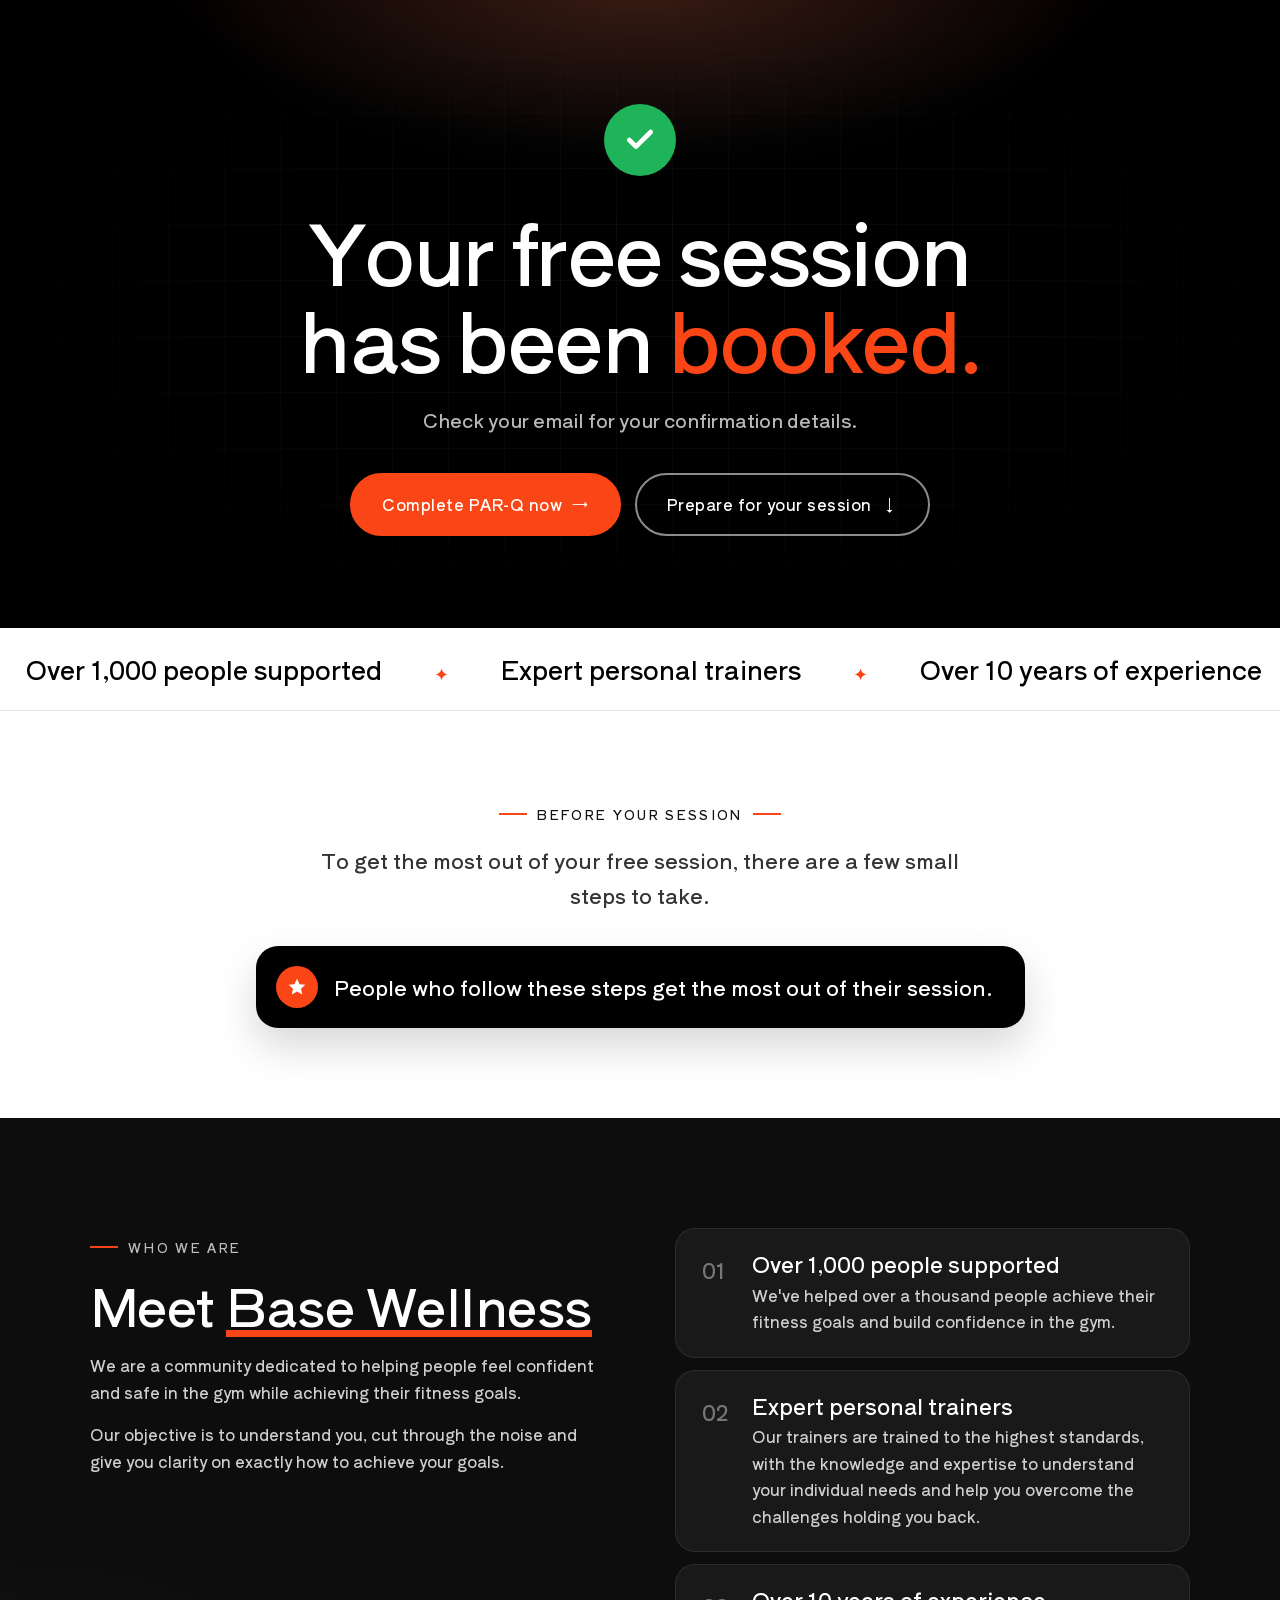
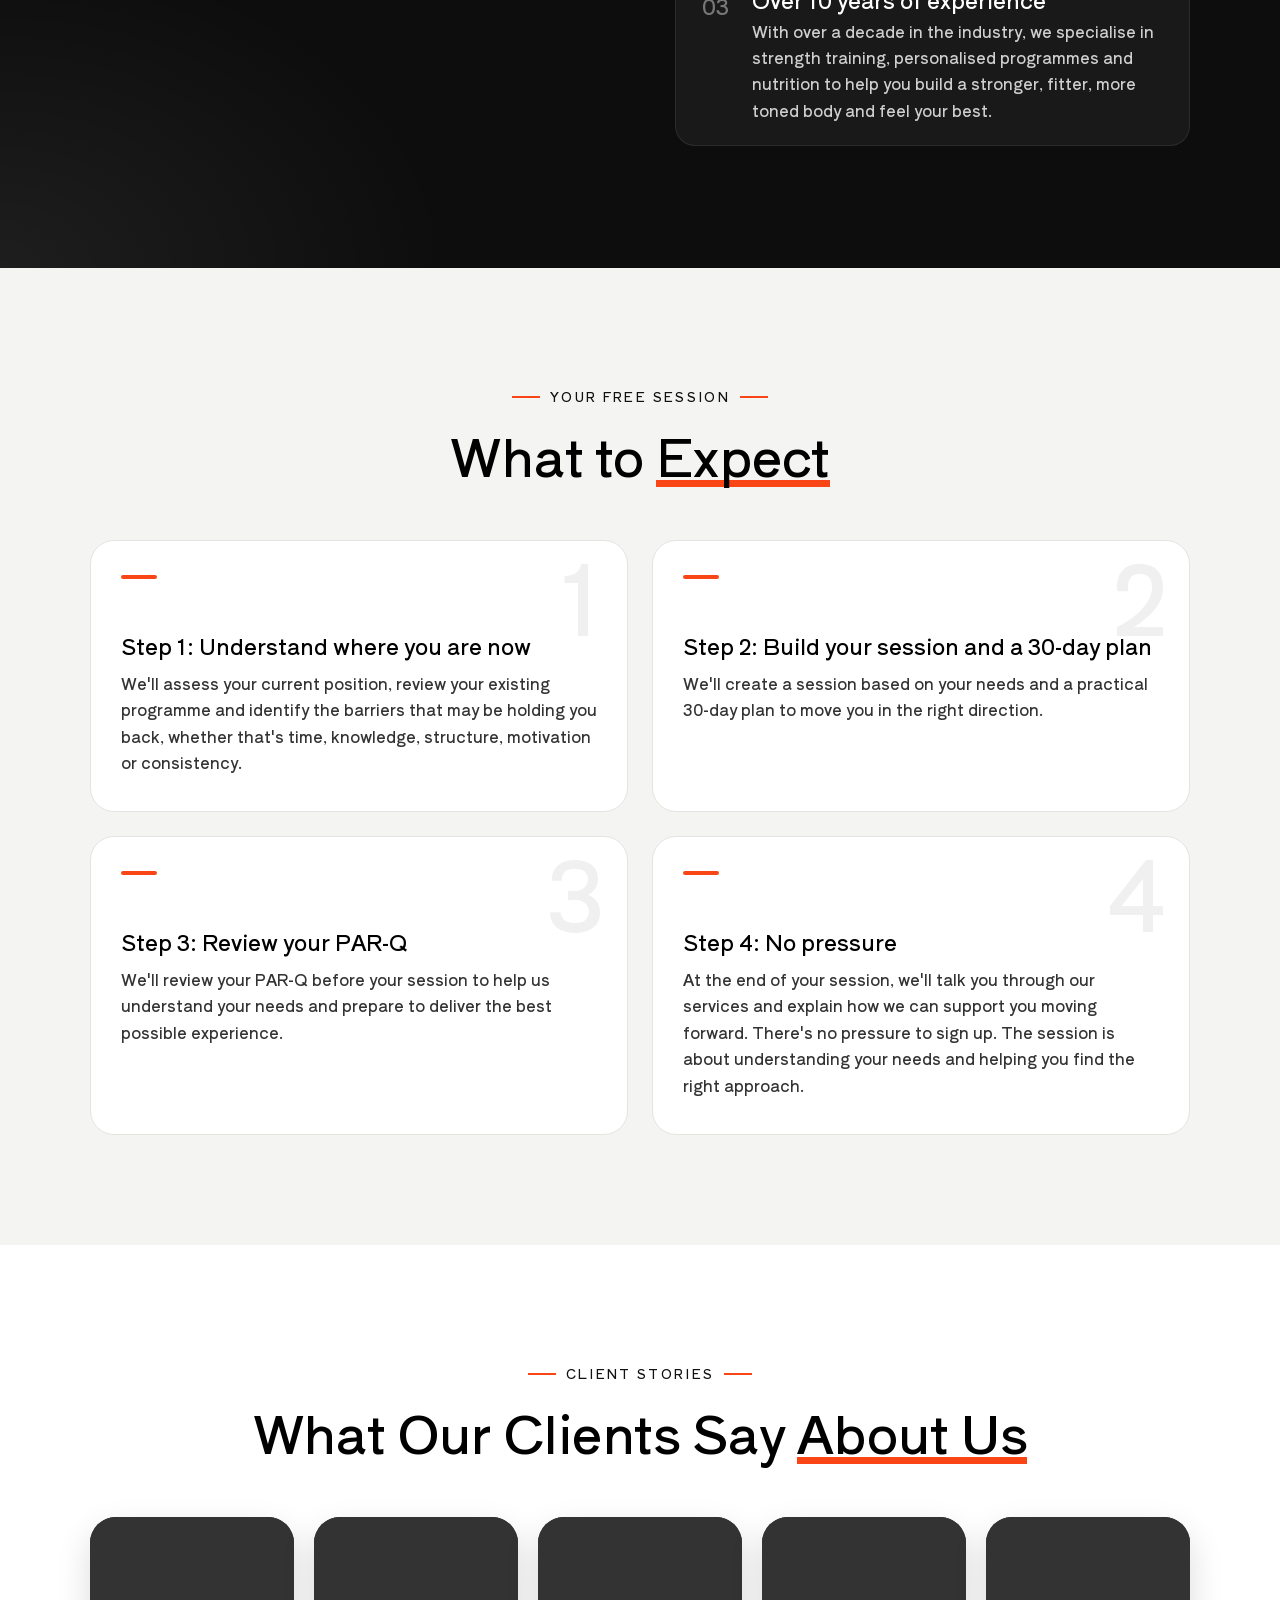
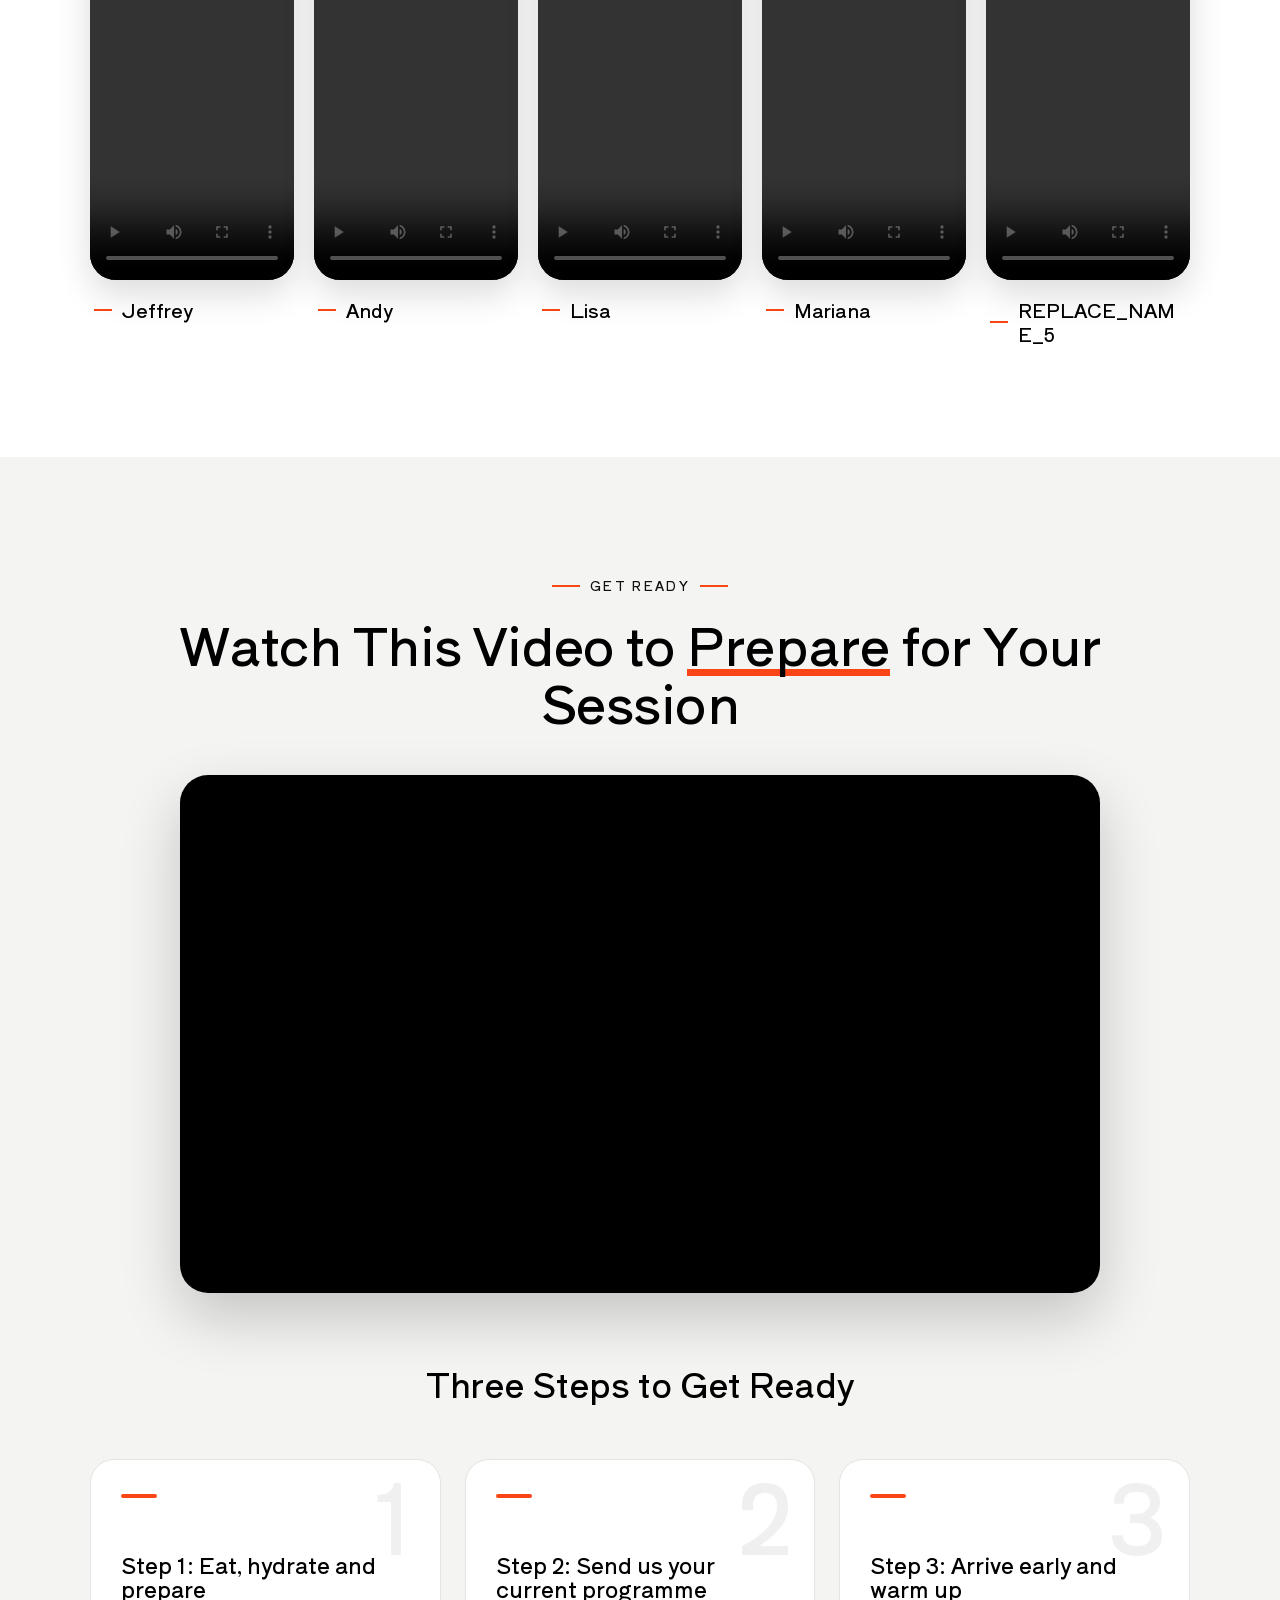
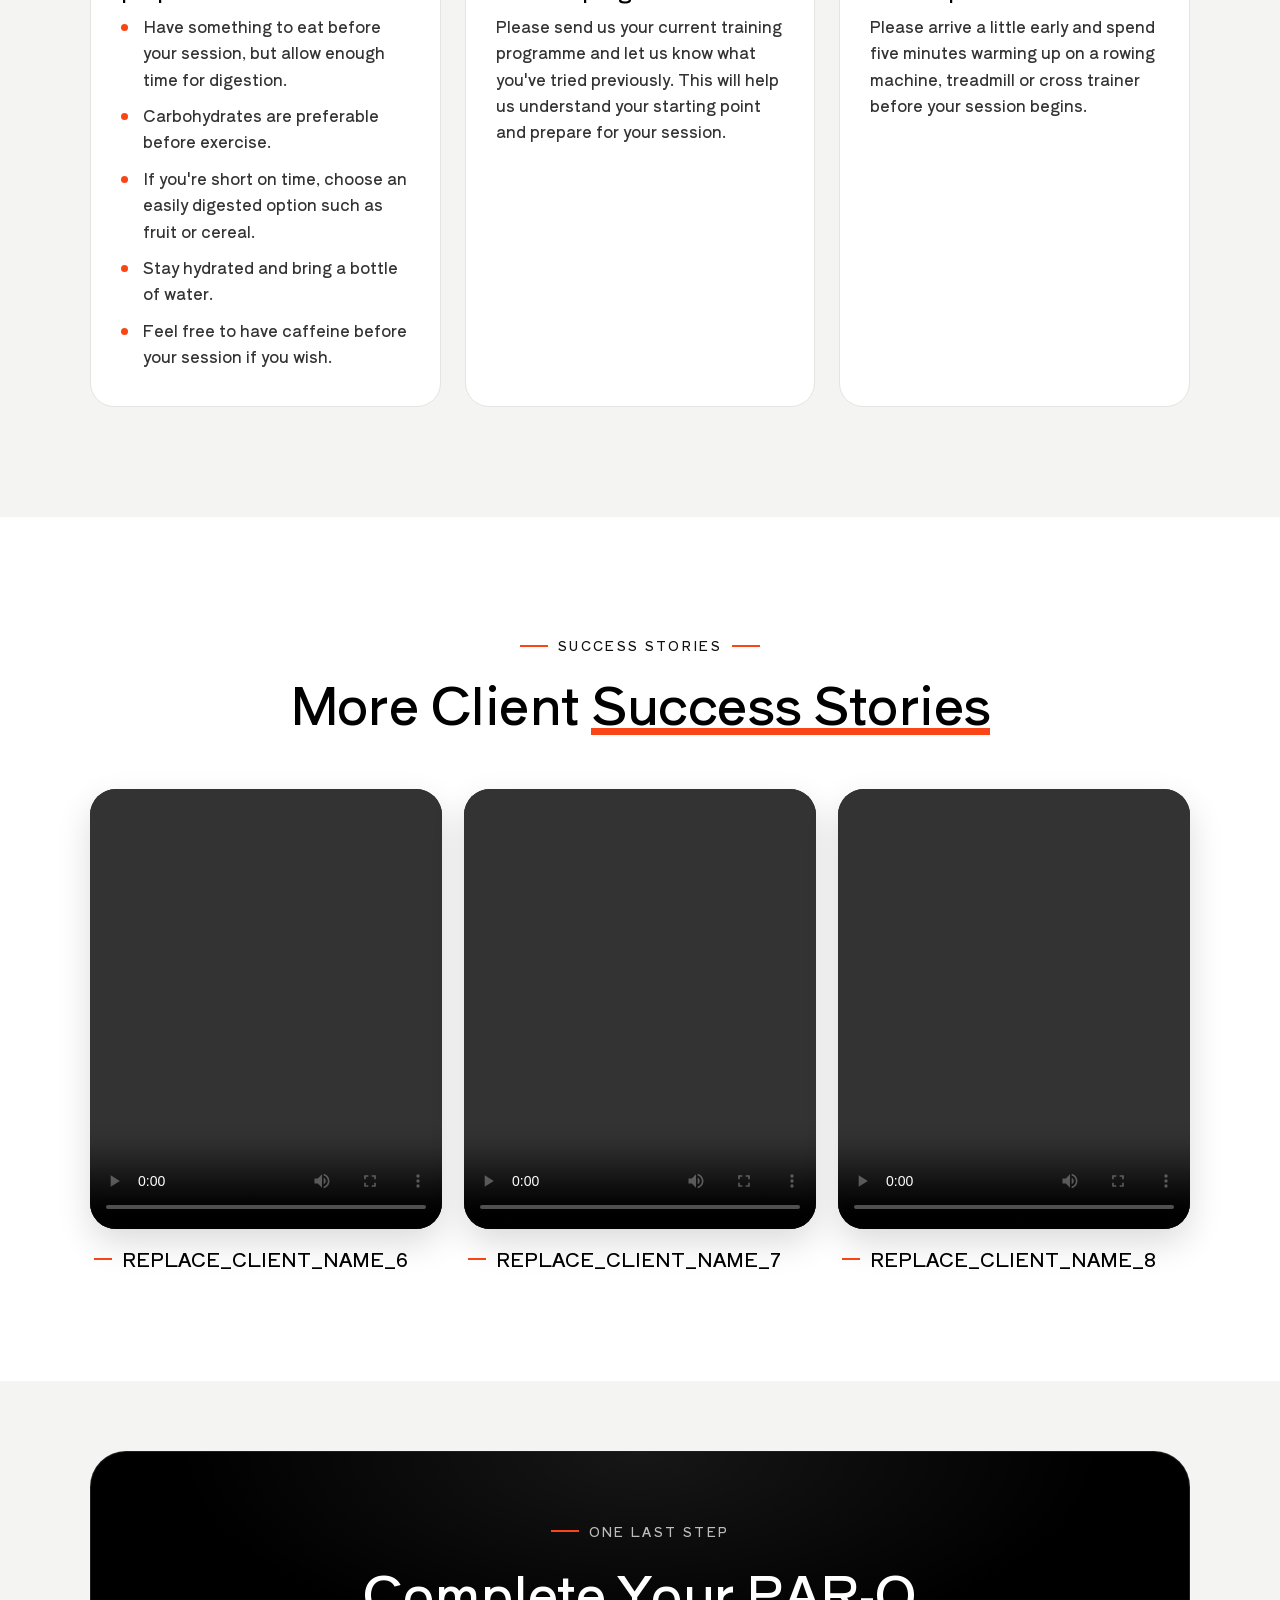
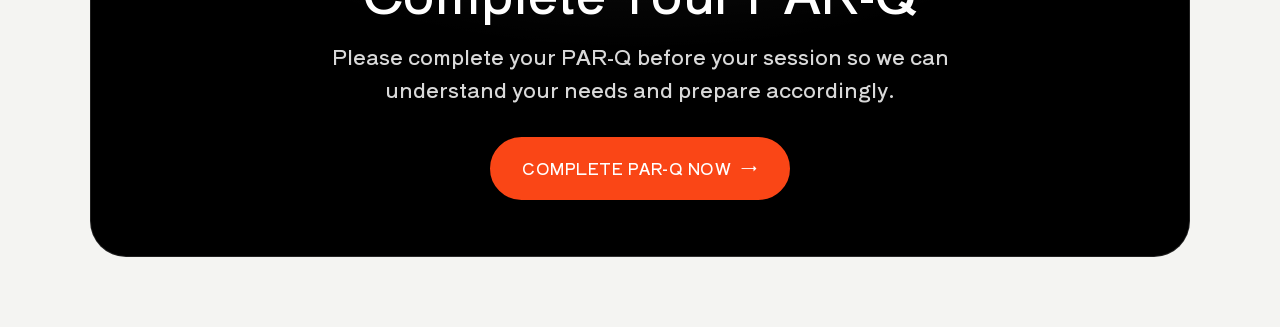
==== index.html @ f8ed603a "Add Base Wellness landing page Co-Authored-By: Claude Sonnet 5.5 <noreply@anthropic.com>" ====
<!doctype html>
<html lang="en">
<head>
<meta charset="utf-8">
<meta name="viewport" content="width=device-width, initial-scale=1">
<meta name="robots" content="noindex, nofollow">
<title>Your free session has been booked | Base Wellness</title>
</head>
<body style="margin:0">
<style>
@import url('https://fonts.googleapis.com/css2?family=Shippori+Antique&display=swap');
/* OPTIONAL (Elementor): only if the page isn't edge-to-edge after following the setup steps, remove the comment markers around the next rule.
.bwlp{width:100vw;max-width:100vw;margin-left:calc(50% - 50vw)}
*/
.bwlp{--bw-black:#000000;--bw-ink:#0d0d0d;--bw-white:#ffffff;--bw-grey:#f4f4f2;--bw-line:#e4e4e0;--bw-text:#333333;--bw-orange:#FA4616;--bw-orange-dark:#d93a0e;--bw-green:#1fb45a;--bw-radius:24px;font-family:"Shippori Antique",sans-serif;color:var(--bw-text);line-height:1.65;overflow:hidden;-webkit-font-smoothing:antialiased}
.bwlp *{box-sizing:border-box}
.bwlp h1,.bwlp h2,.bwlp h3,.bwlp p,.bwlp li,.bwlp a,.bwlp span,.bwlp strong,.bwlp em,.bwlp section h1,.bwlp section h2,.bwlp section h3,.bwlp section p{font-family:"Shippori Antique",sans-serif!important}
.bwlp section{padding:110px 20px;position:relative}
.bwlp .bw-wrap{max-width:1100px;margin:0 auto;position:relative}
.bwlp section h1,.bwlp section h2,.bwlp section h3{color:var(--bw-black);line-height:1.12;margin:0 0 18px;padding:0;font-weight:400!important;font-style:normal;text-transform:none;letter-spacing:-.01em;text-shadow:none}
.bwlp section h1{font-size:clamp(40px,6.5vw,78px)}
.bwlp section h2{font-size:clamp(30px,4.4vw,52px)}
.bwlp section h3{font-size:22px;letter-spacing:0}
.bwlp section p{margin:0 0 16px;font-weight:400;font-style:normal;text-transform:none}
.bwlp em{font-style:normal;color:inherit;background:linear-gradient(transparent 84%,var(--bw-orange) 84%,var(--bw-orange) 93%,transparent 93%)}
.bwlp .bw-eyebrow{display:inline-flex;align-items:center;gap:10px;font-size:13px;letter-spacing:.18em;text-transform:uppercase;margin-bottom:18px;color:#111}
.bwlp .bw-about .bw-eyebrow,.bwlp .bw-parq-box .bw-eyebrow{color:#bdbdbd}
.bwlp .bw-eyebrow:before{content:"";width:28px;height:2px;background:var(--bw-orange)}
.bwlp .bw-center .bw-eyebrow:after{content:"";width:28px;height:2px;background:var(--bw-orange)}
.bwlp .bw-lead{font-size:clamp(17px,2vw,21px);max-width:660px}
.bwlp .bw-center{text-align:center}
.bwlp .bw-center .bw-lead{margin-left:auto;margin-right:auto}

/* Buttons */
.bwlp .bw-btn{display:inline-flex;align-items:center;gap:10px;padding:16px 30px;border-radius:999px;background:var(--bw-orange);color:var(--bw-white)!important;font-size:16px;letter-spacing:.5px;text-decoration:none!important;border:2px solid var(--bw-orange);transition:transform .25s,background .25s,border-color .25s,box-shadow .25s;cursor:pointer}
.bwlp .bw-btn:after{content:"\2192";transition:transform .25s}
.bwlp .bw-btn:hover{transform:translateY(-3px);background:var(--bw-orange-dark);border-color:var(--bw-orange-dark);box-shadow:0 12px 28px rgba(250,70,22,.35)}
.bwlp .bw-btn:hover:after{transform:translateX(4px)}
.bwlp .bw-btn:focus-visible,.bwlp a:focus-visible{outline:3px solid var(--bw-orange);outline-offset:3px}
.bwlp .bw-btn-outline{background:transparent;color:var(--bw-black)!important;border-color:var(--bw-black);margin-left:10px}
.bwlp .bw-btn-outline:hover{background:var(--bw-black);border-color:var(--bw-black);box-shadow:none}
.bwlp .bw-btn-light{background:var(--bw-orange);border-color:var(--bw-orange);color:var(--bw-white)!important}

/* Animation */
@keyframes bw-up{from{opacity:0;transform:translateY(28px)}to{opacity:1;transform:none}}
@keyframes bw-pulse{0%{box-shadow:0 0 0 0 rgba(31,180,90,.55)}100%{box-shadow:0 0 0 26px rgba(31,180,90,0)}}
@keyframes bw-scroll{from{transform:translateX(0)}to{transform:translateX(-50%)}}
.bwlp .bw-hero .bw-wrap>*{animation:bw-up .8s cubic-bezier(.2,.7,.2,1) both}
.bwlp .bw-hero .bw-wrap>*:nth-child(2){animation-delay:.1s}
.bwlp .bw-hero .bw-wrap>*:nth-child(3){animation-delay:.2s}
.bwlp .bw-hero .bw-wrap>*:nth-child(4){animation-delay:.3s}

/* 1. Hero / confirmation */
.bwlp .bw-hero{background:var(--bw-black);color:#d9d9d9;padding:104px 20px 92px;background-image:radial-gradient(ellipse 55% 45% at 50% -8%,rgba(250,70,22,.2),transparent 70%),radial-gradient(ellipse 50% 40% at 50% 0%,rgba(255,255,255,.07),transparent 70%)}
.bwlp .bw-hero .bw-wrap{z-index:1}
.bwlp .bw-hero:after{content:"";position:absolute;left:0;right:0;bottom:0;height:90px;background:linear-gradient(transparent,#000);pointer-events:none}
.bwlp .bw-hero:before{content:"";position:absolute;inset:0;background-image:linear-gradient(rgba(255,255,255,.04) 1px,transparent 1px),linear-gradient(90deg,rgba(255,255,255,.04) 1px,transparent 1px);background-size:56px 56px;-webkit-mask-image:radial-gradient(ellipse at center,#000 20%,transparent 75%);mask-image:radial-gradient(ellipse at center,#000 20%,transparent 75%)}
.bwlp .bw-hero .bw-check{width:72px;height:72px;border-radius:50%;background:var(--bw-green);display:flex;align-items:center;justify-content:center;margin:0 auto 30px;animation:bw-up .8s cubic-bezier(.2,.7,.2,1) both,bw-pulse 2.4s ease-out 1s infinite}
.bwlp .bw-check svg{width:32px;height:32px}
.bwlp .bw-hero h1{color:var(--bw-white);font-size:clamp(40px,6.6vw,84px);line-height:1.04;letter-spacing:-.03em;margin:0 auto 24px;max-width:900px}
.bwlp .bw-hero h1 em{background:none;color:var(--bw-orange)}
.bwlp .bw-hero .bw-lead{color:#b9b9b9;max-width:580px;font-size:clamp(16px,1.8vw,19px);line-height:1.6;margin-bottom:0}
.bwlp .bw-hero .bw-actions{margin-top:38px}
.bwlp .bw-hero .bw-btn-outline{color:var(--bw-white)!important;border-color:rgba(255,255,255,.55)}
.bwlp .bw-hero .bw-btn-outline:hover{background:var(--bw-white);border-color:var(--bw-white);color:var(--bw-black)!important}
.bwlp .bw-hero .bw-btn-outline:after{content:"\2193"}
.bwlp .bw-hero .bw-btn-outline:hover:after{transform:translateY(3px)}

/* Ticker */
.bwlp .bw-marquee{background:var(--bw-white);color:var(--bw-black);overflow:hidden;white-space:nowrap;padding:20px 0;border-bottom:1px solid var(--bw-line)}
.bwlp .bw-marquee div{display:inline-block;animation:bw-scroll 36s linear infinite}
.bwlp .bw-marquee span{font-size:clamp(18px,2.4vw,26px);padding:0 26px}
.bwlp .bw-marquee span:after{content:"\2726";margin-left:52px;color:var(--bw-orange);font-size:.7em;vertical-align:middle}

/* 2. Preparation intro */
.bwlp .bw-intro{padding:84px 20px 90px}
.bwlp .bw-callout{display:inline-flex;align-items:center;gap:16px;margin-top:34px;padding:20px 32px 20px 20px;background:var(--bw-black);color:#fff;border-radius:22px;font-size:clamp(17px,2vw,21px);line-height:1.4;text-align:left;box-shadow:0 18px 40px rgba(0,0,0,.16)}
.bwlp .bw-callout svg{flex:0 0 42px;width:42px;height:42px;padding:11px;border-radius:50%;background:var(--bw-orange)}

/* Grids and cards */
.bwlp .bw-grey{background:var(--bw-grey)}
.bwlp .bw-grid{display:grid;gap:24px;margin-top:56px}
.bwlp .bw-grid>*{min-width:0}
.bwlp .bw-grid-2{grid-template-columns:repeat(2,minmax(0,1fr))}
.bwlp .bw-grid-3{grid-template-columns:repeat(3,minmax(0,1fr))}
.bwlp .bw-grid-5{grid-template-columns:repeat(5,minmax(0,1fr))}
.bwlp .bw-card{background:var(--bw-white);border-radius:var(--bw-radius);padding:34px 30px 36px;position:relative;overflow:hidden;border:1px solid var(--bw-line);text-align:left;transition:transform .35s,background .35s,border-color .35s,box-shadow .35s}
.bwlp .bw-card:hover{transform:translateY(-6px);background:var(--bw-black);border-color:var(--bw-black);box-shadow:0 24px 48px rgba(0,0,0,.18)}
.bwlp .bw-card .bw-num{position:absolute;top:6px;right:22px;font-size:96px;line-height:1;color:var(--bw-black);opacity:.06;pointer-events:none;transition:opacity .35s,color .35s}
.bwlp .bw-card:hover .bw-num{color:#fff;opacity:.14}
.bwlp .bw-card h3{position:relative;margin-top:58px;margin-bottom:12px;transition:color .35s}
.bwlp .bw-card p{margin:0;font-size:16px;position:relative;transition:color .35s}
.bwlp .bw-card:hover h3{color:#fff}
.bwlp .bw-card:hover p{color:#bdbdbd}
.bwlp .bw-card:before{content:"";display:block;width:36px;height:4px;border-radius:4px;background:var(--bw-orange);position:absolute;top:34px;left:30px}
.bwlp .bw-card ul{list-style:none;margin:0;padding:0;position:relative}
.bwlp .bw-card li{position:relative;padding-left:22px;margin-bottom:10px;font-size:16px;transition:color .35s}
.bwlp .bw-card li:last-child{margin-bottom:0}
.bwlp .bw-card li:before{content:"";position:absolute;left:0;top:11px;width:7px;height:7px;border-radius:50%;background:var(--bw-orange)}
.bwlp .bw-card:hover li{color:#bdbdbd}

/* 3. Meet Base Wellness */
.bwlp .bw-about{background:var(--bw-ink);color:#cfcfcf;background-image:radial-gradient(ellipse 50% 60% at 0% 100%,rgba(255,255,255,.07),transparent 70%)}
.bwlp .bw-about h2,.bwlp .bw-about h3{color:var(--bw-white)}
.bwlp .bw-split{display:grid;grid-template-columns:1fr 1fr;gap:70px;align-items:start}
.bwlp .bw-benefits{counter-reset:bw}
.bwlp .bw-benefit{background:rgba(255,255,255,.05);border:1px solid rgba(255,255,255,.08);border-radius:20px;padding:22px 26px 22px 76px;margin-bottom:12px;position:relative;counter-increment:bw;transition:background .3s,border-color .3s,transform .3s}
.bwlp .bw-benefit:before{content:"0" counter(bw);position:absolute;left:26px;top:22px;font-size:22px;color:#777;transition:color .3s}
.bwlp .bw-benefit:hover{background:rgba(255,255,255,.1);border-color:rgba(255,255,255,.28);transform:translateX(6px)}
.bwlp .bw-benefit:hover:before{color:var(--bw-orange)}
.bwlp .bw-benefit h3{margin-bottom:6px}
.bwlp .bw-benefit p{margin:0;font-size:16px}

/* 6. Prepare video */
.bwlp .bw-embed{position:relative;aspect-ratio:16/9;max-width:920px;margin:44px auto 0;border-radius:28px;overflow:hidden;background:#000;box-shadow:0 24px 60px rgba(0,0,0,.2)}
.bwlp .bw-embed iframe{position:absolute;inset:0;width:100%;height:100%;border:0}
.bwlp section h3.bw-subhead{font-size:clamp(24px,3vw,34px);margin:72px 0 0}

/* 5 + 7. Client videos */
.bwlp .bw-video{position:relative;overflow:hidden;background:#161616;aspect-ratio:9/16;width:100%;min-width:0;border-radius:26px;box-shadow:0 14px 34px rgba(0,0,0,.14);transition:box-shadow .35s}
.bwlp .bw-video video{position:absolute;inset:0;width:100%;height:100%;max-width:100%;object-fit:cover;display:block}
.bwlp .bw-caption{min-width:0;overflow-wrap:anywhere}

.bwlp .bw-testi .bw-grid{align-items:start;gap:22px}
.bwlp .bw-testi .bw-grid-5{gap:20px}
.bwlp .bw-testi .bw-grid>div{text-align:left;transition:transform .35s}
.bwlp .bw-testi .bw-grid-3 .bw-video{aspect-ratio:4/5}
.bwlp .bw-testi .bw-grid>div:hover{transform:translateY(-6px)}
.bwlp .bw-testi .bw-grid>div:hover .bw-video{box-shadow:0 28px 56px rgba(0,0,0,.24)}
.bwlp .bw-caption{padding:18px 4px 0}
.bwlp .bw-caption strong{display:flex;align-items:center;gap:10px;font-size:19px;font-weight:400;color:var(--bw-black);line-height:1.3}
.bwlp .bw-caption strong:before{content:"";flex:0 0 18px;height:2px;background:var(--bw-orange)}

/* 8. PAR-Q */
.bwlp .bw-parq{background:var(--bw-grey);padding-top:70px;padding-bottom:70px}
.bwlp .bw-parq-box{background:var(--bw-black);color:#d9d9d9;border-radius:36px;border:1px solid rgba(255,255,255,.12);padding:60px 30px 56px;text-align:center;position:relative;overflow:hidden;background-image:radial-gradient(ellipse 60% 70% at 50% 0%,rgba(255,255,255,.09),transparent 70%)}
.bwlp .bw-parq-box .bw-eyebrow{margin-bottom:22px}
.bwlp .bw-parq-box h2{color:#fff;max-width:760px;margin:0 auto 20px;line-height:1.08}
.bwlp .bw-parq-box .bw-lead{margin:0 auto 32px;max-width:620px;line-height:1.55}
.bwlp .bw-parq-box .bw-btn-light:hover{background:#fff;border-color:#fff;color:var(--bw-black)!important;box-shadow:0 12px 28px rgba(255,255,255,.15)}

@media (min-width:901px) and (max-width:1100px){
  .bwlp .bw-testi .bw-grid-5{grid-template-columns:repeat(6,minmax(0,1fr))}
  .bwlp .bw-testi .bw-grid-5>div{grid-column:span 2}
  .bwlp .bw-testi .bw-grid-5>div:nth-child(4){grid-column:2/4}
  .bwlp .bw-testi .bw-grid-5>div:nth-child(5){grid-column:4/6}
}
@media (max-width:900px){
  .bwlp .bw-grid-2,.bwlp .bw-grid-3,.bwlp .bw-split{grid-template-columns:1fr}
  .bwlp .bw-split{gap:28px}
  .bwlp section{padding:48px 18px}
  .bwlp .bw-intro{padding:44px 18px 48px}
  .bwlp .bw-hero{padding:56px 18px 48px}
  .bwlp .bw-grid{gap:14px;margin-top:32px}
  .bwlp .bw-card{padding:26px 22px 28px}
  .bwlp .bw-card:before{top:26px;left:22px}
  .bwlp .bw-card h3{margin-top:40px}
  .bwlp .bw-benefit{padding:16px 20px 16px 62px;margin-bottom:10px}
  .bwlp .bw-benefit:before{left:20px;top:16px}
  .bwlp .bw-marquee{padding:14px 0}
  .bwlp .bw-callout{margin-top:24px;padding:16px 20px 16px 16px;gap:14px;border-radius:18px}
  .bwlp .bw-embed{margin-top:28px;border-radius:18px}
  .bwlp section h3.bw-subhead{margin-top:44px}
  .bwlp .bw-testi .bw-grid{display:flex;gap:14px;overflow-x:auto;scroll-snap-type:x mandatory;-webkit-overflow-scrolling:touch;margin:28px -18px 0;padding:6px 18px 14px;scrollbar-width:none}
  .bwlp .bw-testi .bw-grid::-webkit-scrollbar{display:none}
  .bwlp .bw-testi .bw-grid>div{flex:0 0 74%;max-width:300px;scroll-snap-align:center;padding:0}
  .bwlp .bw-testi .bw-grid>div:hover{transform:none}
  .bwlp .bw-testi .bw-video,.bwlp .bw-testi .bw-grid-3 .bw-video{aspect-ratio:4/5}
  .bwlp .bw-caption{padding:14px 2px 0}
}
@media (max-width:520px){
  .bwlp .bw-btn{display:flex;justify-content:center}
  .bwlp .bw-btn-outline{margin:12px 0 0}
  .bwlp section h1{margin-bottom:16px}
  .bwlp section h2{margin-bottom:12px}
  .bwlp .bw-eyebrow{margin-bottom:12px}
  .bwlp .bw-hero .bw-check{width:60px;height:60px;margin-bottom:22px}
  .bwlp .bw-check svg{width:26px;height:26px}
  .bwlp .bw-hero h1{margin-bottom:16px}
  .bwlp .bw-hero .bw-actions{margin-top:26px}
  .bwlp .bw-parq{padding-top:36px;padding-bottom:36px}
  .bwlp .bw-parq-box{padding:36px 18px 32px;border-radius:24px}
  .bwlp .bw-parq-box h2{margin-bottom:12px}
  .bwlp .bw-parq-box .bw-lead{margin-bottom:22px}
}
@media (prefers-reduced-motion:reduce){
  .bwlp *,.bwlp *:before,.bwlp *:after{animation:none!important;transition:none!important}
}
</style>

<div class="bwlp">

  <!-- 1. CONFIRMATION -->
  <section class="bw-hero bw-center">
    <div class="bw-wrap">
      <div class="bw-check">
        <svg viewBox="0 0 24 24" fill="none" stroke="#fff" stroke-width="3.5" stroke-linecap="round" stroke-linejoin="round"><polyline points="20 6 9 17 4 12"></polyline></svg>
      </div>
      <h1>Your free session<br>has been <em>booked.</em></h1>
      <p class="bw-lead">Check your email for your confirmation details.</p>
      <div class="bw-actions">
        <a href="#bw-parq" class="bw-btn bw-btn-light">Complete PAR-Q now</a>
        <a href="#bw-prepare" class="bw-btn bw-btn-outline">Prepare for your session</a>
      </div>
    </div>
  </section>

  <!-- Ticker -->
  <div class="bw-marquee" aria-hidden="true">
    <div>
      <span>Over 1,000 people supported</span><span>Expert personal trainers</span><span>Over 10 years of experience</span><span>Your free session</span>
      <span>Over 1,000 people supported</span><span>Expert personal trainers</span><span>Over 10 years of experience</span><span>Your free session</span>
    </div>
  </div>

  <!-- 2. PREPARATION -->
  <section class="bw-intro bw-center">
    <div class="bw-wrap">
      <span class="bw-eyebrow">Before your session</span>
      <p class="bw-lead" style="margin-bottom:0">To get the most out of your free session, there are a few small steps to take.</p>
      <div class="bw-callout">
        <svg viewBox="0 0 24 24" fill="#fff" aria-hidden="true"><polygon points="12 2 15.1 8.6 22 9.3 16.8 14 18.2 21 12 17.4 5.8 21 7.2 14 2 9.3 8.9 8.6"></polygon></svg>
        <span>People who follow these steps get the most out of their session.</span>
      </div>
    </div>
  </section>

  <!-- 3. MEET THE ORGANISATION -->
  <section class="bw-about">
    <div class="bw-wrap bw-split">
      <div>
        <span class="bw-eyebrow">Who we are</span>
        <h2>Meet <em>Base Wellness</em></h2>
        <p>We are a community dedicated to helping people feel confident and safe in the gym while achieving their fitness goals.</p>
        <p>Our objective is to understand you, cut through the noise and give you clarity on exactly how to achieve your goals.</p>
      </div>
      <div class="bw-benefits">
        <div class="bw-benefit">
          <h3>Over 1,000 people supported</h3>
          <p>We've helped over a thousand people achieve their fitness goals and build confidence in the gym.</p>
        </div>
        <div class="bw-benefit">
          <h3>Expert personal trainers</h3>
          <p>Our trainers are trained to the highest standards, with the knowledge and expertise to understand your individual needs and help you overcome the challenges holding you back.</p>
        </div>
        <div class="bw-benefit">
          <h3>Over 10 years of experience</h3>
          <p>With over a decade in the industry, we specialise in strength training, personalised programmes and nutrition to help you build a stronger, fitter, more toned body and feel your best.</p>
        </div>
      </div>
    </div>
  </section>

  <!-- 4. WHAT TO EXPECT -->
  <section class="bw-grey" id="bw-expect">
    <div class="bw-wrap bw-center">
      <span class="bw-eyebrow">Your free session</span>
      <h2>What to <em>Expect</em></h2>
      <div class="bw-grid bw-grid-2">
        <div class="bw-card">
          <div class="bw-num">1</div>
          <h3>Step 1: Understand where you are now</h3>
          <p>We'll assess your current position, review your existing programme and identify the barriers that may be holding you back, whether that's time, knowledge, structure, motivation or consistency.</p>
        </div>
        <div class="bw-card">
          <div class="bw-num">2</div>
          <h3>Step 2: Build your session and a 30-day plan</h3>
          <p>We'll create a session based on your needs and a practical 30-day plan to move you in the right direction.</p>
        </div>
        <div class="bw-card">
          <div class="bw-num">3</div>
          <h3>Step 3: Review your PAR-Q</h3>
          <p>We'll review your PAR-Q before your session to help us understand your needs and prepare to deliver the best possible experience.</p>
        </div>
        <div class="bw-card">
          <div class="bw-num">4</div>
          <h3>Step 4: No pressure</h3>
          <p>At the end of your session, we'll talk you through our services and explain how we can support you moving forward. There's no pressure to sign up. The session is about understanding your needs and helping you find the right approach.</p>
        </div>
      </div>
    </div>
  </section>

  <!-- 5. CLIENT REVIEWS -->
  <section class="bw-testi">
    <div class="bw-wrap bw-center">
      <span class="bw-eyebrow">Client stories</span>
      <h2>What Our Clients Say <em>About Us</em></h2>
      <div class="bw-grid bw-grid-5">
        <div>
          <div class="bw-video"><video controls preload="metadata" playsinline><source src="REPLACE_VIDEO_1_URL.mp4" type="video/mp4"></video></div>
          <div class="bw-caption"><strong>Jeffrey</strong></div>
        </div>
        <div>
          <div class="bw-video"><video controls preload="metadata" playsinline><source src="REPLACE_VIDEO_2_URL.mp4" type="video/mp4"></video></div>
          <div class="bw-caption"><strong>Andy</strong></div>
        </div>
        <div>
          <div class="bw-video"><video controls preload="metadata" playsinline><source src="REPLACE_VIDEO_3_URL.mp4" type="video/mp4"></video></div>
          <div class="bw-caption"><strong>Lisa</strong></div>
        </div>
        <div>
          <div class="bw-video"><video controls preload="metadata" playsinline><source src="REPLACE_VIDEO_4_URL.mp4" type="video/mp4"></video></div>
          <div class="bw-caption"><strong>Mariana</strong></div>
        </div>
        <div>
          <div class="bw-video"><video controls preload="metadata" playsinline><source src="REPLACE_VIDEO_5_URL.mp4" type="video/mp4"></video></div>
          <div class="bw-caption"><strong>REPLACE_NAME_5</strong></div>
        </div>
      </div>
    </div>
  </section>

  <!-- 6. PREPARE FOR YOUR SESSION -->
  <section class="bw-grey" id="bw-prepare">
    <div class="bw-wrap bw-center">
      <span class="bw-eyebrow">Get ready</span>
      <h2>Watch This Video to <em>Prepare</em> for Your Session</h2>
      <div class="bw-embed">
        <iframe src="REPLACE_PREPARE_VIDEO_EMBED_URL" title="Prepare for your session" loading="lazy" allow="accelerometer; autoplay; clipboard-write; encrypted-media; gyroscope; picture-in-picture; fullscreen" allowfullscreen></iframe>
      </div>

      <h3 class="bw-subhead">Three Steps to Get Ready</h3>
      <div class="bw-grid bw-grid-3">
        <div class="bw-card">
          <div class="bw-num">1</div>
          <h3>Step 1: Eat, hydrate and prepare</h3>
          <ul>
            <li>Have something to eat before your session, but allow enough time for digestion.</li>
            <li>Carbohydrates are preferable before exercise.</li>
            <li>If you're short on time, choose an easily digested option such as fruit or cereal.</li>
            <li>Stay hydrated and bring a bottle of water.</li>
            <li>Feel free to have caffeine before your session if you wish.</li>
          </ul>
        </div>
        <div class="bw-card">
          <div class="bw-num">2</div>
          <h3>Step 2: Send us your current programme</h3>
          <p>Please send us your current training programme and let us know what you've tried previously. This will help us understand your starting point and prepare for your session.</p>
        </div>
        <div class="bw-card">
          <div class="bw-num">3</div>
          <h3>Step 3: Arrive early and warm up</h3>
          <p>Please arrive a little early and spend five minutes warming up on a rowing machine, treadmill or cross trainer before your session begins.</p>
        </div>
      </div>
    </div>
  </section>

  <!-- 7. MORE CLIENT SUCCESS STORIES -->
  <section class="bw-testi">
    <div class="bw-wrap bw-center">
      <span class="bw-eyebrow">Success stories</span>
      <h2>More Client <em>Success Stories</em></h2>
      <div class="bw-grid bw-grid-3">
        <div>
          <div class="bw-video"><video controls preload="metadata" playsinline><source src="REPLACE_VIDEO_6_URL.mp4" type="video/mp4"></video></div>
          <div class="bw-caption"><strong>REPLACE_CLIENT_NAME_6</strong></div>
        </div>
        <div>
          <div class="bw-video"><video controls preload="metadata" playsinline><source src="REPLACE_VIDEO_7_URL.mp4" type="video/mp4"></video></div>
          <div class="bw-caption"><strong>REPLACE_CLIENT_NAME_7</strong></div>
        </div>
        <div>
          <div class="bw-video"><video controls preload="metadata" playsinline><source src="REPLACE_VIDEO_8_URL.mp4" type="video/mp4"></video></div>
          <div class="bw-caption"><strong>REPLACE_CLIENT_NAME_8</strong></div>
        </div>
      </div>
    </div>
  </section>

  <!-- 8. COMPLETE YOUR PAR-Q -->
  <section class="bw-parq" id="bw-parq">
    <div class="bw-wrap">
      <div class="bw-parq-box">
        <span class="bw-eyebrow">One last step</span>
        <h2>Complete Your PAR-Q</h2>
        <p class="bw-lead">Please complete your PAR-Q before your session so we can understand your needs and prepare accordingly.</p>
        <a href="REPLACE_PARQ_LINK" target="_blank" rel="noopener" class="bw-btn bw-btn-light">COMPLETE PAR-Q NOW</a>
      </div>
    </div>
  </section>

</div>


</body>
</html>
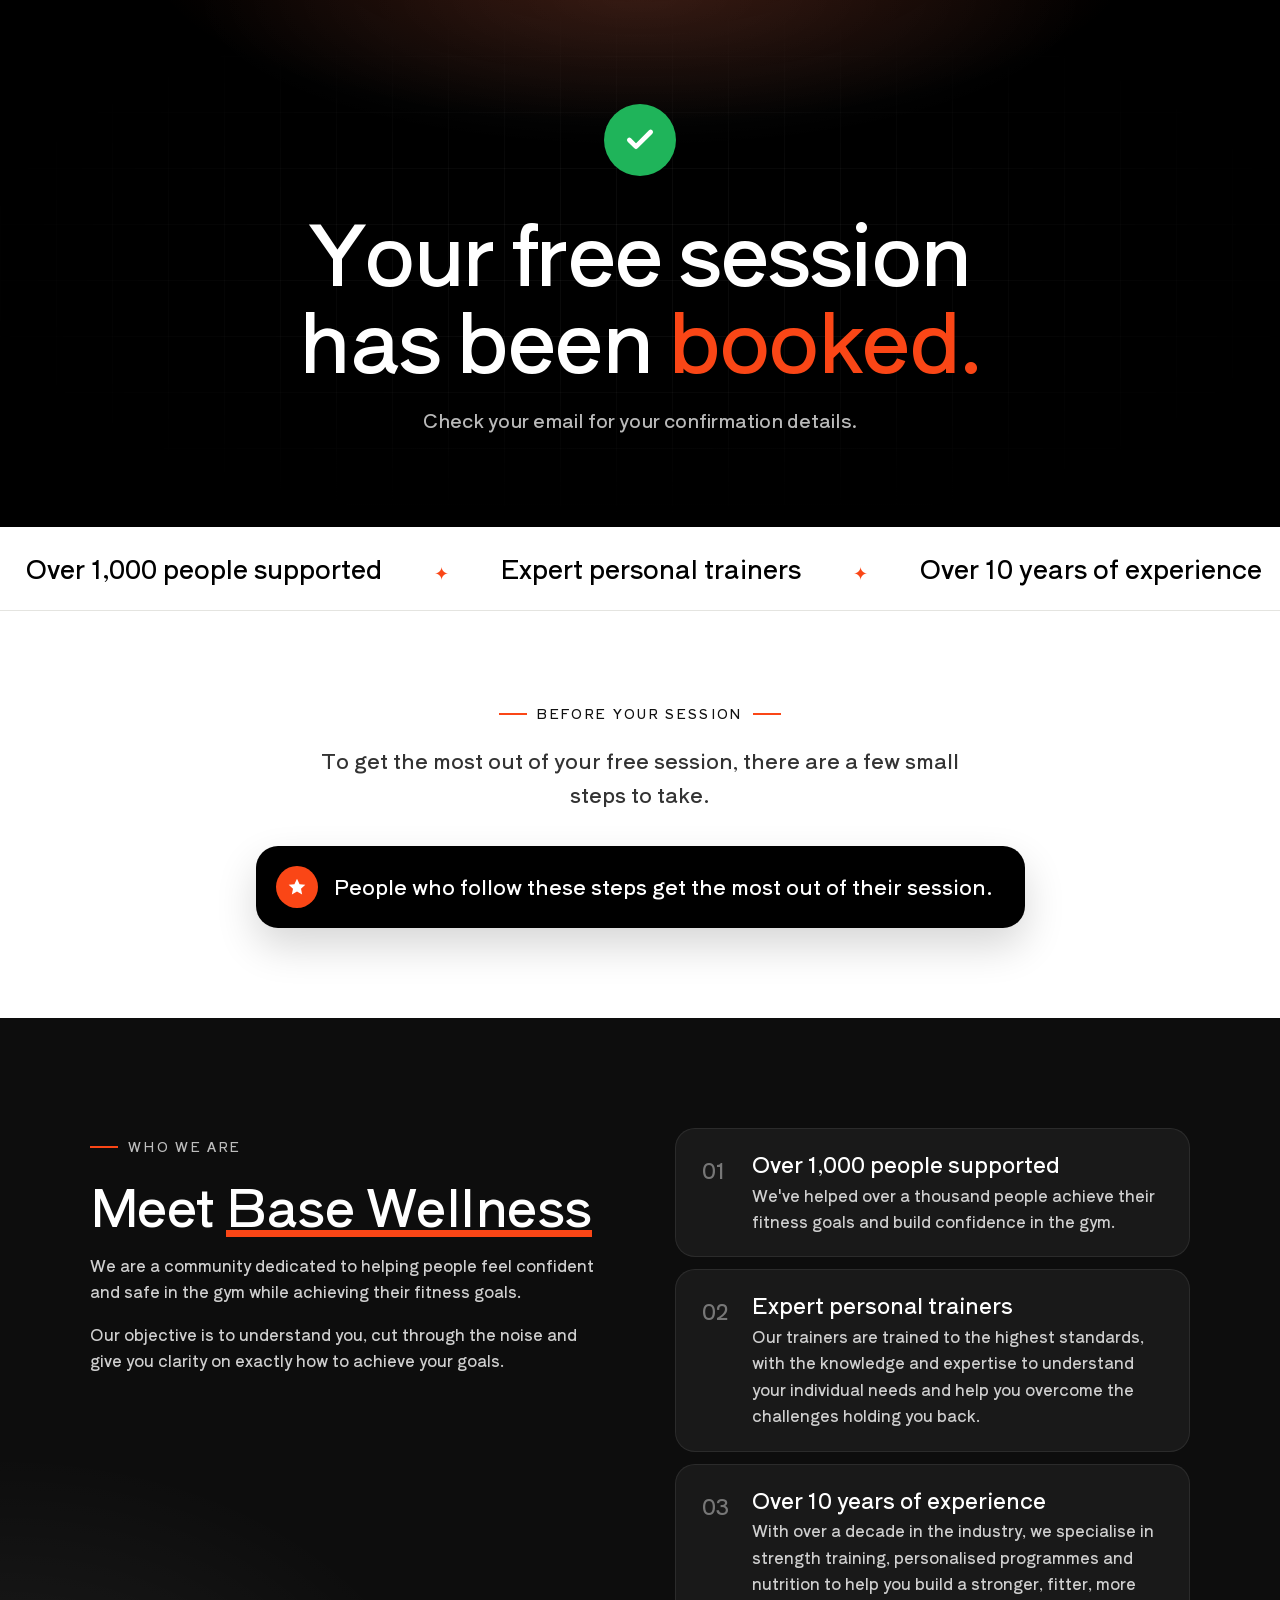
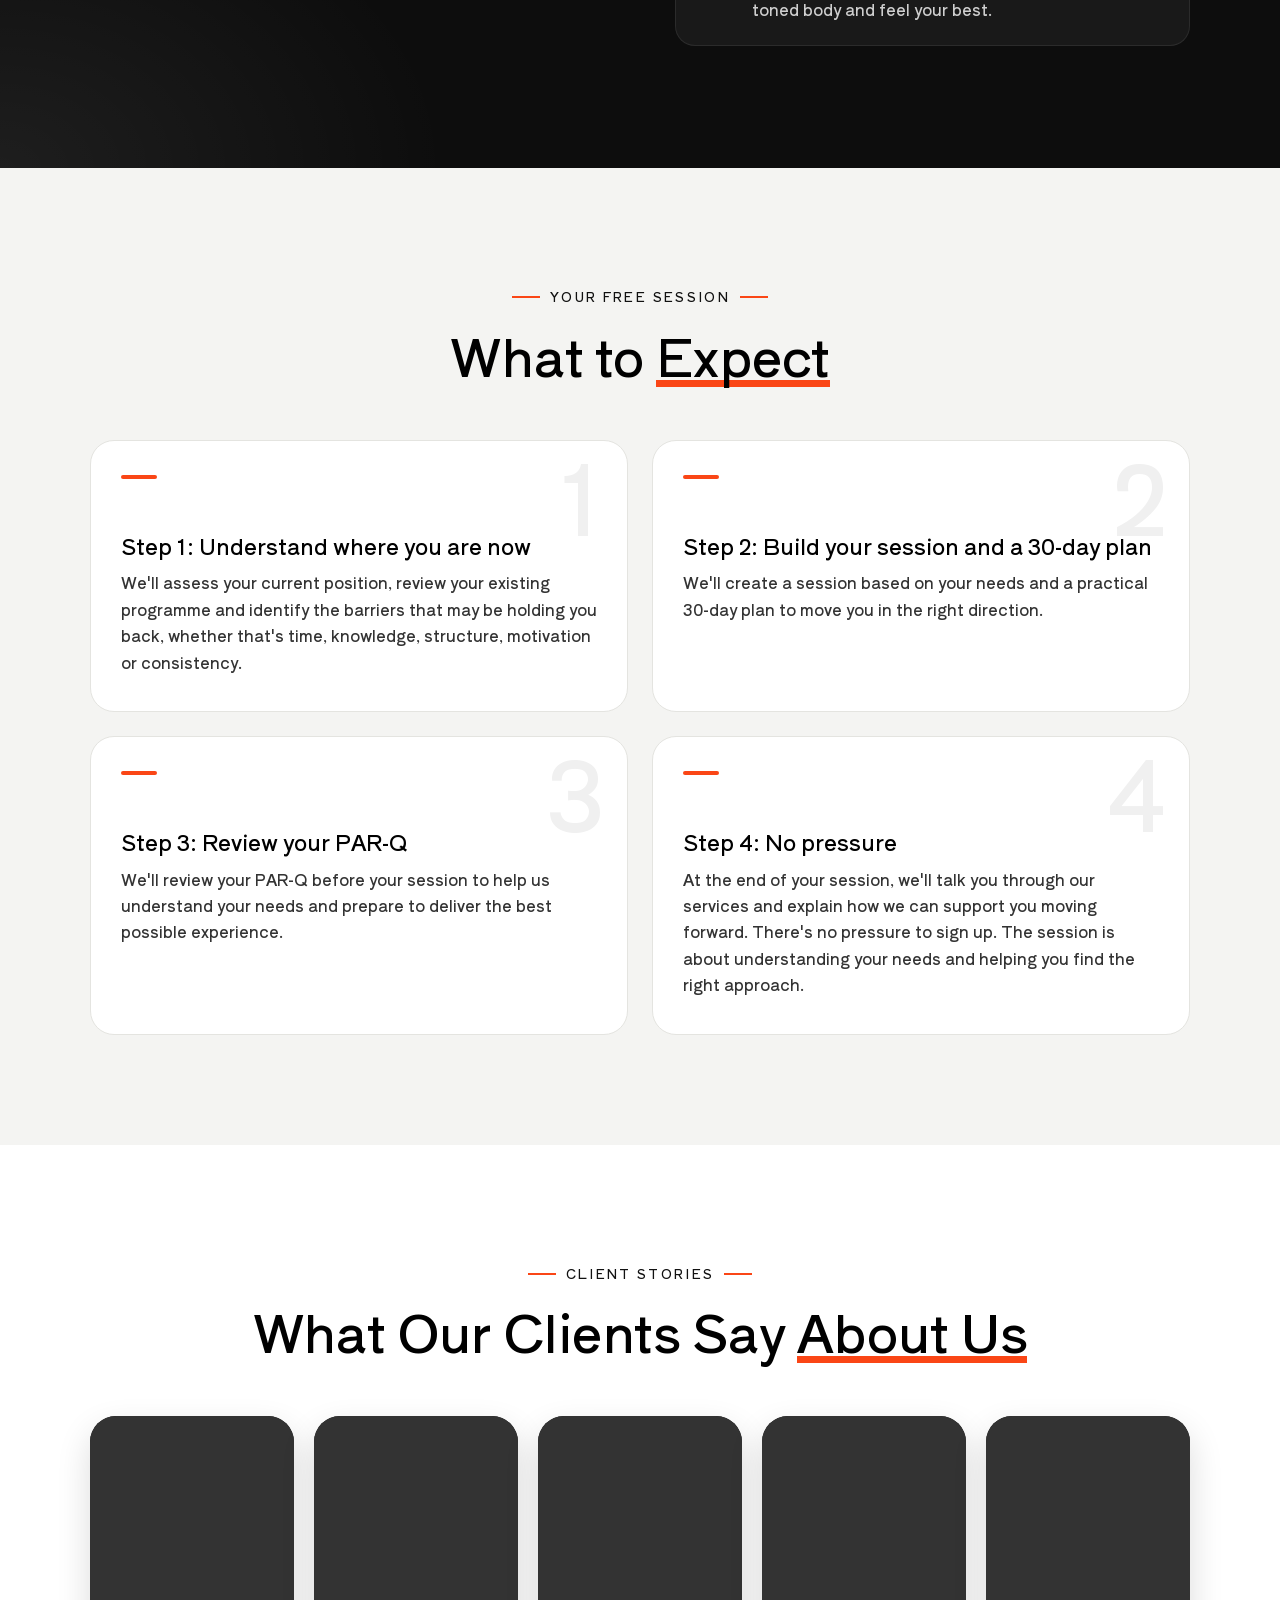
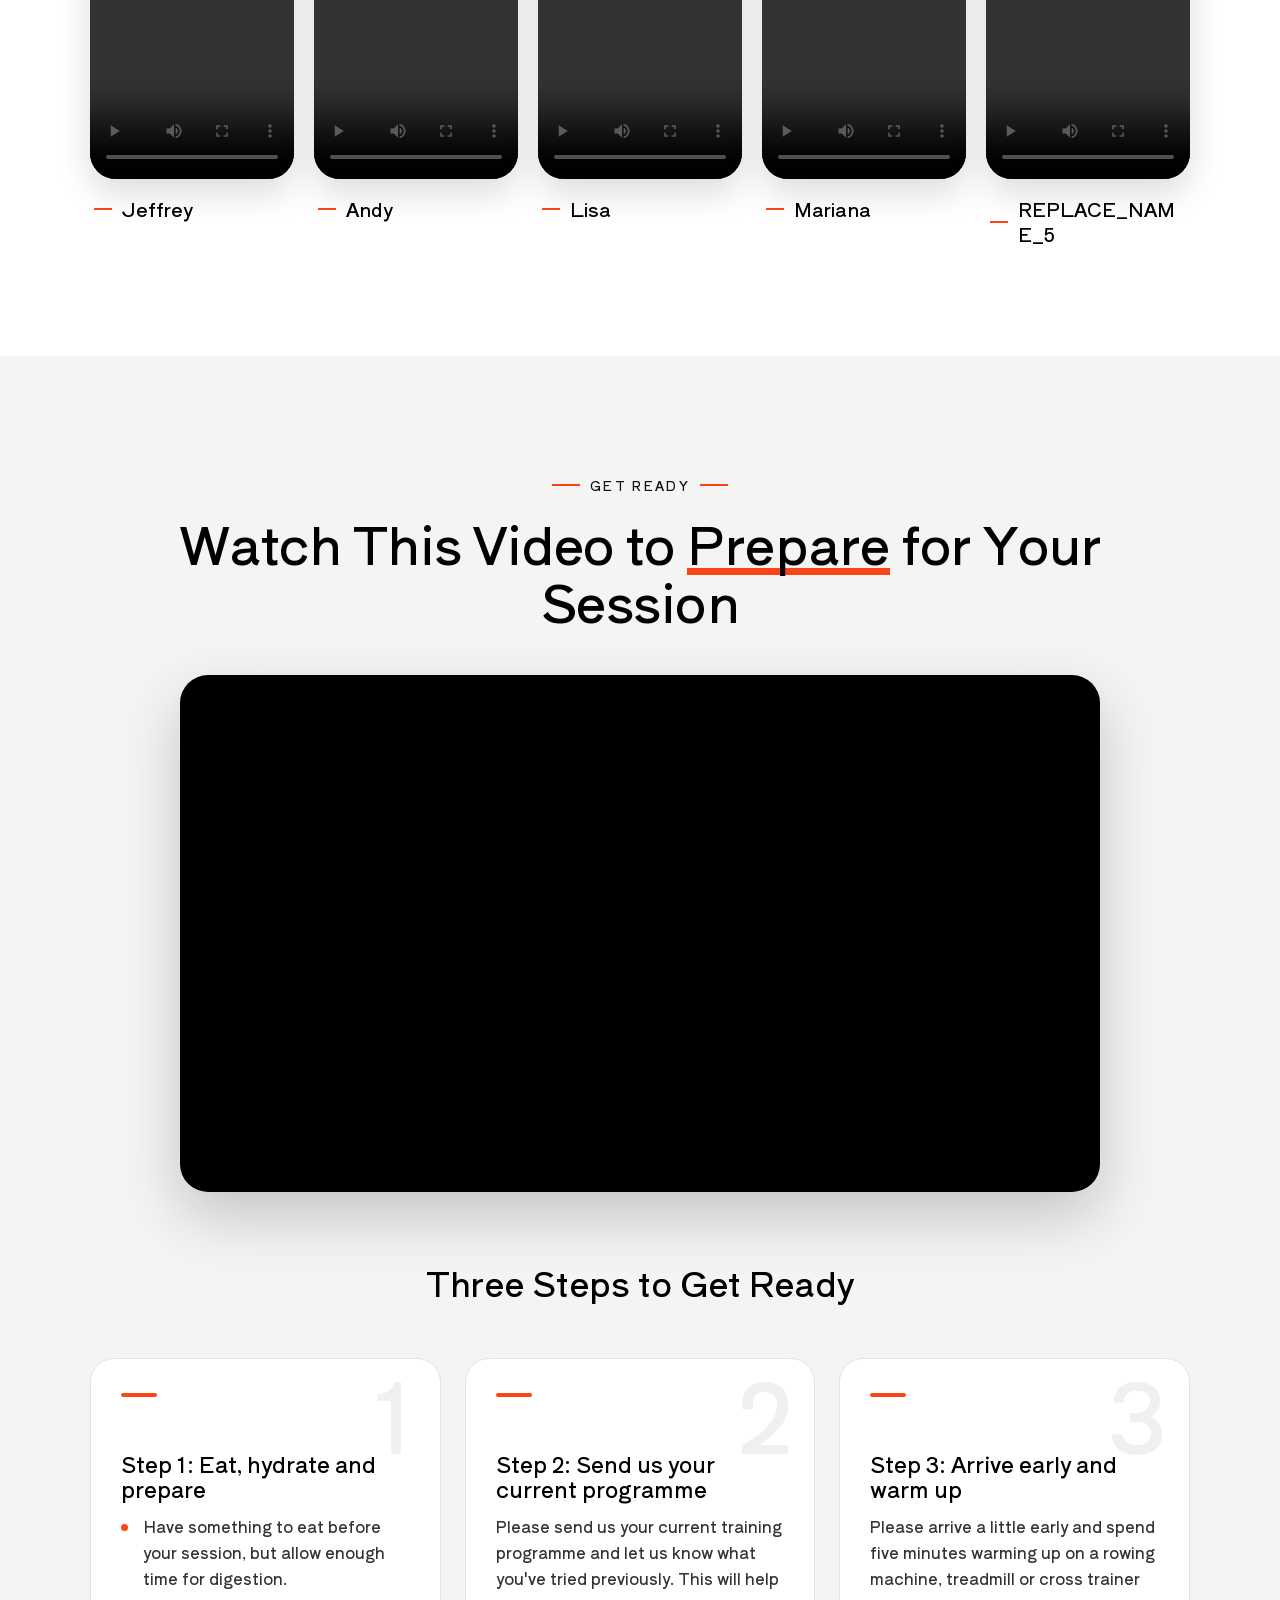
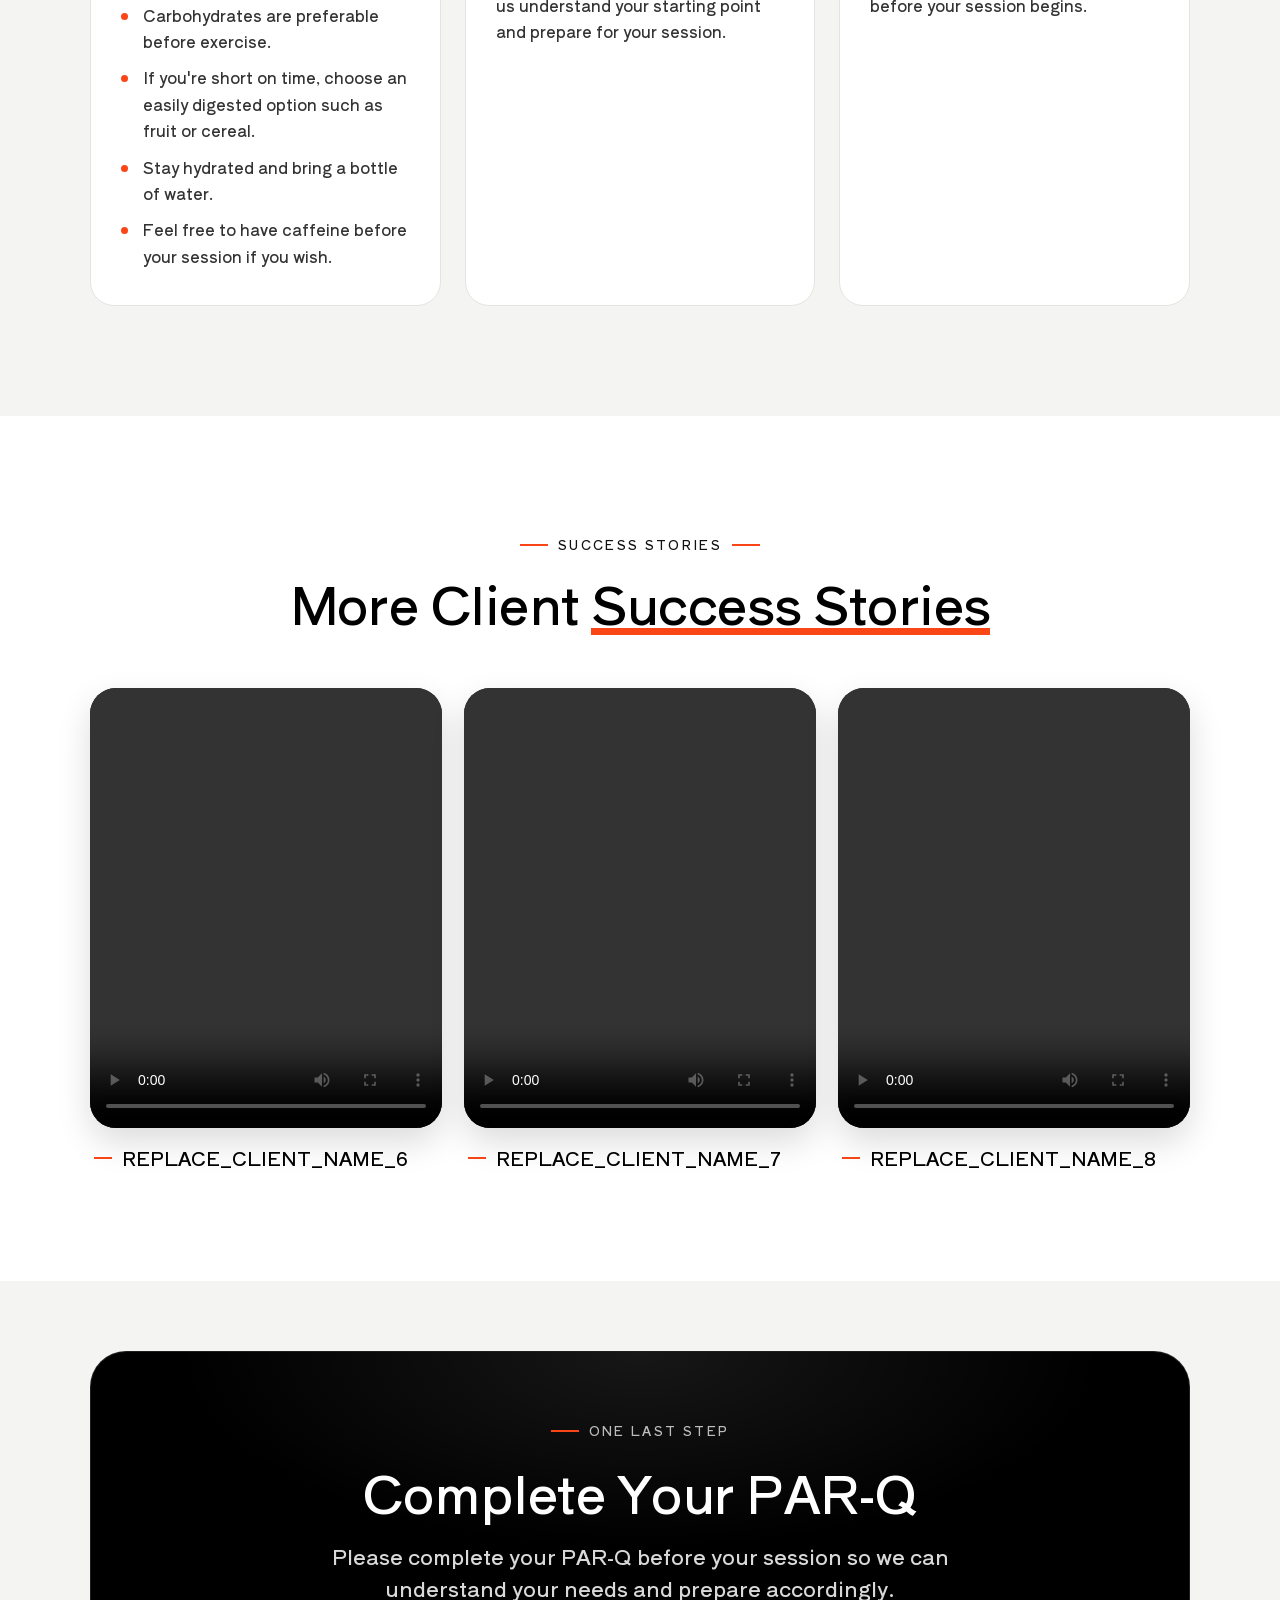
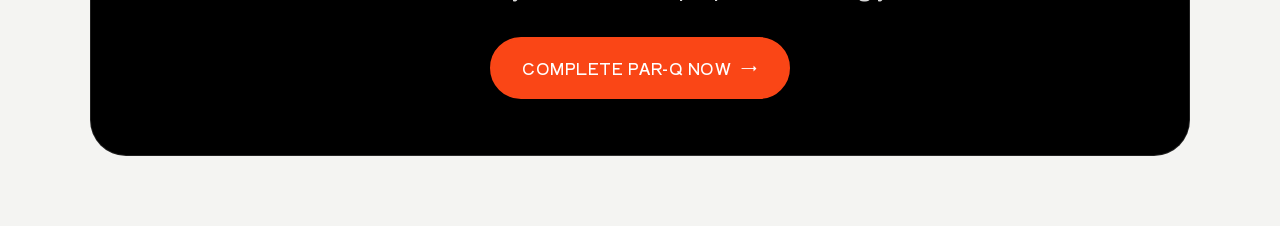
==== commit cf62ddc5: "Remove hero buttons Co-Authored-By: Claude Sonnet 5.5 <noreply@anthropic.com>" ====
--- a/index.html
+++ b/index.html
@@ -198,10 +198,6 @@
       </div>
       <h1>Your free session<br>has been <em>booked.</em></h1>
       <p class="bw-lead">Check your email for your confirmation details.</p>
-      <div class="bw-actions">
-        <a href="#bw-parq" class="bw-btn bw-btn-light">Complete PAR-Q now</a>
-        <a href="#bw-prepare" class="bw-btn bw-btn-outline">Prepare for your session</a>
-      </div>
     </div>
   </section>
 
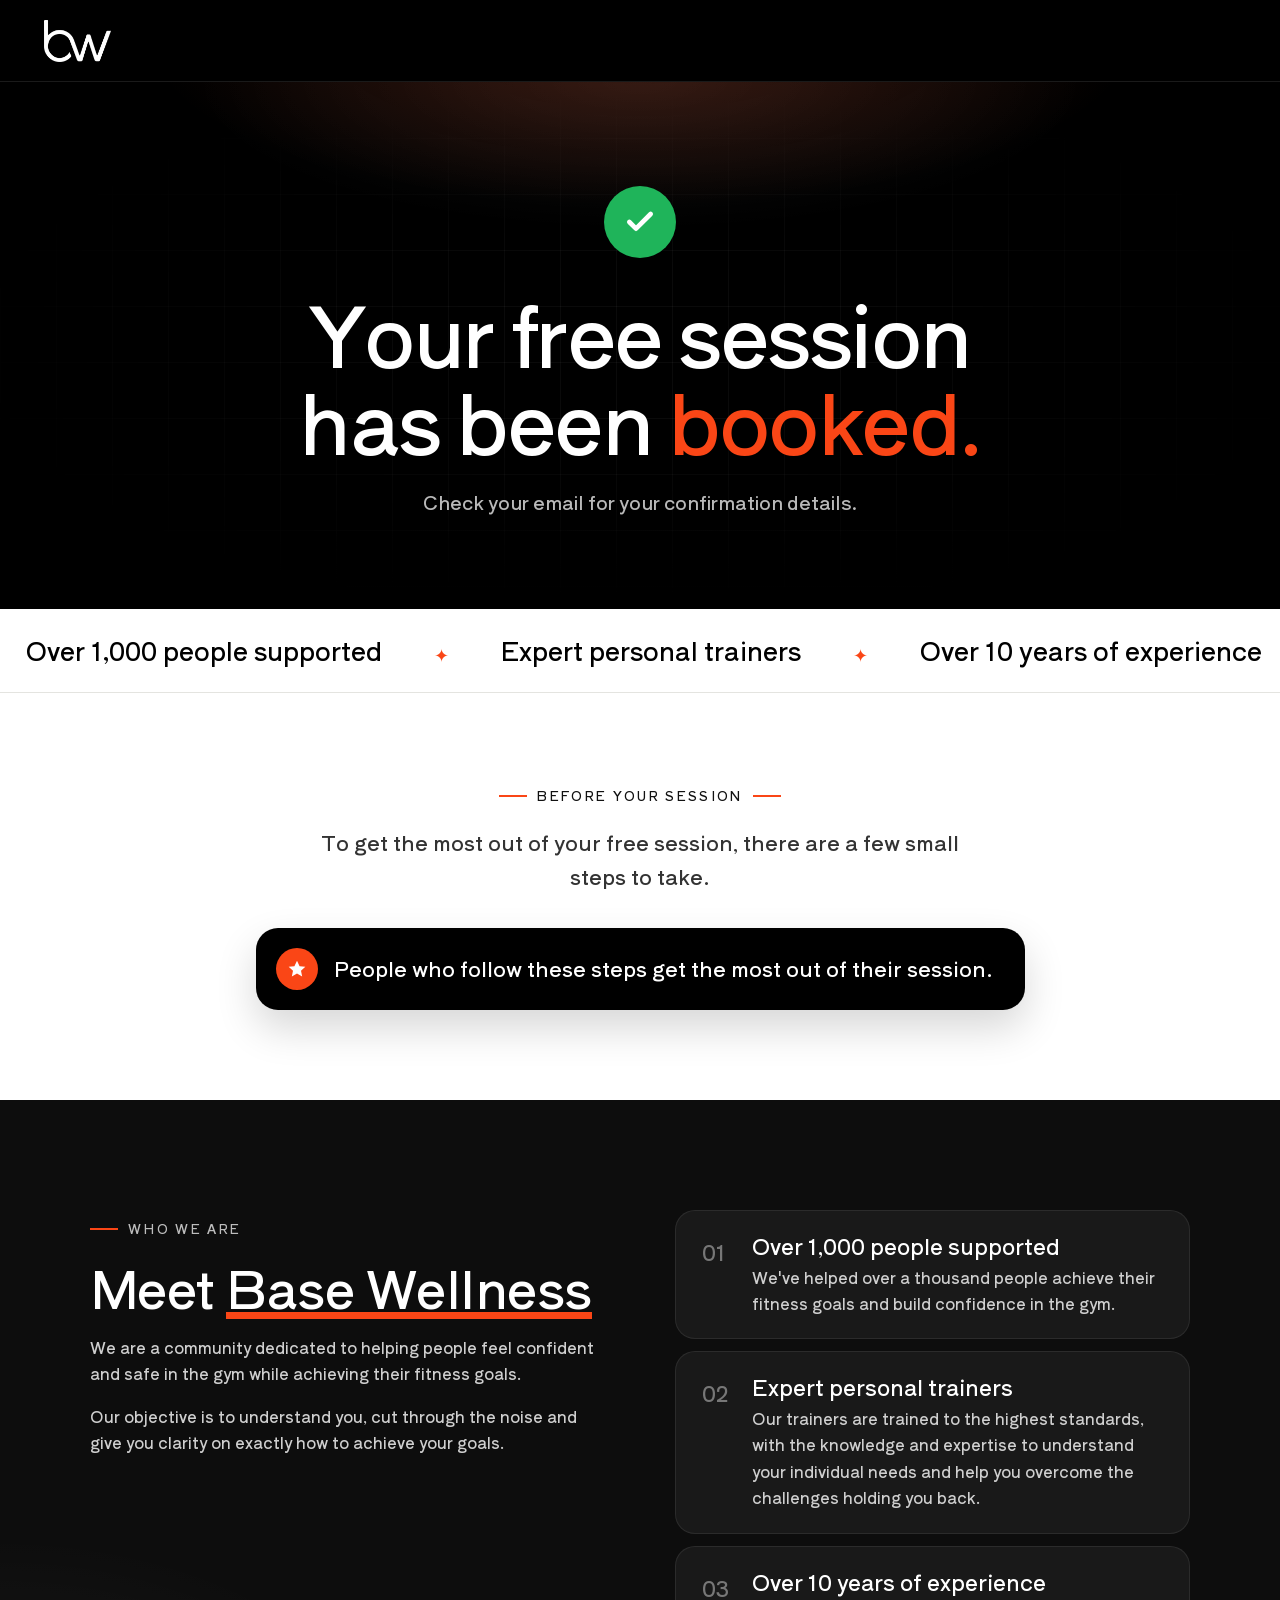
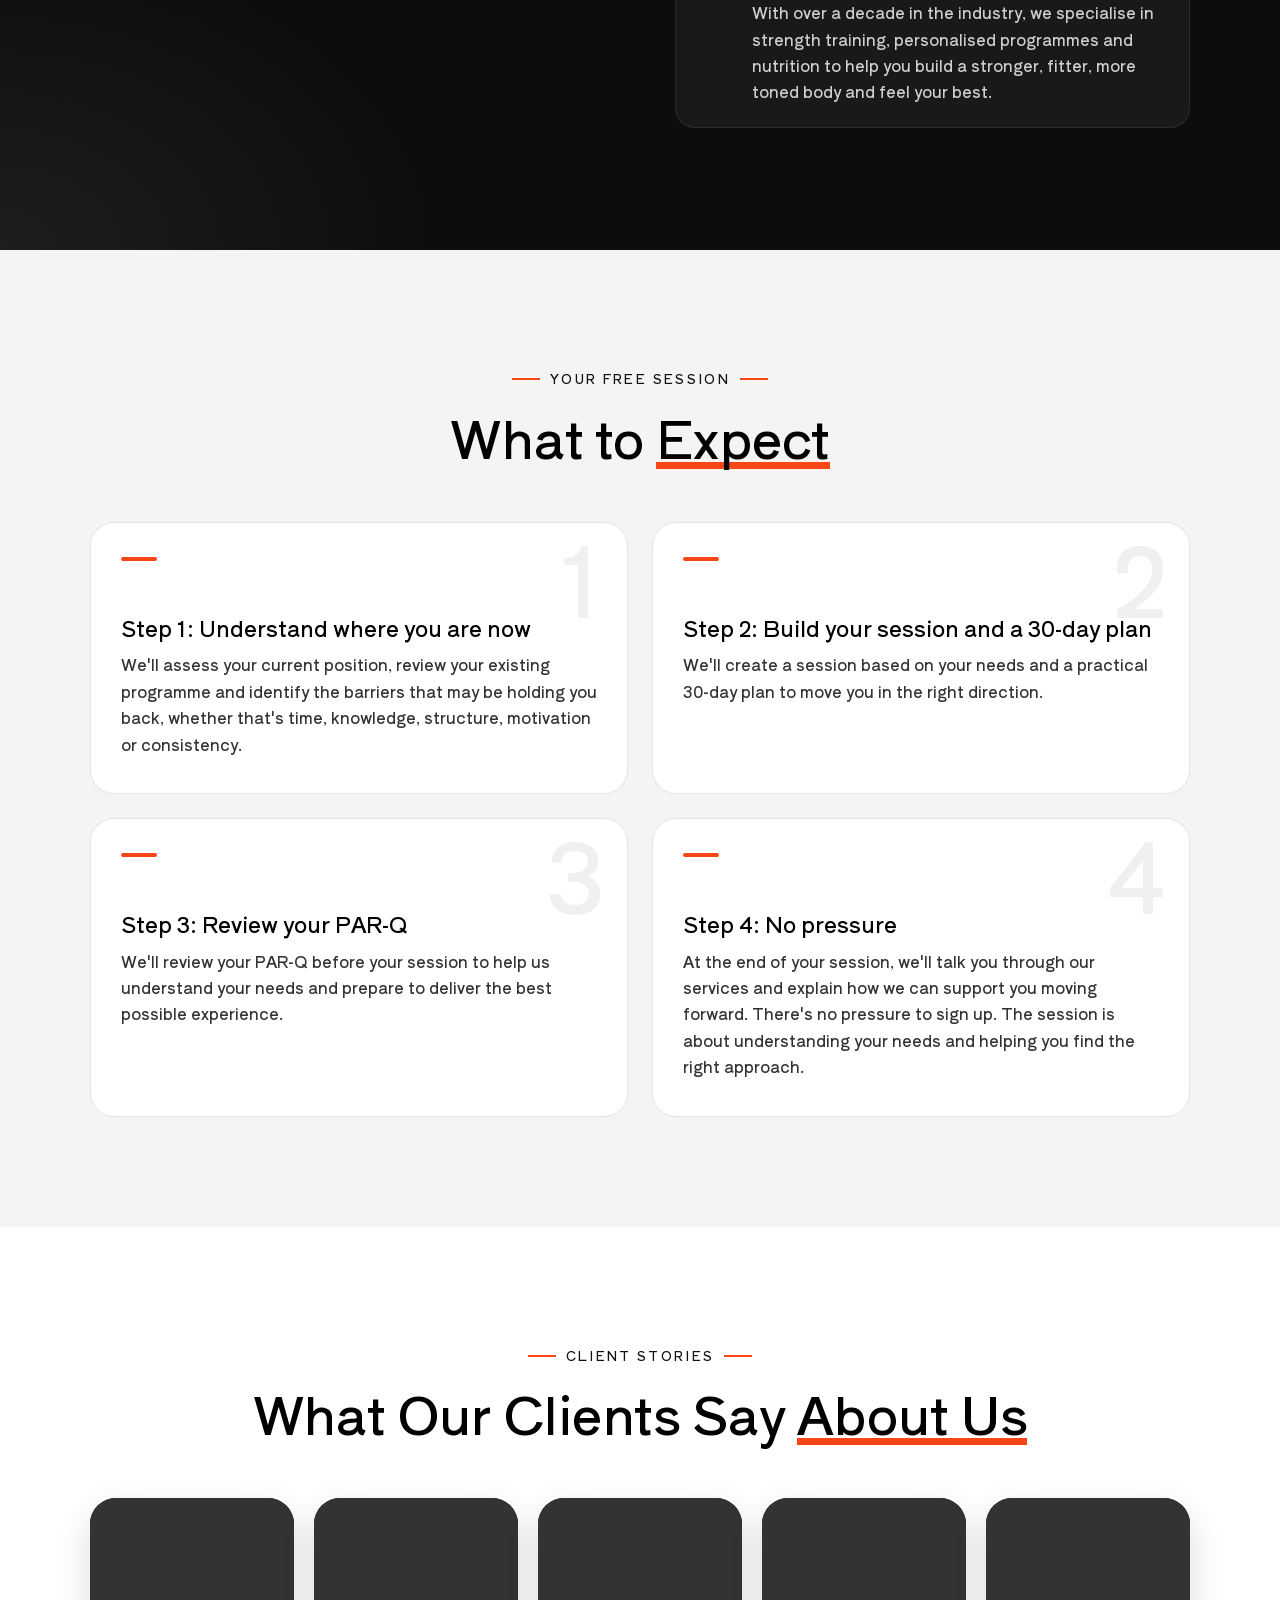
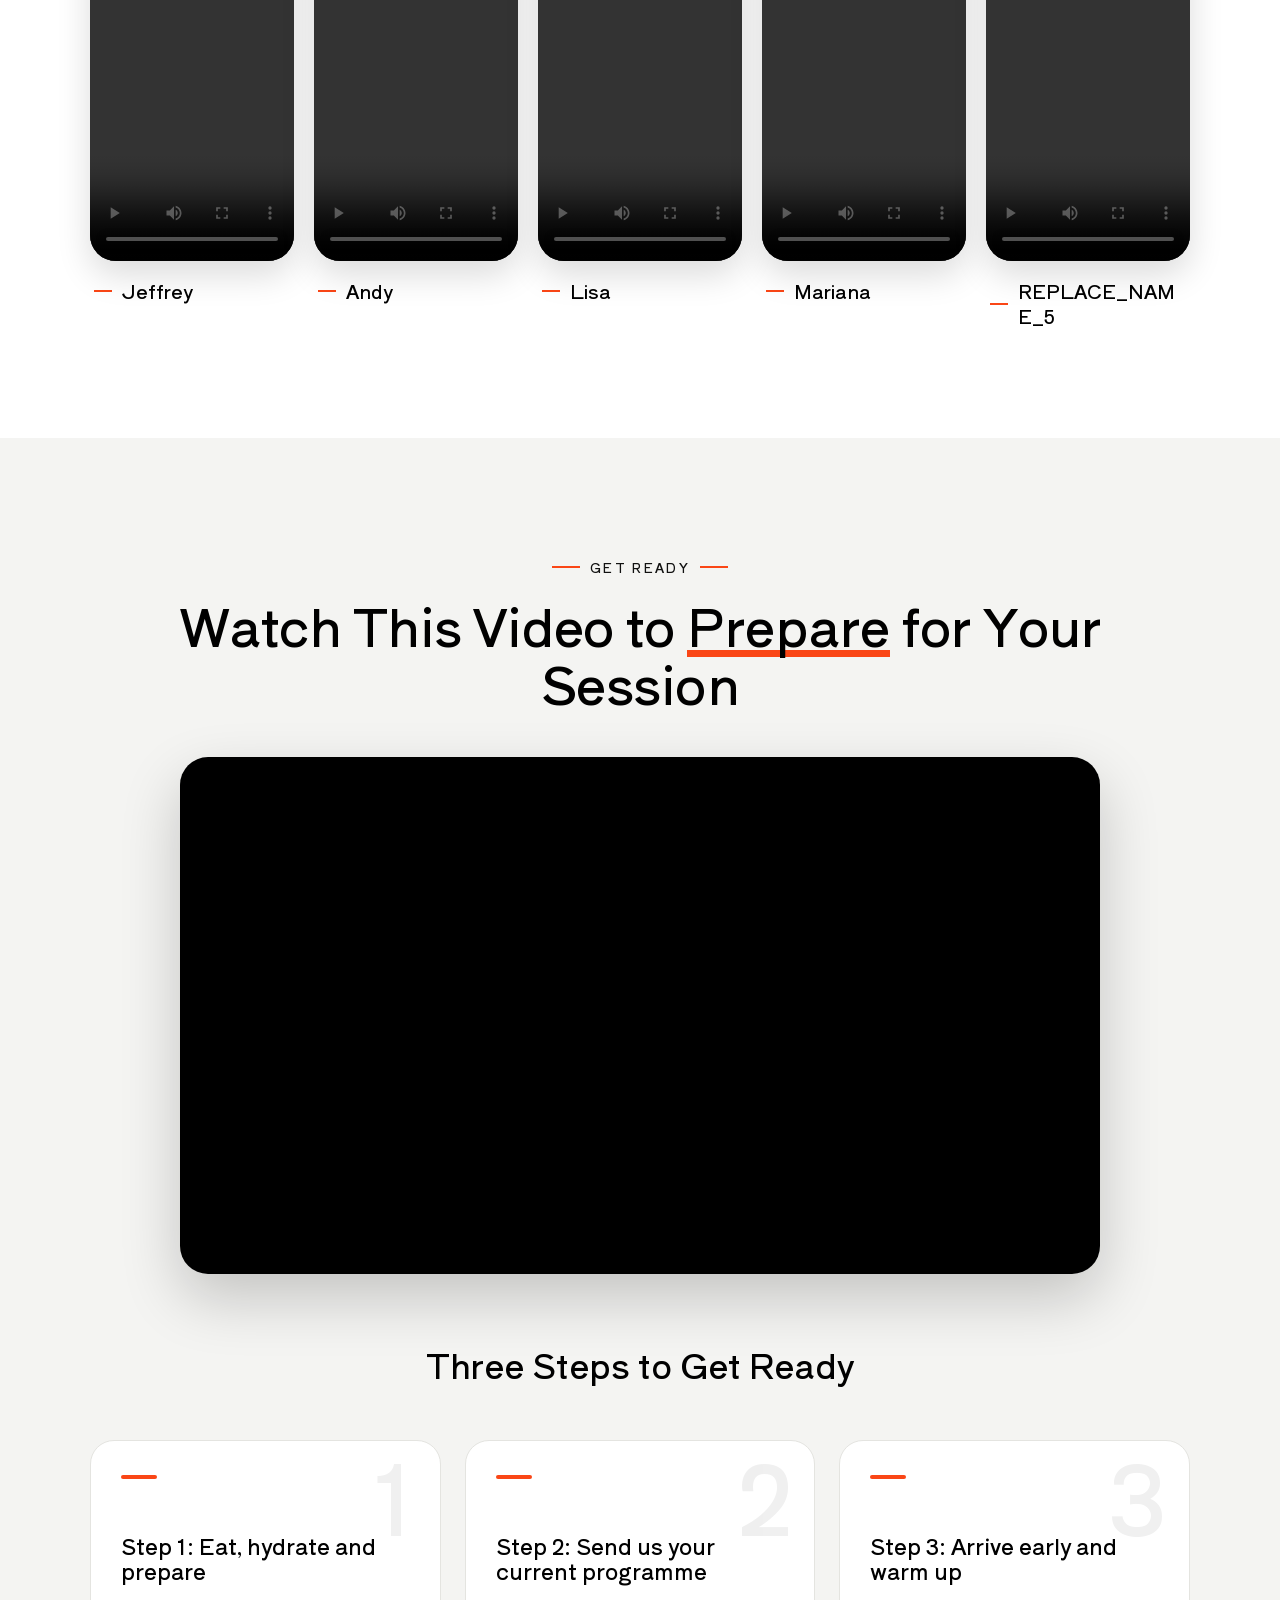
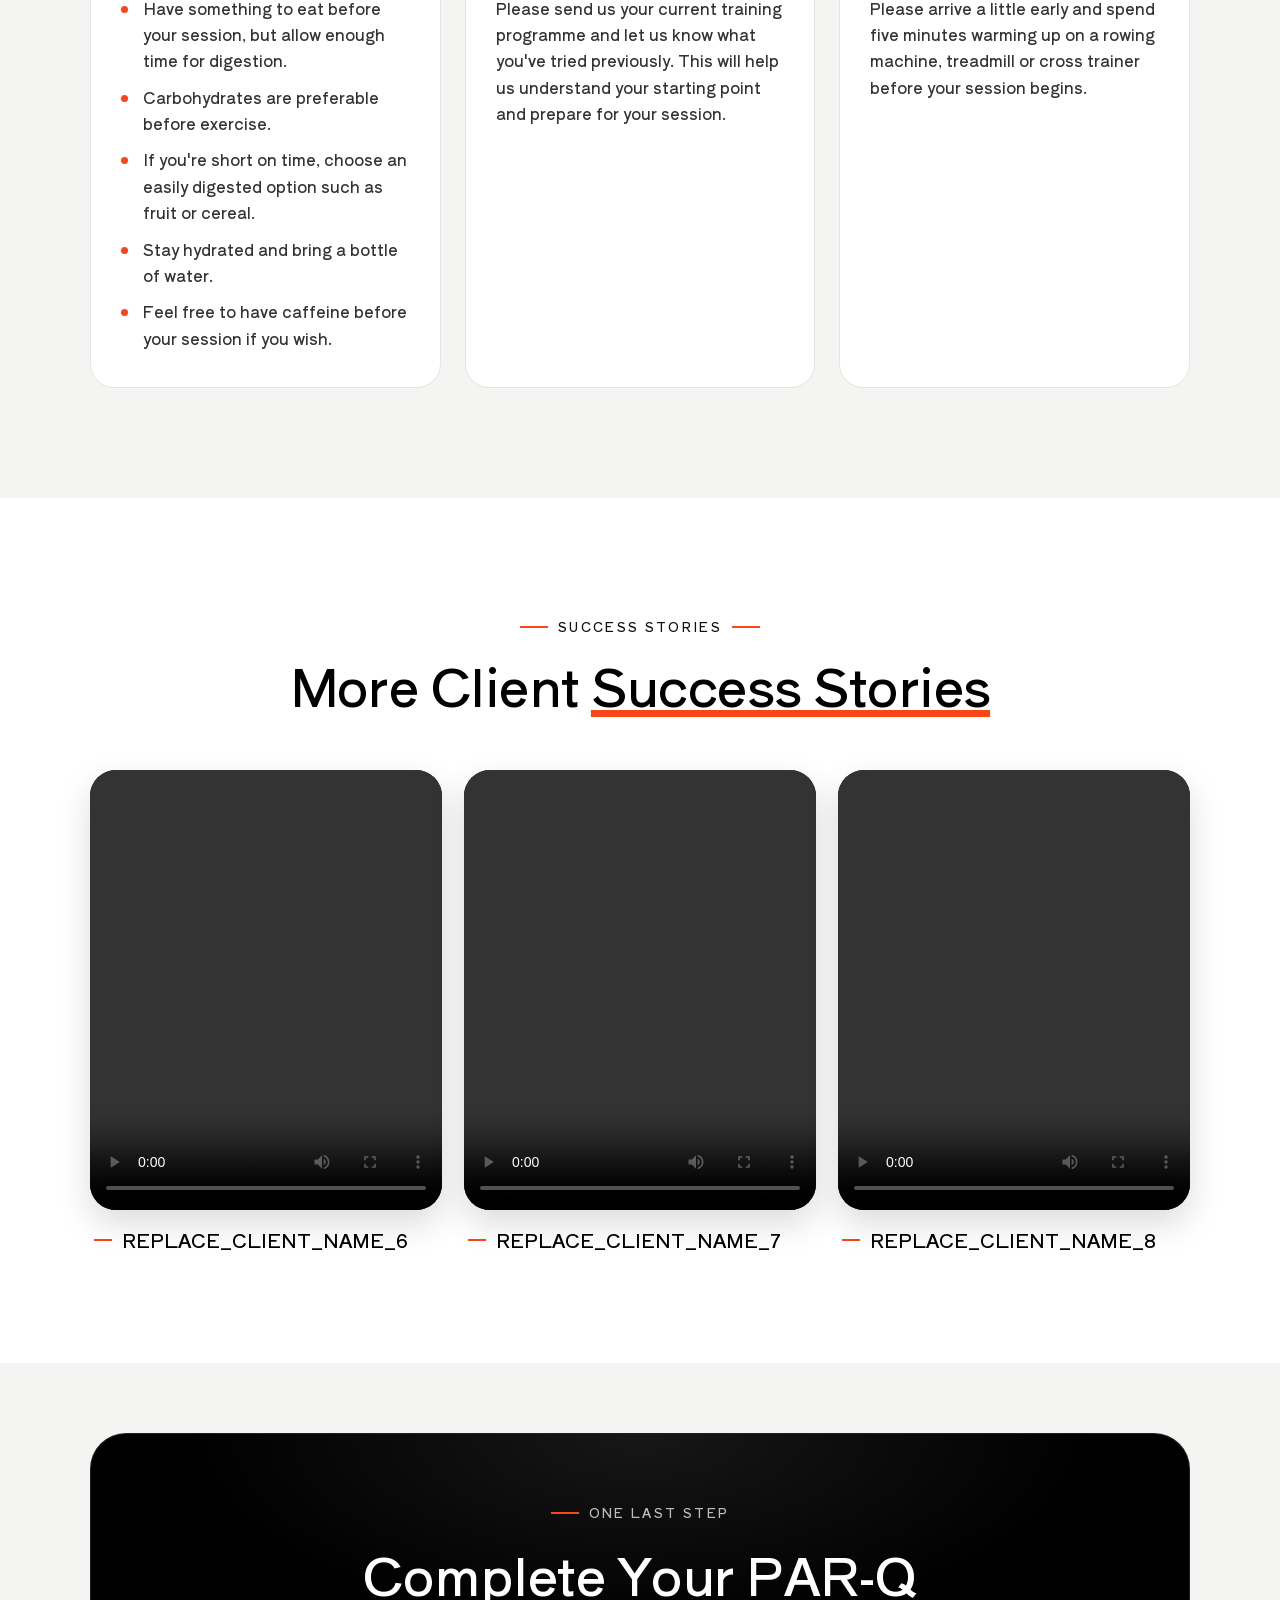
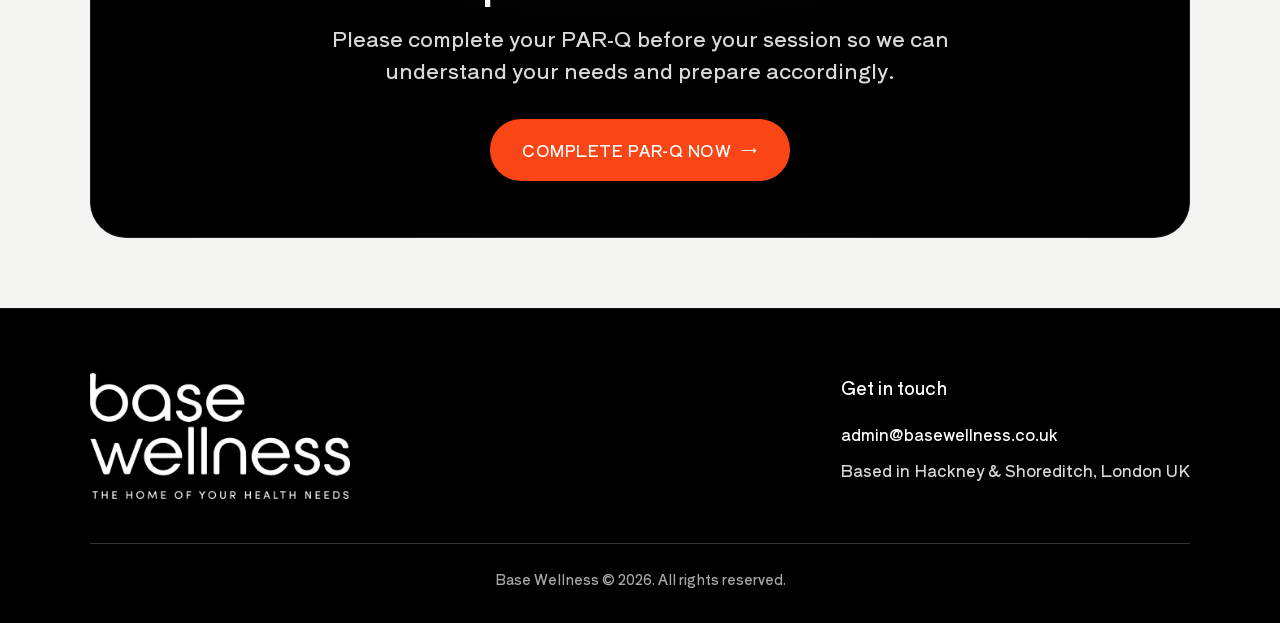
==== commit 65f51fad: "Add BW header logo and wordmark footer Co-Authored-By: Claude Sonnet 5.5 <noreply@anthropic.com>" ====
--- a/index.html
+++ b/index.html
@@ -49,6 +49,29 @@
 .bwlp .bw-hero .bw-wrap>*:nth-child(2){animation-delay:.1s}
 .bwlp .bw-hero .bw-wrap>*:nth-child(3){animation-delay:.2s}
 .bwlp .bw-hero .bw-wrap>*:nth-child(4){animation-delay:.3s}
+
+/* Header + footer logos */
+.bwlp .bw-header{background:var(--bw-black);border-bottom:1px solid rgba(255,255,255,.1)}
+.bwlp .bw-header-in{max-width:1240px;margin:0 auto;padding:0 24px;height:81px;display:flex;align-items:center}
+.bwlp .bw-header img{display:block;height:42px;width:auto;max-width:none}
+.bwlp .bw-footer{background:var(--bw-black);padding:64px 20px 32px;border-top:1px solid rgba(255,255,255,.08);color:#d9d9d9}
+.bwlp .bw-footer-grid{display:flex;justify-content:space-between;align-items:flex-start;gap:40px}
+.bwlp .bw-footer img{display:block;width:min(260px,100%);height:auto}
+.bwlp .bw-footer-contact{text-align:left;min-width:260px}
+.bwlp .bw-footer h4{margin:0 0 18px;font-size:18px;font-weight:400;color:#fff;font-family:"Shippori Antique",sans-serif!important}
+.bwlp .bw-footer p{margin:0 0 10px;font-size:16px;color:#d9d9d9}
+.bwlp .bw-footer a{color:#fff!important;text-decoration:none!important}
+.bwlp .bw-footer a:hover{text-decoration:underline!important;text-decoration-color:var(--bw-orange)!important;text-underline-offset:4px}
+.bwlp .bw-footer-bottom{margin-top:44px;padding-top:24px;border-top:1px solid rgba(255,255,255,.2);text-align:center;font-size:14px;color:#a8a8a8}
+@media (max-width:900px){
+  .bwlp .bw-header-in{height:64px;padding:0 18px}
+  .bwlp .bw-header img{height:34px}
+  .bwlp .bw-footer{padding:44px 18px 26px}
+  .bwlp .bw-footer-grid{flex-direction:column;gap:32px}
+  .bwlp .bw-footer img{width:min(220px,70%)}
+  .bwlp .bw-footer-contact{min-width:0}
+  .bwlp .bw-footer-bottom{margin-top:32px}
+}
 
 /* 1. Hero / confirmation */
 .bwlp .bw-hero{background:var(--bw-black);color:#d9d9d9;padding:104px 20px 92px;background-image:radial-gradient(ellipse 55% 45% at 50% -8%,rgba(250,70,22,.2),transparent 70%),radial-gradient(ellipse 50% 40% at 50% 0%,rgba(255,255,255,.07),transparent 70%)}
@@ -190,6 +213,9 @@
 
 <div class="bwlp">
 
+  <!-- HEADER -->
+  <div class="bw-header"><div class="bw-header-in"><img src="[data-uri]" alt="Base Wellness" width="260" height="162"></div></div>
+
   <!-- 1. CONFIRMATION -->
   <section class="bw-hero bw-center">
     <div class="bw-wrap">
@@ -377,6 +403,19 @@
     </div>
   </section>
 
+  <!-- FOOTER -->
+  <footer class="bw-footer">
+    <div class="bw-wrap bw-footer-grid">
+      <img src="[data-uri]" alt="Base Wellness - The home of your health needs" width="640" height="310">
+      <div class="bw-footer-contact">
+        <h4>Get in touch</h4>
+        <p><a href="mailto:admin@basewellness.co.uk">admin@basewellness.co.uk</a></p>
+        <p>Based in Hackney &amp; Shoreditch, London UK</p>
+      </div>
+    </div>
+    <div class="bw-wrap bw-footer-bottom">Base Wellness &copy; 2026. All rights reserved.</div>
+  </footer>
+
 </div>
 
 
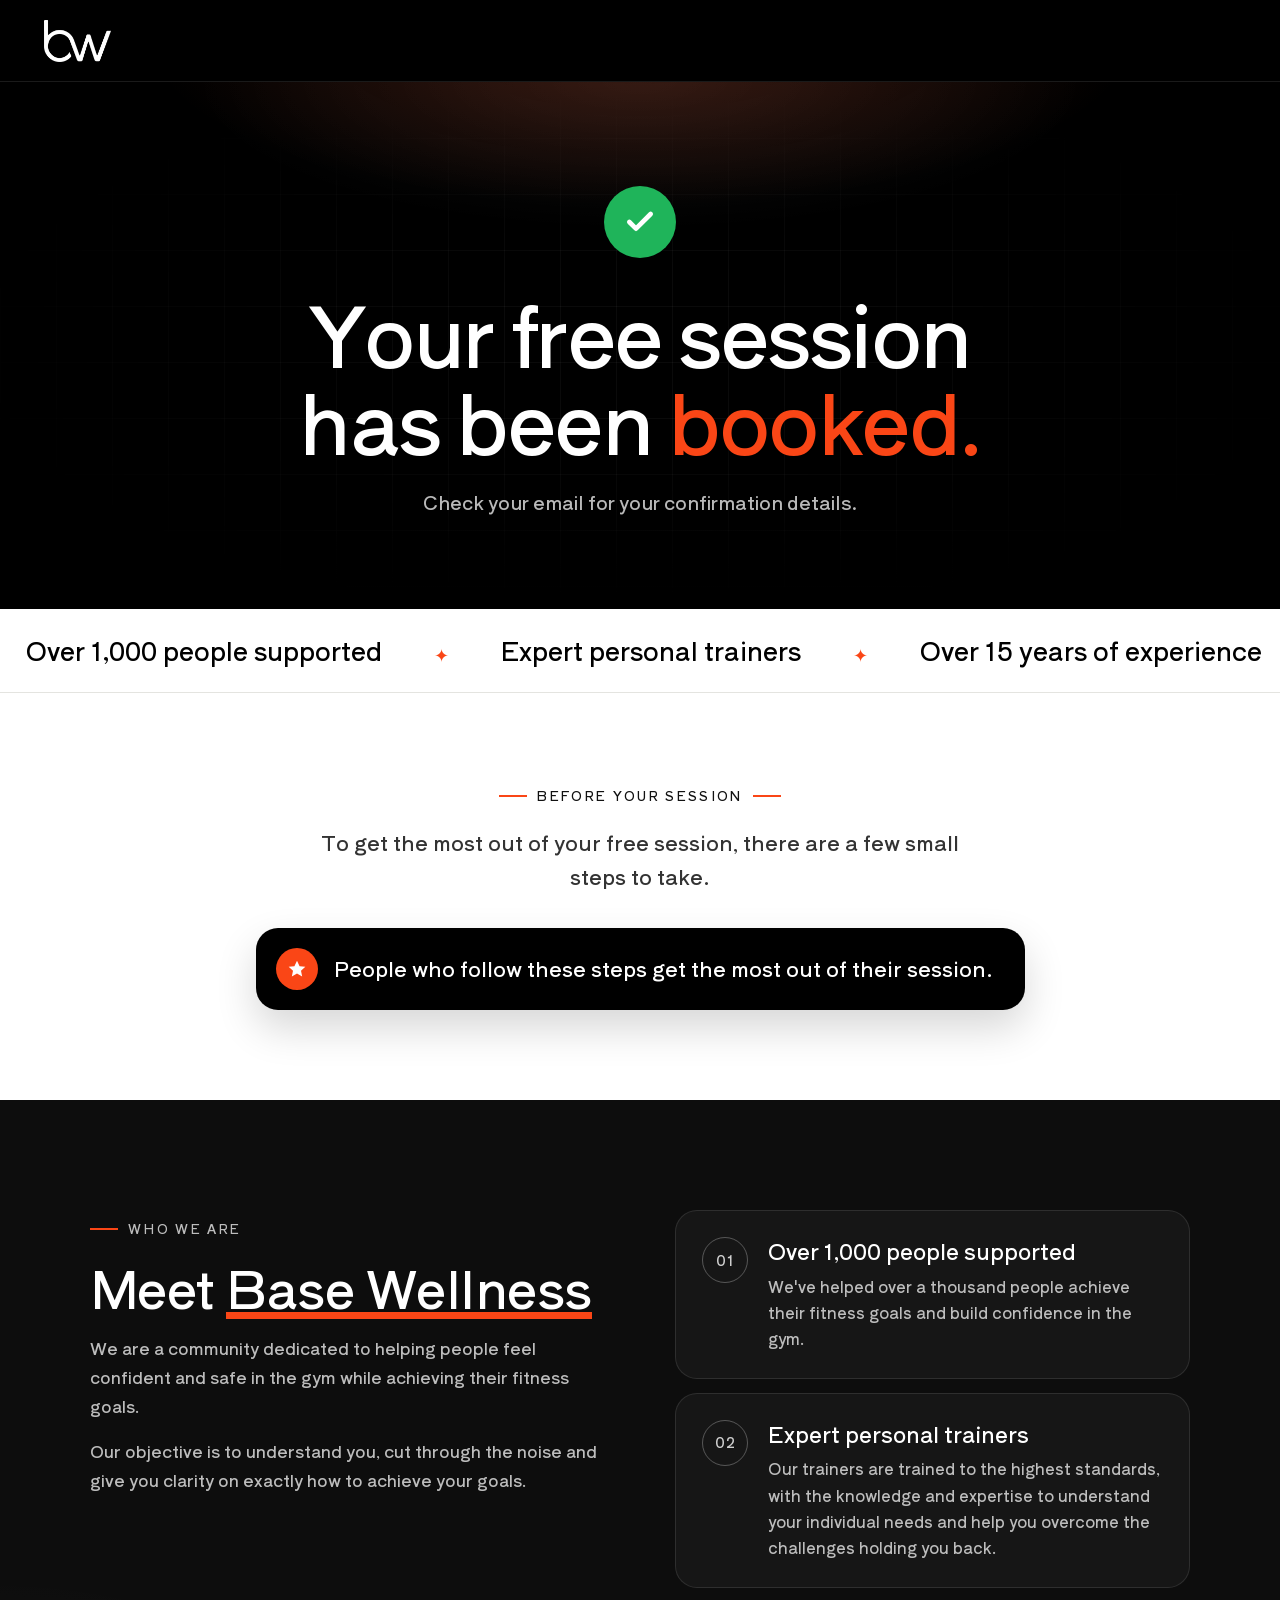
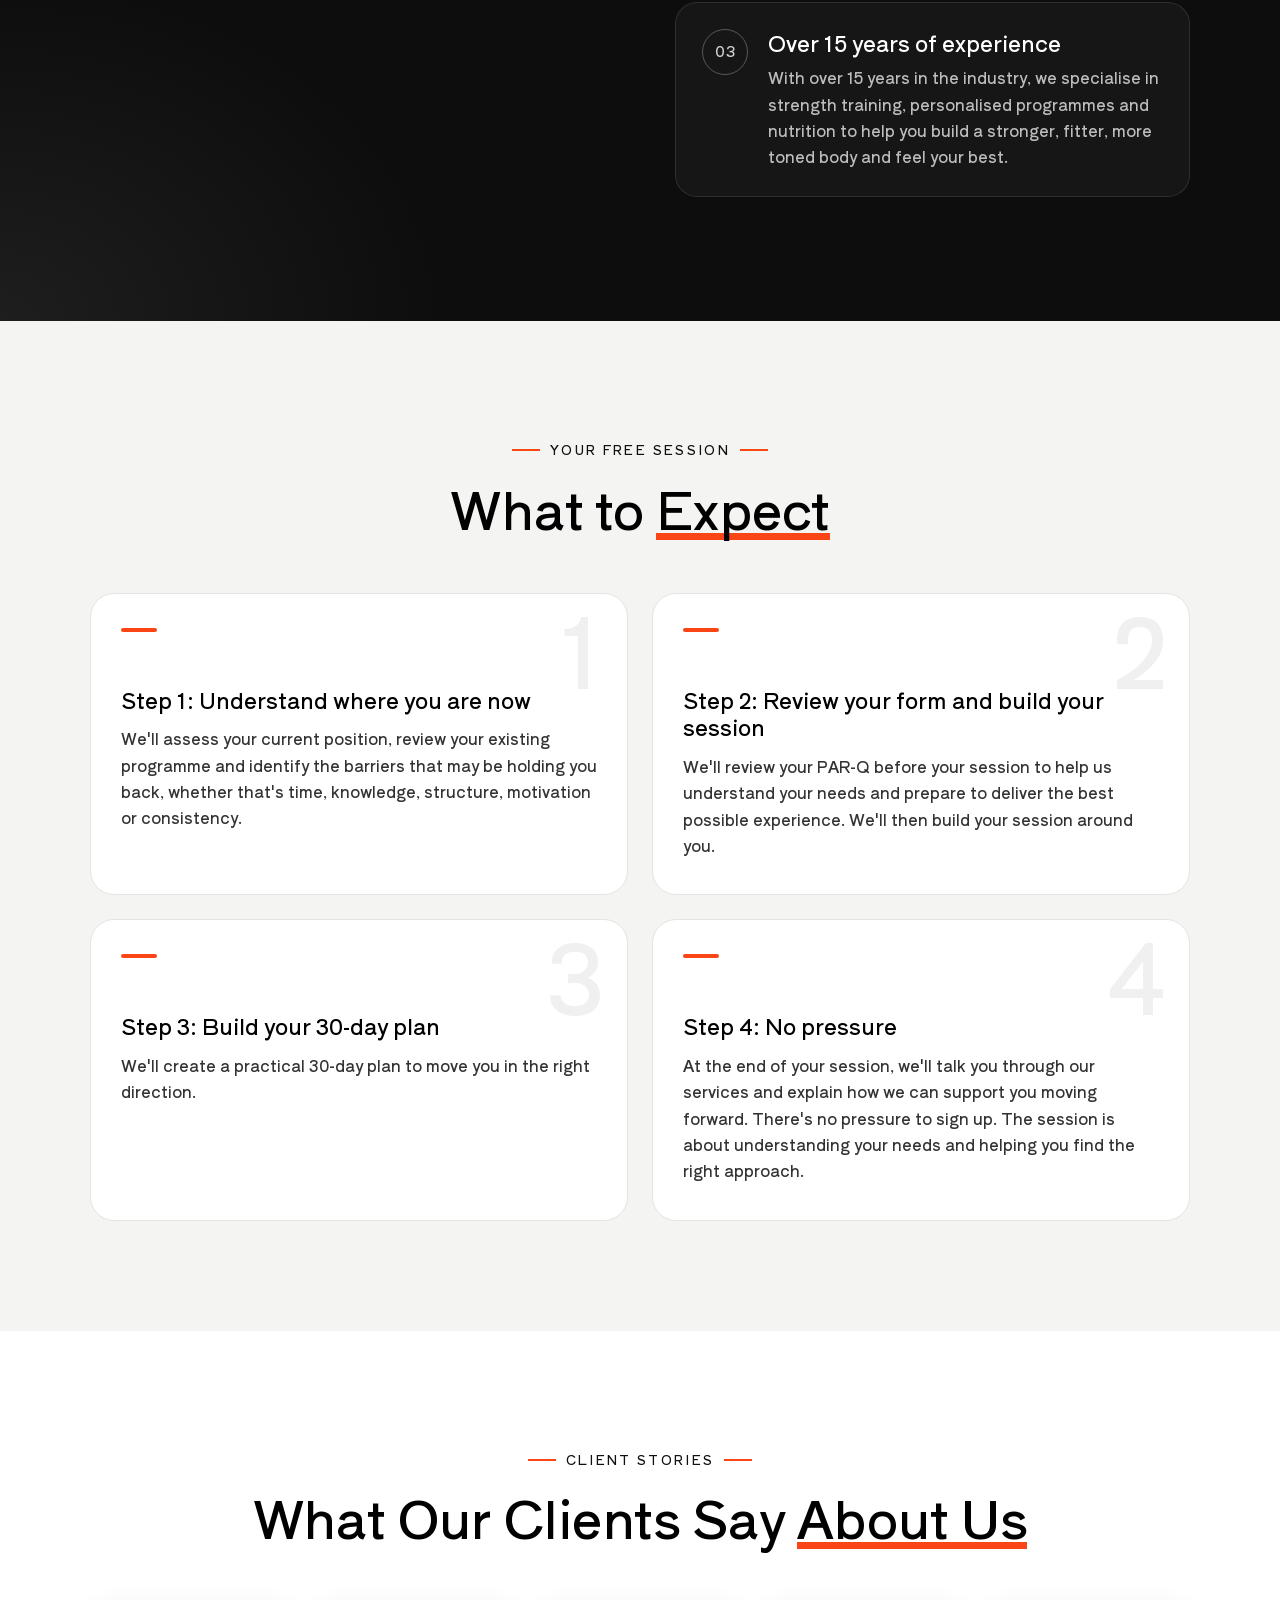
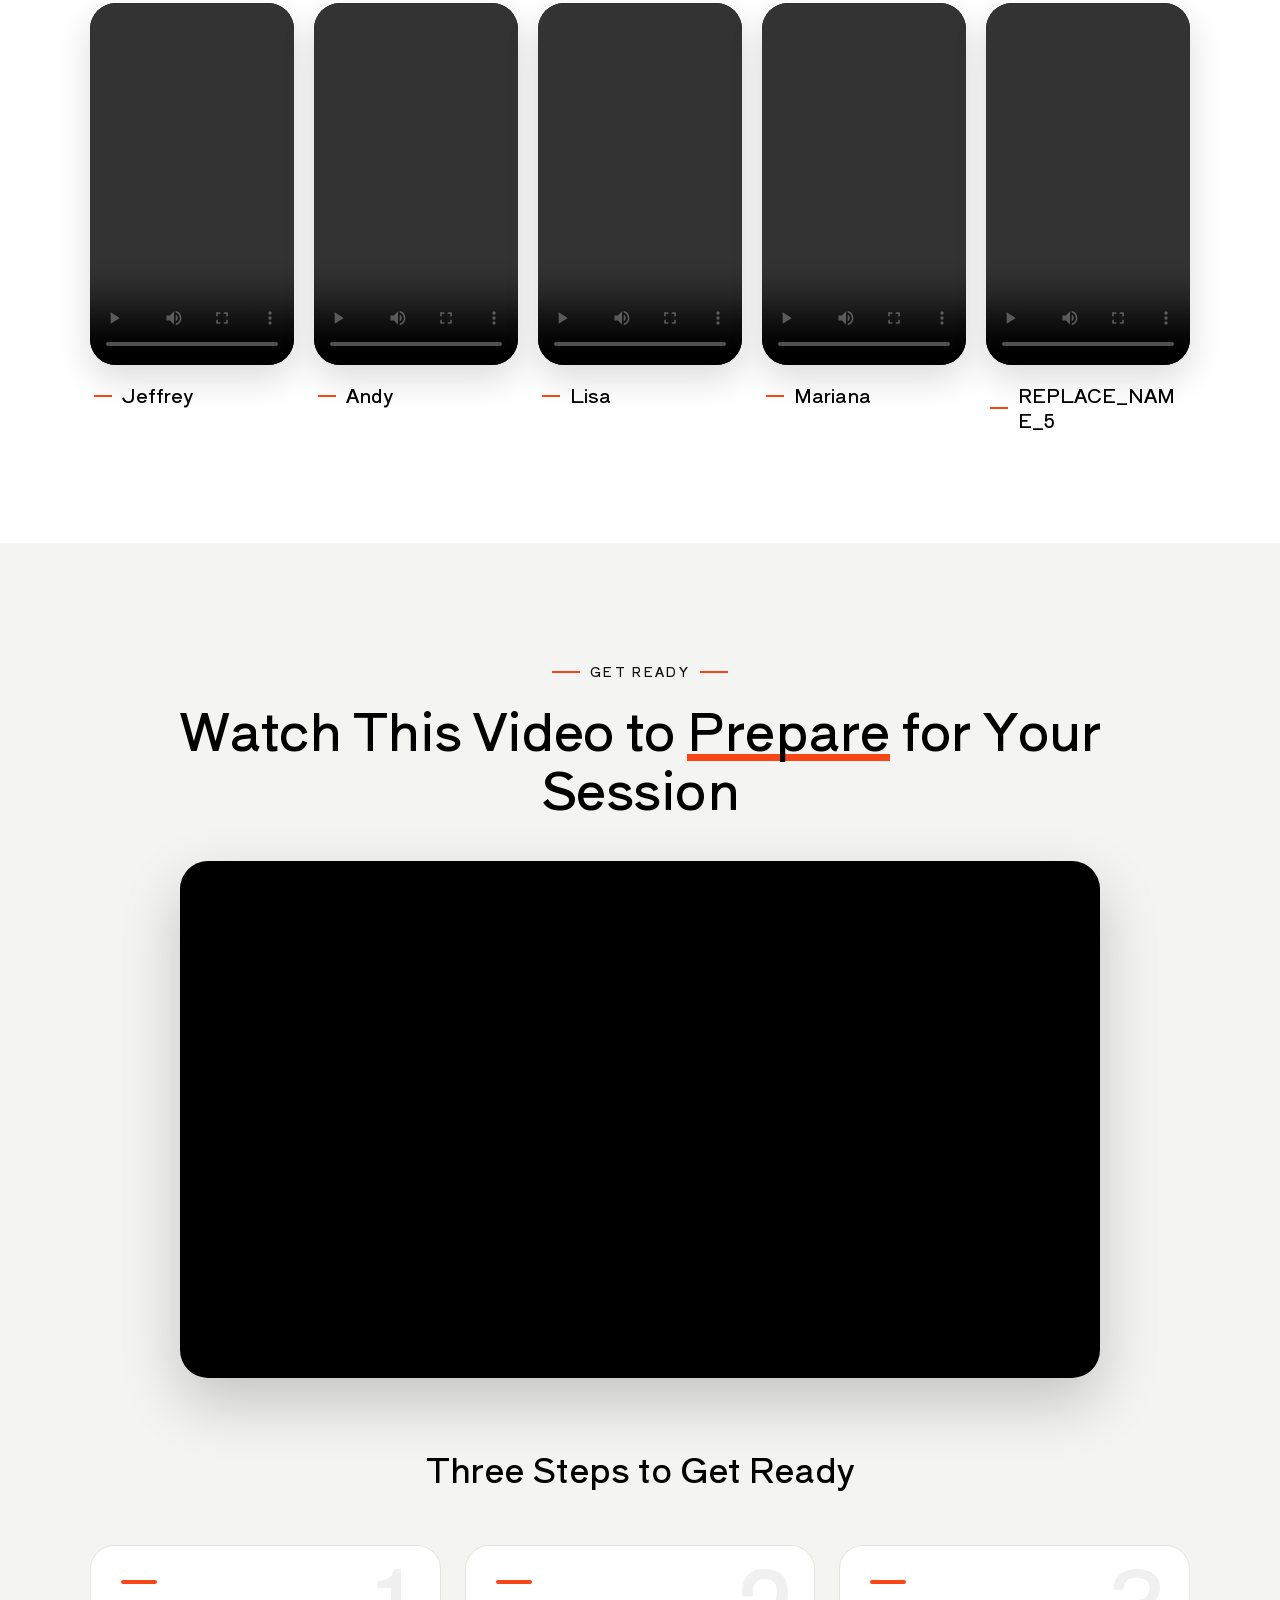
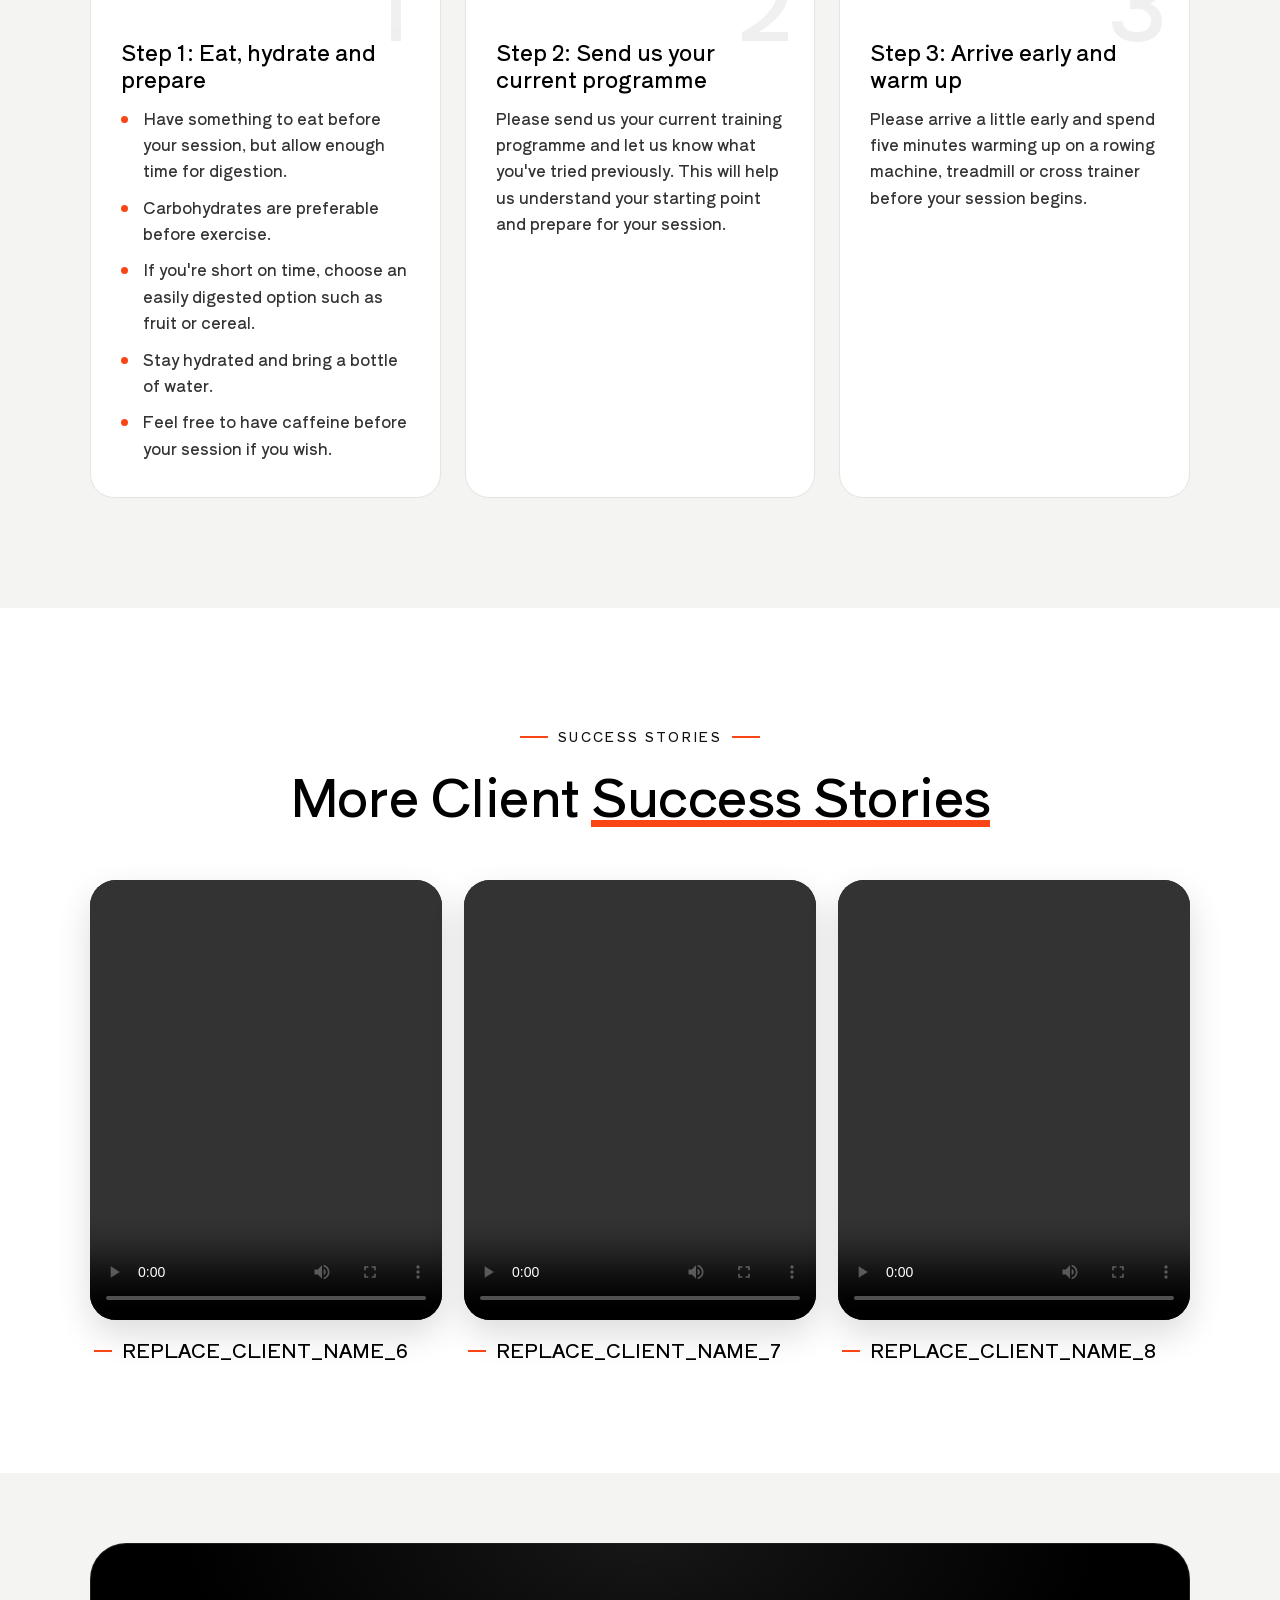
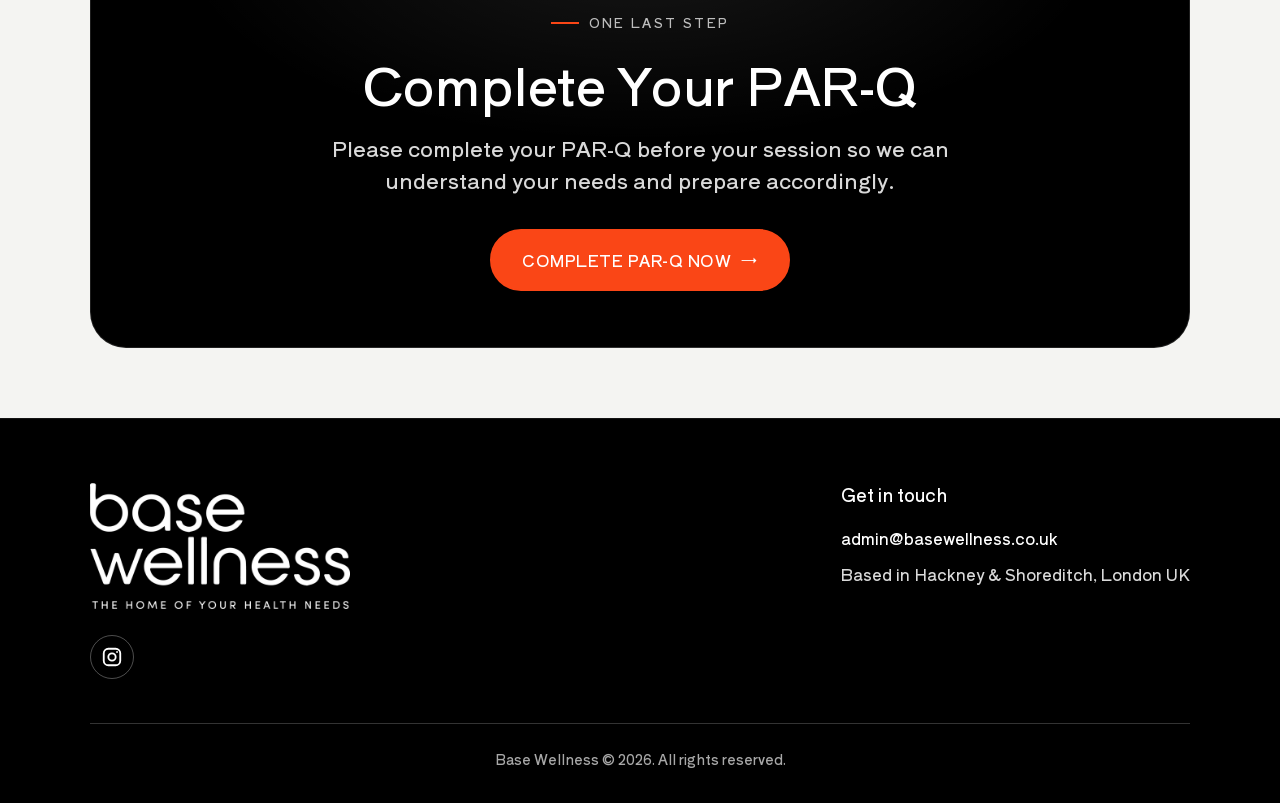
==== commit f94f1a34: "Update copy, About section, footer Instagram link; add Elementor split files Co-Authored-By: Claude " ====
--- a/index.html
+++ b/index.html
@@ -57,8 +57,12 @@
 .bwlp .bw-footer{background:var(--bw-black);padding:64px 20px 32px;border-top:1px solid rgba(255,255,255,.08);color:#d9d9d9}
 .bwlp .bw-footer-grid{display:flex;justify-content:space-between;align-items:flex-start;gap:40px}
 .bwlp .bw-footer img{display:block;width:min(260px,100%);height:auto}
+.bwlp .bw-footer-brand{display:flex;flex-direction:column;align-items:flex-start;gap:26px}
+.bwlp .bw-footer .bw-social{display:inline-flex;align-items:center;justify-content:center;width:44px;height:44px;border:1px solid rgba(255,255,255,.3);border-radius:50%;color:#fff!important;transition:background .3s,border-color .3s,transform .3s}
+.bwlp .bw-footer .bw-social svg{width:22px;height:22px;display:block}
+.bwlp .bw-footer .bw-social:hover{background:var(--bw-orange);border-color:var(--bw-orange);transform:translateY(-3px);text-decoration:none!important}
 .bwlp .bw-footer-contact{text-align:left;min-width:260px}
-.bwlp .bw-footer h4{margin:0 0 18px;font-size:18px;font-weight:400;color:#fff;font-family:"Shippori Antique",sans-serif!important}
+.bwlp .bw-footer h4{margin:0 0 18px!important;padding:0!important;font-size:18px!important;line-height:1.3!important;font-weight:400!important;letter-spacing:0!important;text-transform:none!important;color:#fff!important;font-family:"Shippori Antique",sans-serif!important}
 .bwlp .bw-footer p{margin:0 0 10px;font-size:16px;color:#d9d9d9}
 .bwlp .bw-footer a{color:#fff!important;text-decoration:none!important}
 .bwlp .bw-footer a:hover{text-decoration:underline!important;text-decoration-color:var(--bw-orange)!important;text-underline-offset:4px}
@@ -127,12 +131,15 @@
 .bwlp .bw-about h2,.bwlp .bw-about h3{color:var(--bw-white)}
 .bwlp .bw-split{display:grid;grid-template-columns:1fr 1fr;gap:70px;align-items:start}
 .bwlp .bw-benefits{counter-reset:bw}
-.bwlp .bw-benefit{background:rgba(255,255,255,.05);border:1px solid rgba(255,255,255,.08);border-radius:20px;padding:22px 26px 22px 76px;margin-bottom:12px;position:relative;counter-increment:bw;transition:background .3s,border-color .3s,transform .3s}
-.bwlp .bw-benefit:before{content:"0" counter(bw);position:absolute;left:26px;top:22px;font-size:22px;color:#777;transition:color .3s}
-.bwlp .bw-benefit:hover{background:rgba(255,255,255,.1);border-color:rgba(255,255,255,.28);transform:translateX(6px)}
-.bwlp .bw-benefit:hover:before{color:var(--bw-orange)}
-.bwlp .bw-benefit h3{margin-bottom:6px}
-.bwlp .bw-benefit p{margin:0;font-size:16px}
+.bwlp .bw-split>div:first-child{position:sticky;top:40px}
+.bwlp .bw-about .bw-split>div:first-child p{font-size:17px;line-height:1.7;color:#bdbdbd}
+.bwlp .bw-benefit{background:rgba(255,255,255,.04);border:1px solid rgba(255,255,255,.1);border-radius:22px;padding:26px 28px 26px 92px;margin-bottom:14px;position:relative;counter-increment:bw;transition:background .3s,border-color .3s,transform .3s}
+.bwlp .bw-benefit:before{content:"0" counter(bw);position:absolute;left:26px;top:26px;width:44px;height:44px;display:flex;align-items:center;justify-content:center;border:1px solid rgba(255,255,255,.28);border-radius:50%;font-size:15px;letter-spacing:.04em;color:#cfcfcf;transition:color .3s,border-color .3s,background .3s}
+.bwlp .bw-benefit:hover{background:rgba(255,255,255,.08);border-color:rgba(255,255,255,.3);transform:translateX(6px)}
+.bwlp .bw-benefit:hover:before{color:#fff;background:var(--bw-orange);border-color:var(--bw-orange)}
+.bwlp .bw-benefit h3{font-size:22px!important;line-height:1.25!important;margin:0 0 8px!important;color:#fff;letter-spacing:0!important}
+.bwlp .bw-benefit p{margin:0!important;font-size:16px!important;line-height:1.65!important;color:#bdbdbd}
+.bwlp .bw-card h3{font-size:22px!important;line-height:1.25!important}
 
 /* 6. Prepare video */
 .bwlp .bw-embed{position:relative;aspect-ratio:16/9;max-width:920px;margin:44px auto 0;border-radius:28px;overflow:hidden;background:#000;box-shadow:0 24px 60px rgba(0,0,0,.2)}
@@ -178,8 +185,11 @@
   .bwlp .bw-card{padding:26px 22px 28px}
   .bwlp .bw-card:before{top:26px;left:22px}
   .bwlp .bw-card h3{margin-top:40px}
-  .bwlp .bw-benefit{padding:16px 20px 16px 62px;margin-bottom:10px}
-  .bwlp .bw-benefit:before{left:20px;top:16px}
+  .bwlp .bw-split>div:first-child{position:static}
+  .bwlp .bw-benefit{padding:18px 18px 18px 70px;margin-bottom:10px}
+  .bwlp .bw-benefit:before{left:16px;top:18px;width:38px;height:38px;font-size:13px}
+  .bwlp .bw-benefit h3{font-size:19px!important}
+  .bwlp .bw-benefit p{font-size:15px!important}
   .bwlp .bw-marquee{padding:14px 0}
   .bwlp .bw-callout{margin-top:24px;padding:16px 20px 16px 16px;gap:14px;border-radius:18px}
   .bwlp .bw-embed{margin-top:28px;border-radius:18px}
@@ -230,8 +240,8 @@
   <!-- Ticker -->
   <div class="bw-marquee" aria-hidden="true">
     <div>
-      <span>Over 1,000 people supported</span><span>Expert personal trainers</span><span>Over 10 years of experience</span><span>Your free session</span>
-      <span>Over 1,000 people supported</span><span>Expert personal trainers</span><span>Over 10 years of experience</span><span>Your free session</span>
+      <span>Over 1,000 people supported</span><span>Expert personal trainers</span><span>Over 15 years of experience</span><span>Your free session</span>
+      <span>Over 1,000 people supported</span><span>Expert personal trainers</span><span>Over 15 years of experience</span><span>Your free session</span>
     </div>
   </div>
 
@@ -266,8 +276,8 @@
           <p>Our trainers are trained to the highest standards, with the knowledge and expertise to understand your individual needs and help you overcome the challenges holding you back.</p>
         </div>
         <div class="bw-benefit">
-          <h3>Over 10 years of experience</h3>
-          <p>With over a decade in the industry, we specialise in strength training, personalised programmes and nutrition to help you build a stronger, fitter, more toned body and feel your best.</p>
+          <h3>Over 15 years of experience</h3>
+          <p>With over 15 years in the industry, we specialise in strength training, personalised programmes and nutrition to help you build a stronger, fitter, more toned body and feel your best.</p>
         </div>
       </div>
     </div>
@@ -286,13 +296,13 @@
         </div>
         <div class="bw-card">
           <div class="bw-num">2</div>
-          <h3>Step 2: Build your session and a 30-day plan</h3>
-          <p>We'll create a session based on your needs and a practical 30-day plan to move you in the right direction.</p>
+          <h3>Step 2: Review your form and build your session</h3>
+          <p>We'll review your PAR-Q before your session to help us understand your needs and prepare to deliver the best possible experience. We'll then build your session around you.</p>
         </div>
         <div class="bw-card">
           <div class="bw-num">3</div>
-          <h3>Step 3: Review your PAR-Q</h3>
-          <p>We'll review your PAR-Q before your session to help us understand your needs and prepare to deliver the best possible experience.</p>
+          <h3>Step 3: Build your 30-day plan</h3>
+          <p>We'll create a practical 30-day plan to move you in the right direction.</p>
         </div>
         <div class="bw-card">
           <div class="bw-num">4</div>
@@ -406,7 +416,10 @@
   <!-- FOOTER -->
   <footer class="bw-footer">
     <div class="bw-wrap bw-footer-grid">
-      <img src="[data-uri]" alt="Base Wellness - The home of your health needs" width="640" height="310">
+      <div class="bw-footer-brand">
+        <img src="[data-uri]" alt="Base Wellness - The home of your health needs" width="640" height="310">
+        <a class="bw-social" href="https://www.instagram.com/basewellness.co.uk/" target="_blank" rel="noopener" aria-label="Base Wellness on Instagram"><svg viewBox="0 0 24 24" fill="none" stroke="currentColor" stroke-width="2" stroke-linecap="round" stroke-linejoin="round" aria-hidden="true"><rect x="3" y="3" width="18" height="18" rx="5"></rect><circle cx="12" cy="12" r="4"></circle><circle cx="17.5" cy="6.5" r="1" fill="currentColor" stroke="none"></circle></svg></a>
+      </div>
       <div class="bw-footer-contact">
         <h4>Get in touch</h4>
         <p><a href="mailto:admin@basewellness.co.uk">admin@basewellness.co.uk</a></p>
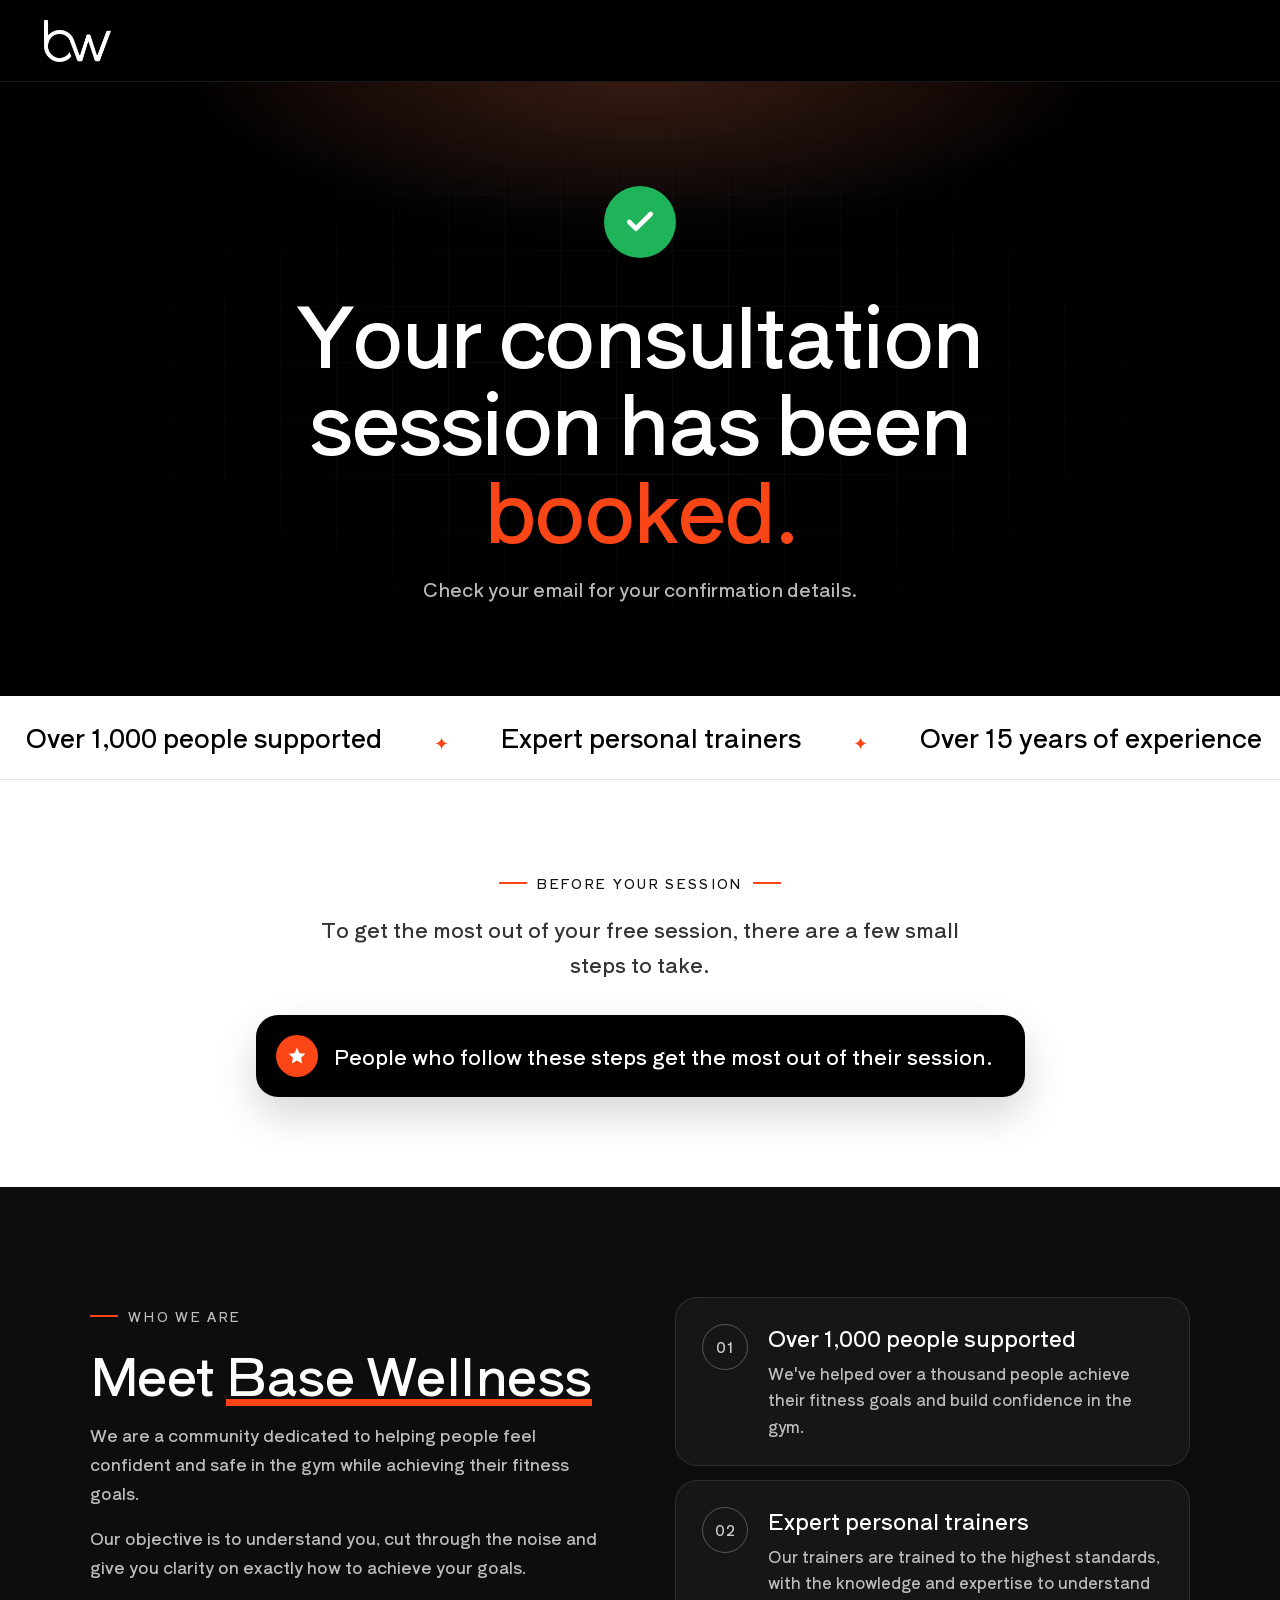
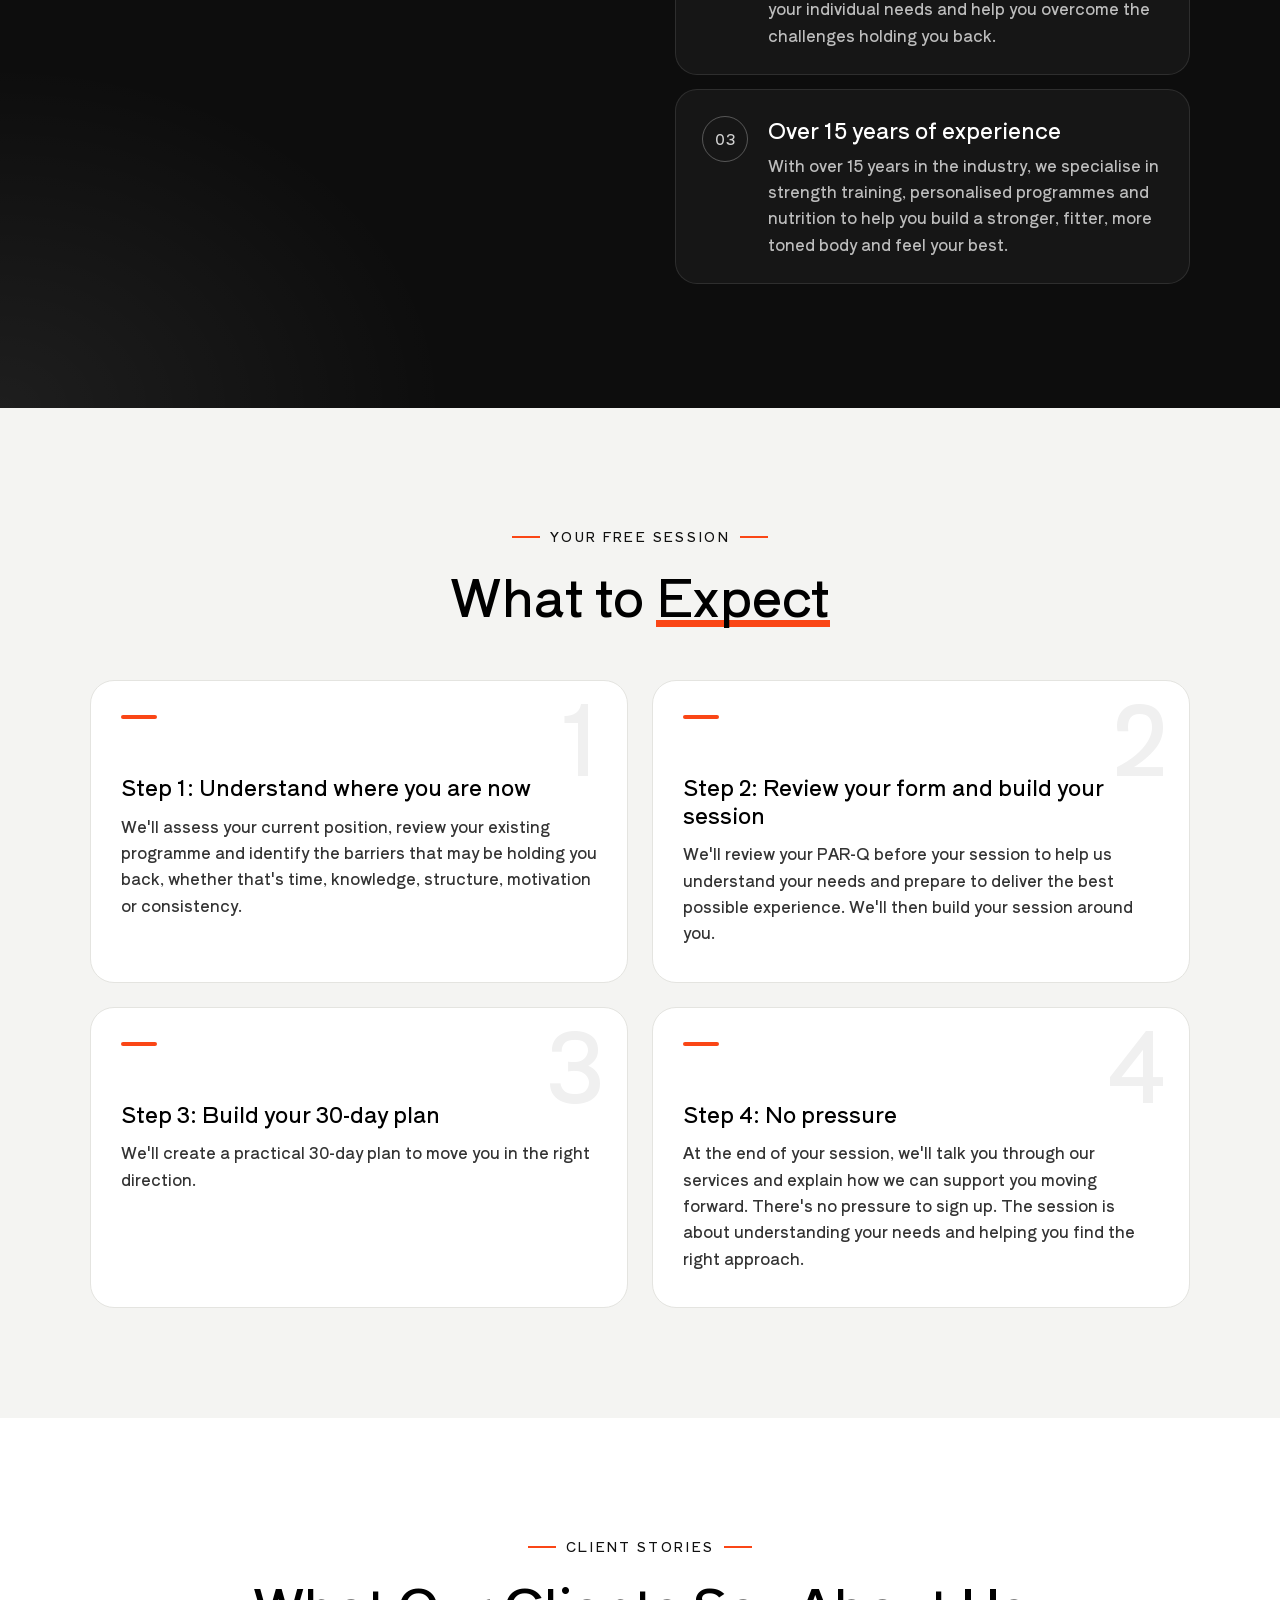
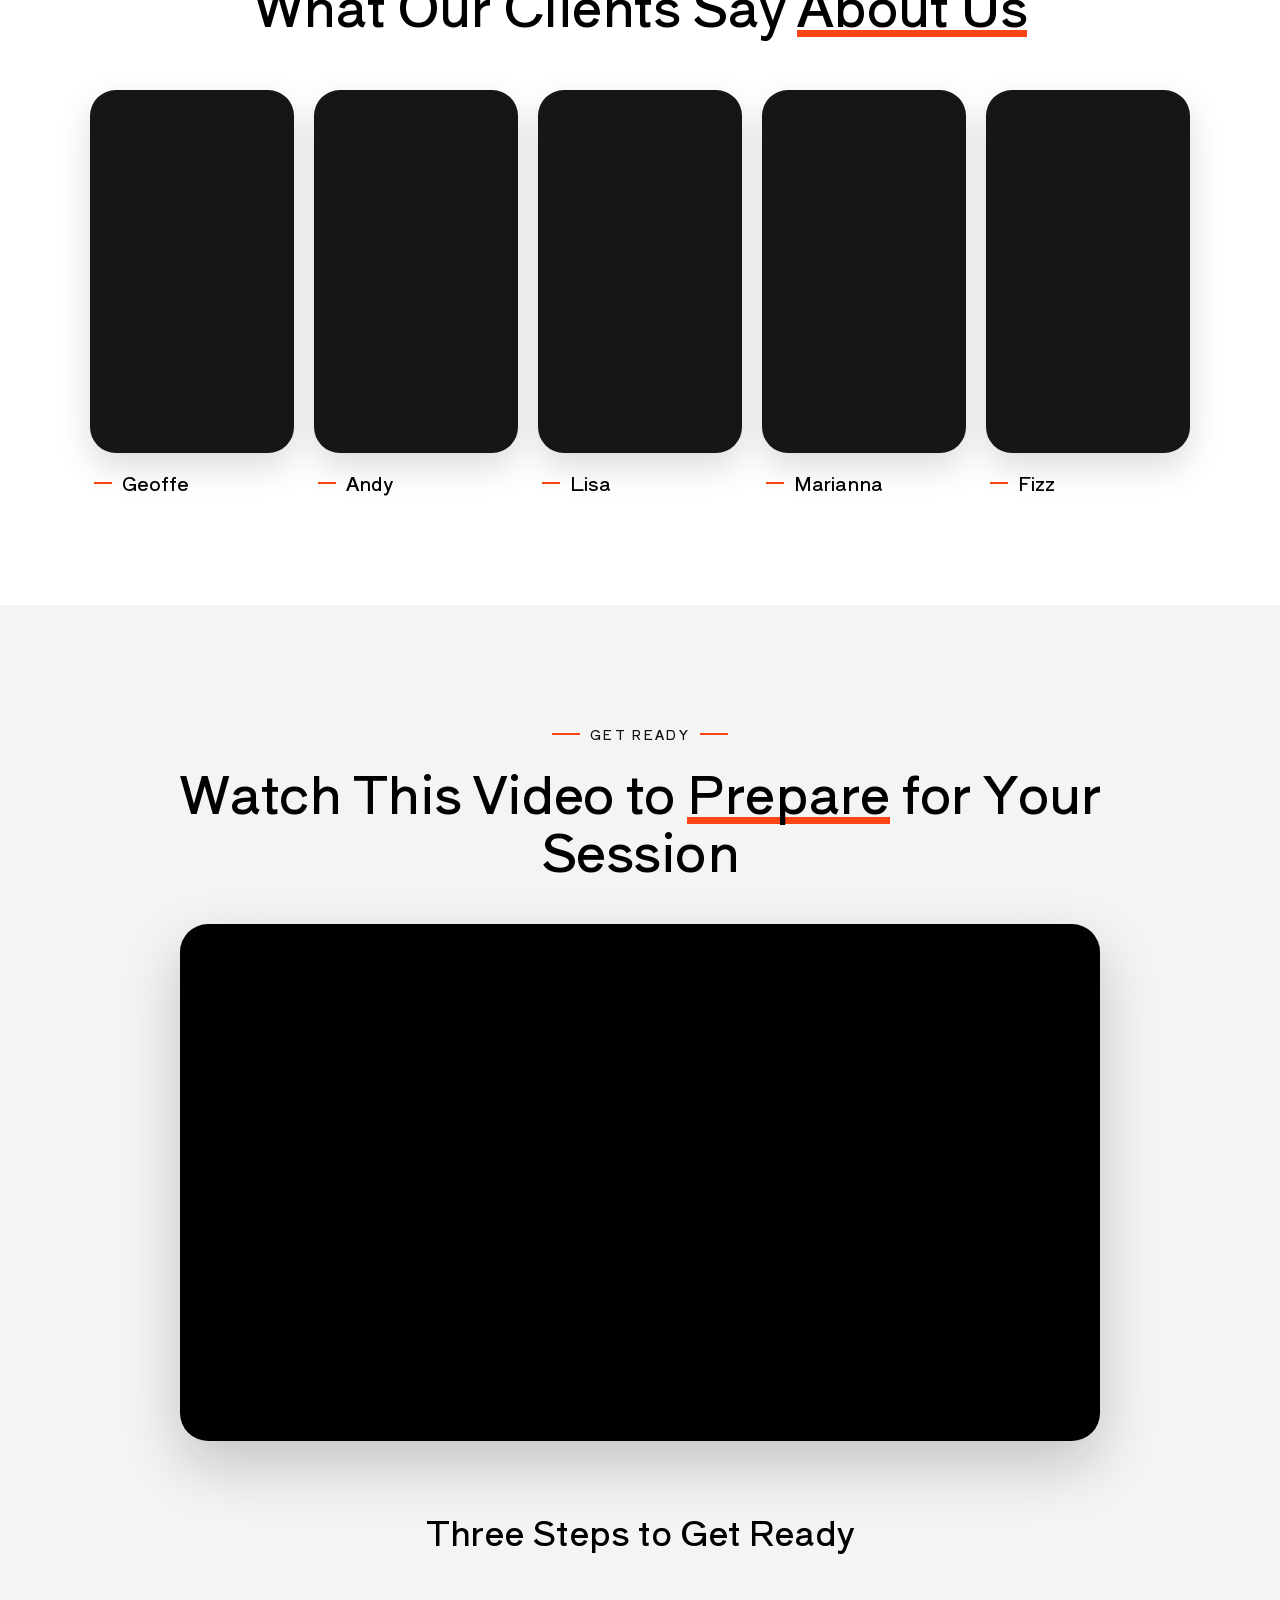
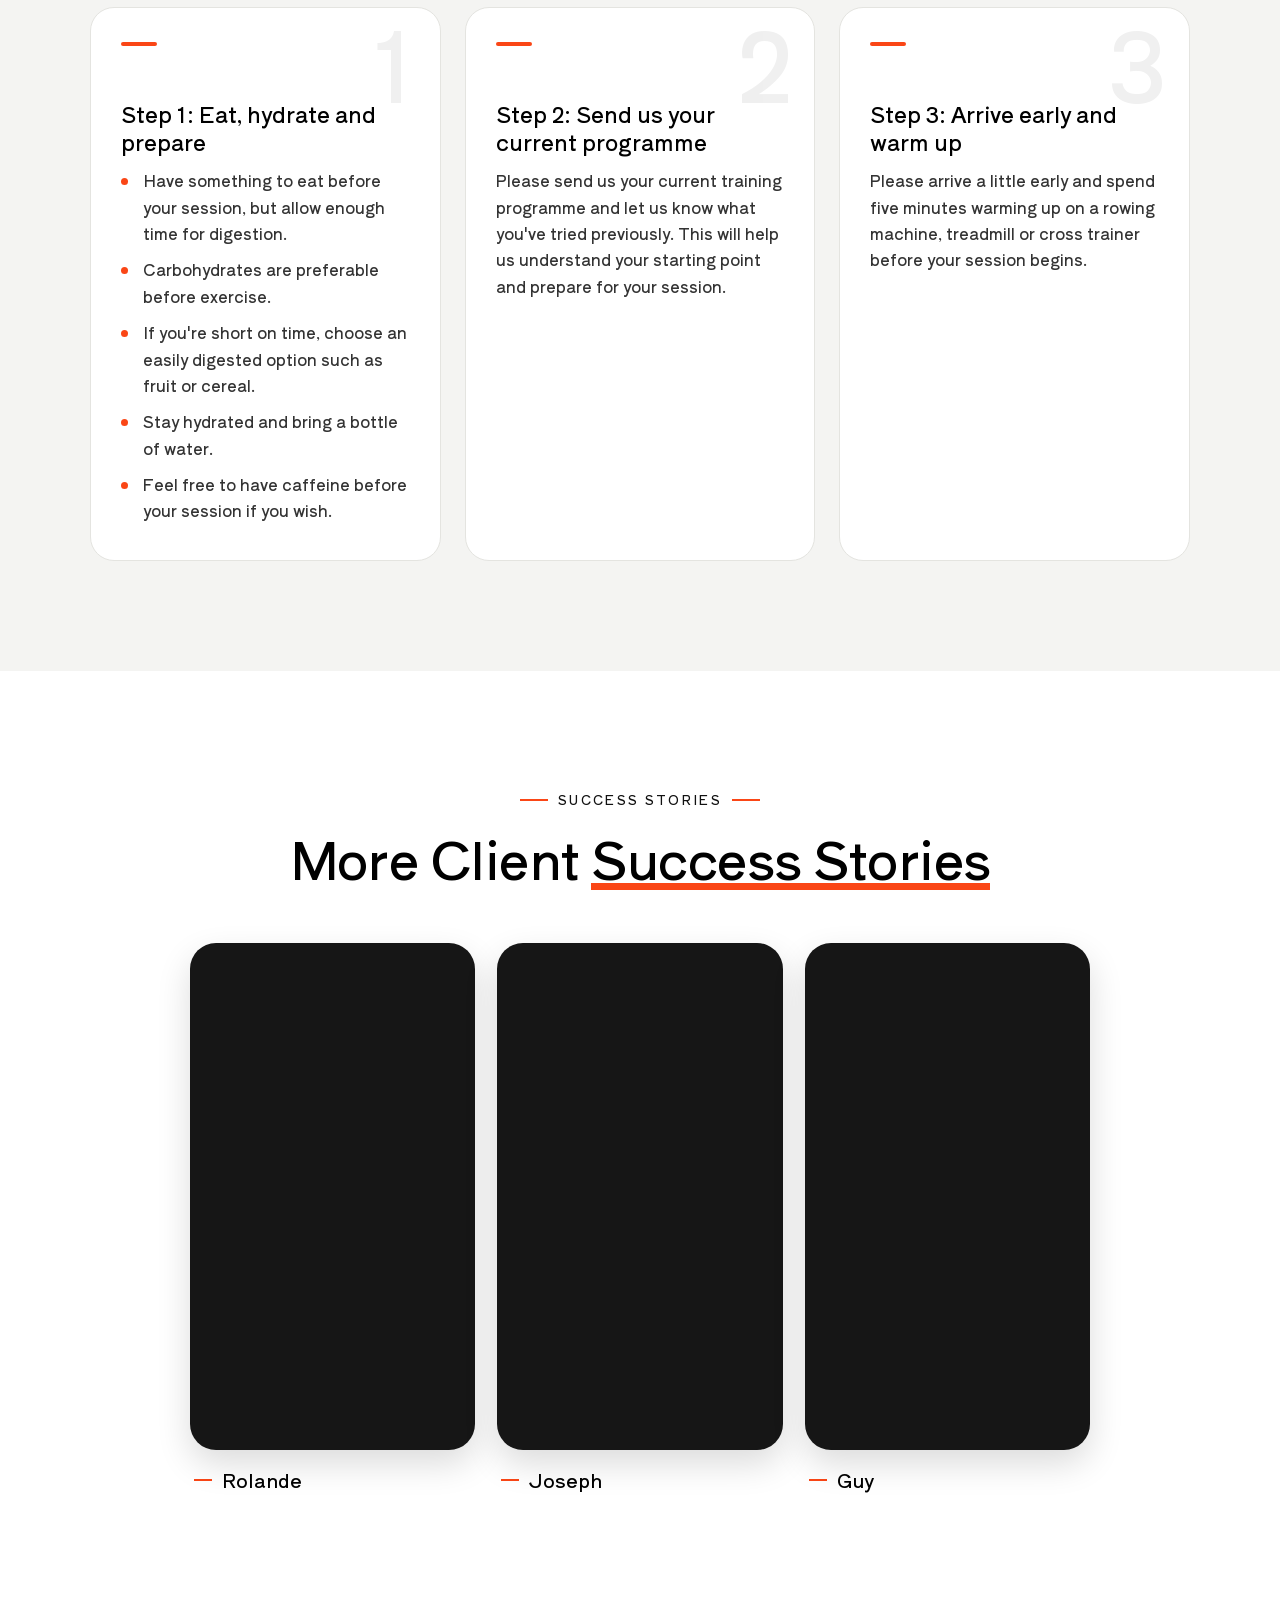
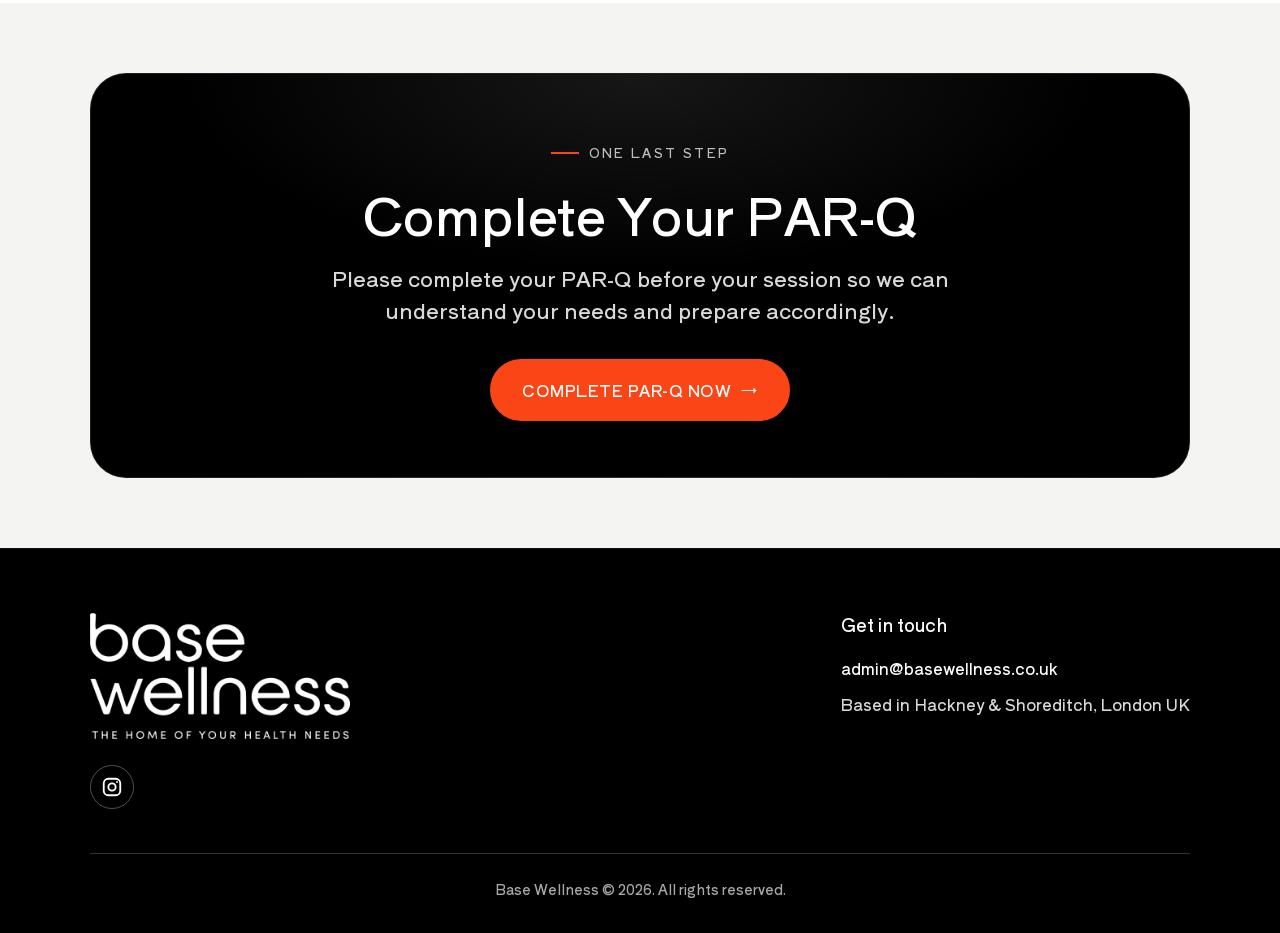
==== commit eea6f668: "Add YouTube video embeds, update headline and card layout Co-Authored-By: Claude Sonnet 5.5 <noreply" ====
--- a/index.html
+++ b/index.html
@@ -4,7 +4,7 @@
 <meta charset="utf-8">
 <meta name="viewport" content="width=device-width, initial-scale=1">
 <meta name="robots" content="noindex, nofollow">
-<title>Your free session has been booked | Base Wellness</title>
+<title>Your consultation session has been booked | Base Wellness</title>
 </head>
 <body style="margin:0">
 <style>
@@ -149,12 +149,13 @@
 /* 5 + 7. Client videos */
 .bwlp .bw-video{position:relative;overflow:hidden;background:#161616;aspect-ratio:9/16;width:100%;min-width:0;border-radius:26px;box-shadow:0 14px 34px rgba(0,0,0,.14);transition:box-shadow .35s}
 .bwlp .bw-video video{position:absolute;inset:0;width:100%;height:100%;max-width:100%;object-fit:cover;display:block}
+.bwlp .bw-video iframe{position:absolute;inset:0;width:100%;height:100%;border:0;display:block}
 .bwlp .bw-caption{min-width:0;overflow-wrap:anywhere}
 
 .bwlp .bw-testi .bw-grid{align-items:start;gap:22px}
 .bwlp .bw-testi .bw-grid-5{gap:20px}
 .bwlp .bw-testi .bw-grid>div{text-align:left;transition:transform .35s}
-.bwlp .bw-testi .bw-grid-3 .bw-video{aspect-ratio:4/5}
+.bwlp .bw-testi .bw-grid-3{max-width:900px;margin-left:auto;margin-right:auto}
 .bwlp .bw-testi .bw-grid>div:hover{transform:translateY(-6px)}
 .bwlp .bw-testi .bw-grid>div:hover .bw-video{box-shadow:0 28px 56px rgba(0,0,0,.24)}
 .bwlp .bw-caption{padding:18px 4px 0}
@@ -198,7 +199,7 @@
   .bwlp .bw-testi .bw-grid::-webkit-scrollbar{display:none}
   .bwlp .bw-testi .bw-grid>div{flex:0 0 74%;max-width:300px;scroll-snap-align:center;padding:0}
   .bwlp .bw-testi .bw-grid>div:hover{transform:none}
-  .bwlp .bw-testi .bw-video,.bwlp .bw-testi .bw-grid-3 .bw-video{aspect-ratio:4/5}
+  .bwlp .bw-testi .bw-video,.bwlp .bw-testi .bw-grid-3{max-width:900px;margin-left:auto;margin-right:auto}
   .bwlp .bw-caption{padding:14px 2px 0}
 }
 @media (max-width:520px){
@@ -232,7 +233,7 @@
       <div class="bw-check">
         <svg viewBox="0 0 24 24" fill="none" stroke="#fff" stroke-width="3.5" stroke-linecap="round" stroke-linejoin="round"><polyline points="20 6 9 17 4 12"></polyline></svg>
       </div>
-      <h1>Your free session<br>has been <em>booked.</em></h1>
+      <h1>Your consultation<br>session has been<br><em>booked.</em></h1>
       <p class="bw-lead">Check your email for your confirmation details.</p>
     </div>
   </section>
@@ -320,24 +321,24 @@
       <h2>What Our Clients Say <em>About Us</em></h2>
       <div class="bw-grid bw-grid-5">
         <div>
-          <div class="bw-video"><video controls preload="metadata" playsinline><source src="REPLACE_VIDEO_1_URL.mp4" type="video/mp4"></video></div>
-          <div class="bw-caption"><strong>Jeffrey</strong></div>
-        </div>
-        <div>
-          <div class="bw-video"><video controls preload="metadata" playsinline><source src="REPLACE_VIDEO_2_URL.mp4" type="video/mp4"></video></div>
+          <div class="bw-video"><iframe src="https://www.youtube-nocookie.com/embed/Y_w8tSB7dg4?rel=0&amp;modestbranding=1&amp;playsinline=1" title="Geoffe - client review" loading="lazy" allow="accelerometer; autoplay; clipboard-write; encrypted-media; gyroscope; picture-in-picture; fullscreen" allowfullscreen></iframe></div>
+          <div class="bw-caption"><strong>Geoffe</strong></div>
+        </div>
+        <div>
+          <div class="bw-video"><iframe src="https://www.youtube-nocookie.com/embed/YipaIn5Fvrc?rel=0&amp;modestbranding=1&amp;playsinline=1" title="Andy - client review" loading="lazy" allow="accelerometer; autoplay; clipboard-write; encrypted-media; gyroscope; picture-in-picture; fullscreen" allowfullscreen></iframe></div>
           <div class="bw-caption"><strong>Andy</strong></div>
         </div>
         <div>
-          <div class="bw-video"><video controls preload="metadata" playsinline><source src="REPLACE_VIDEO_3_URL.mp4" type="video/mp4"></video></div>
+          <div class="bw-video"><iframe src="https://www.youtube-nocookie.com/embed/E8MffMLtiIk?rel=0&amp;modestbranding=1&amp;playsinline=1" title="Lisa - client review" loading="lazy" allow="accelerometer; autoplay; clipboard-write; encrypted-media; gyroscope; picture-in-picture; fullscreen" allowfullscreen></iframe></div>
           <div class="bw-caption"><strong>Lisa</strong></div>
         </div>
         <div>
-          <div class="bw-video"><video controls preload="metadata" playsinline><source src="REPLACE_VIDEO_4_URL.mp4" type="video/mp4"></video></div>
-          <div class="bw-caption"><strong>Mariana</strong></div>
-        </div>
-        <div>
-          <div class="bw-video"><video controls preload="metadata" playsinline><source src="REPLACE_VIDEO_5_URL.mp4" type="video/mp4"></video></div>
-          <div class="bw-caption"><strong>REPLACE_NAME_5</strong></div>
+          <div class="bw-video"><iframe src="https://www.youtube-nocookie.com/embed/7k_E0GaZzKA?rel=0&amp;modestbranding=1&amp;playsinline=1" title="Marianna - client review" loading="lazy" allow="accelerometer; autoplay; clipboard-write; encrypted-media; gyroscope; picture-in-picture; fullscreen" allowfullscreen></iframe></div>
+          <div class="bw-caption"><strong>Marianna</strong></div>
+        </div>
+        <div>
+          <div class="bw-video"><iframe src="https://www.youtube-nocookie.com/embed/Hw6vvtDGdQk?rel=0&amp;modestbranding=1&amp;playsinline=1" title="Fizz - client review" loading="lazy" allow="accelerometer; autoplay; clipboard-write; encrypted-media; gyroscope; picture-in-picture; fullscreen" allowfullscreen></iframe></div>
+          <div class="bw-caption"><strong>Fizz</strong></div>
         </div>
       </div>
     </div>
@@ -349,7 +350,7 @@
       <span class="bw-eyebrow">Get ready</span>
       <h2>Watch This Video to <em>Prepare</em> for Your Session</h2>
       <div class="bw-embed">
-        <iframe src="REPLACE_PREPARE_VIDEO_EMBED_URL" title="Prepare for your session" loading="lazy" allow="accelerometer; autoplay; clipboard-write; encrypted-media; gyroscope; picture-in-picture; fullscreen" allowfullscreen></iframe>
+        <iframe src="https://www.youtube-nocookie.com/embed/9-wPFscqcRA?rel=0&amp;modestbranding=1&amp;playsinline=1" title="Prepare for your session" loading="lazy" allow="accelerometer; autoplay; clipboard-write; encrypted-media; gyroscope; picture-in-picture; fullscreen" allowfullscreen></iframe>
       </div>
 
       <h3 class="bw-subhead">Three Steps to Get Ready</h3>
@@ -386,16 +387,16 @@
       <h2>More Client <em>Success Stories</em></h2>
       <div class="bw-grid bw-grid-3">
         <div>
-          <div class="bw-video"><video controls preload="metadata" playsinline><source src="REPLACE_VIDEO_6_URL.mp4" type="video/mp4"></video></div>
-          <div class="bw-caption"><strong>REPLACE_CLIENT_NAME_6</strong></div>
-        </div>
-        <div>
-          <div class="bw-video"><video controls preload="metadata" playsinline><source src="REPLACE_VIDEO_7_URL.mp4" type="video/mp4"></video></div>
-          <div class="bw-caption"><strong>REPLACE_CLIENT_NAME_7</strong></div>
-        </div>
-        <div>
-          <div class="bw-video"><video controls preload="metadata" playsinline><source src="REPLACE_VIDEO_8_URL.mp4" type="video/mp4"></video></div>
-          <div class="bw-caption"><strong>REPLACE_CLIENT_NAME_8</strong></div>
+          <div class="bw-video"><iframe src="https://www.youtube-nocookie.com/embed/2OeaMsjUkRk?rel=0&amp;modestbranding=1&amp;playsinline=1" title="Rolande - client review" loading="lazy" allow="accelerometer; autoplay; clipboard-write; encrypted-media; gyroscope; picture-in-picture; fullscreen" allowfullscreen></iframe></div>
+          <div class="bw-caption"><strong>Rolande</strong></div>
+        </div>
+        <div>
+          <div class="bw-video"><iframe src="https://www.youtube-nocookie.com/embed/uIeN-zUDi6I?rel=0&amp;modestbranding=1&amp;playsinline=1" title="Joseph - client review" loading="lazy" allow="accelerometer; autoplay; clipboard-write; encrypted-media; gyroscope; picture-in-picture; fullscreen" allowfullscreen></iframe></div>
+          <div class="bw-caption"><strong>Joseph</strong></div>
+        </div>
+        <div>
+          <div class="bw-video"><iframe src="https://www.youtube-nocookie.com/embed/qi1RJk5eqOU?rel=0&amp;modestbranding=1&amp;playsinline=1" title="Guy - client review" loading="lazy" allow="accelerometer; autoplay; clipboard-write; encrypted-media; gyroscope; picture-in-picture; fullscreen" allowfullscreen></iframe></div>
+          <div class="bw-caption"><strong>Guy</strong></div>
         </div>
       </div>
     </div>
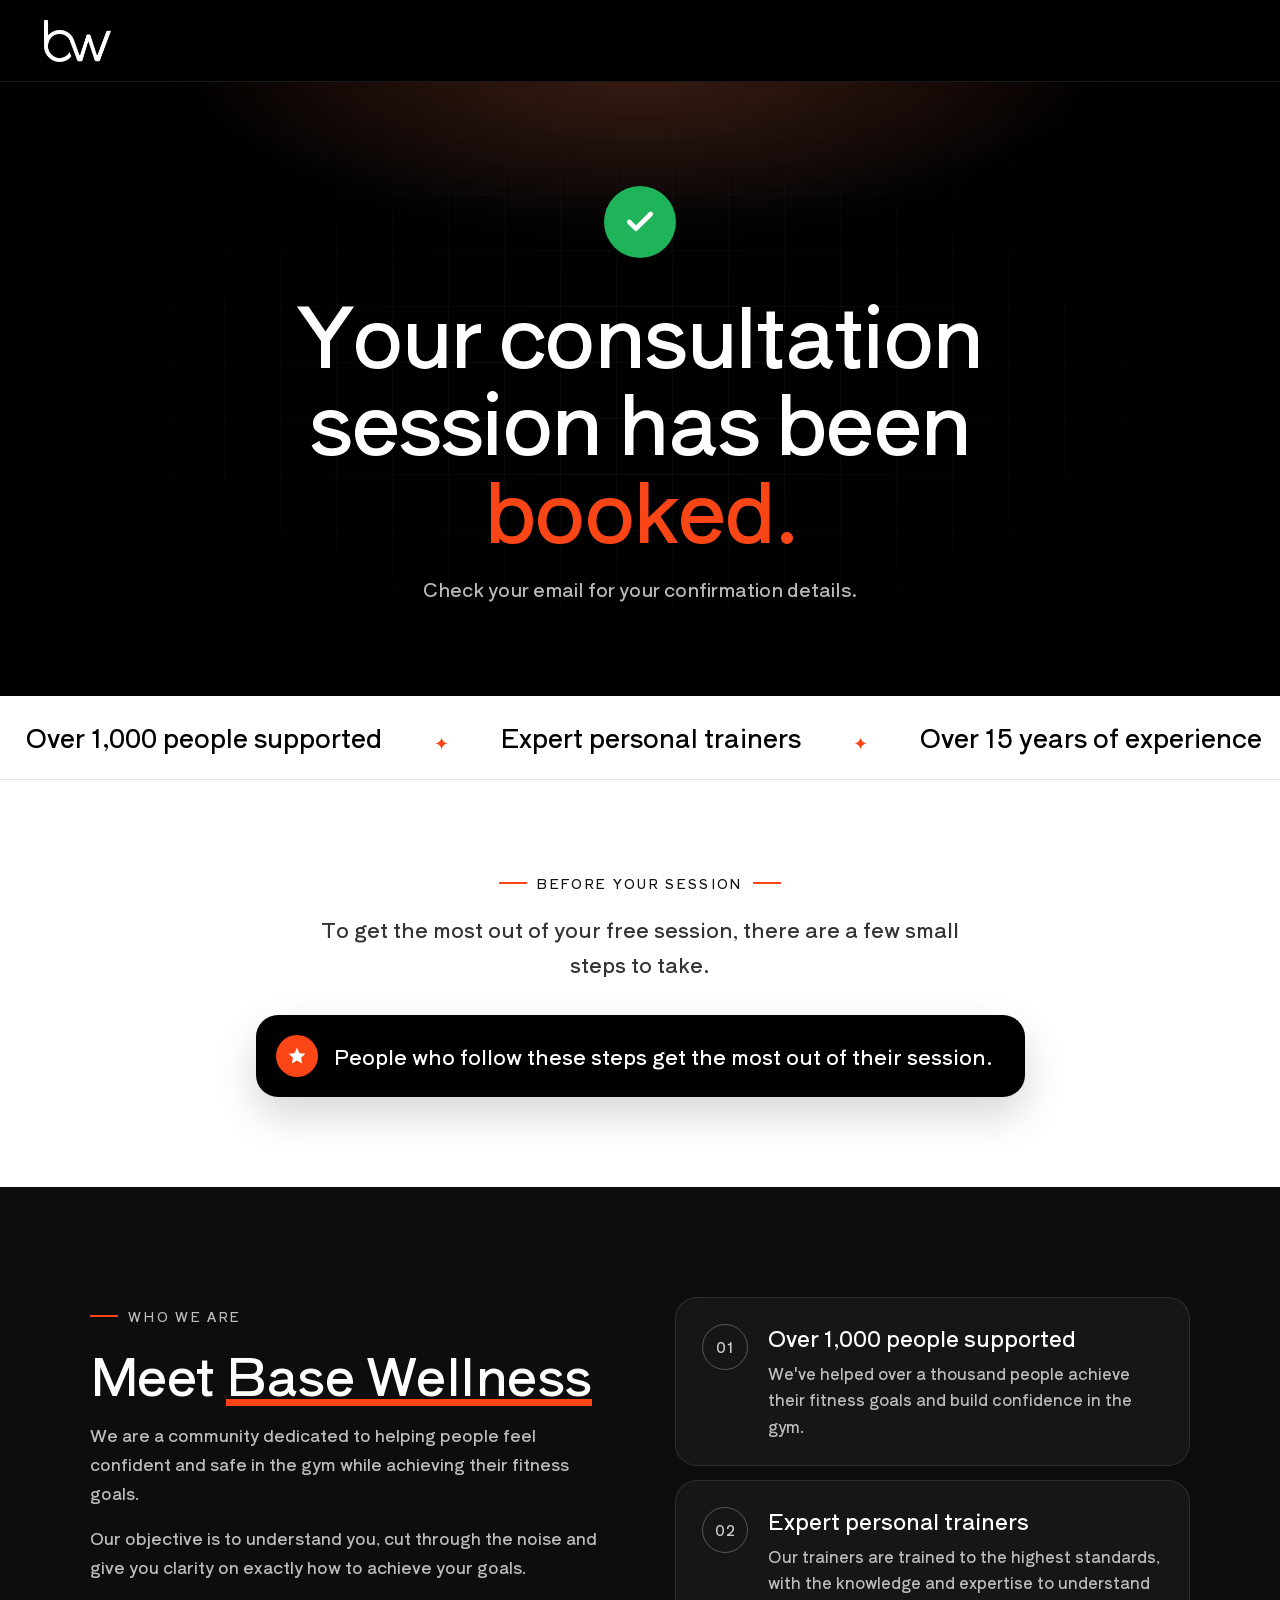
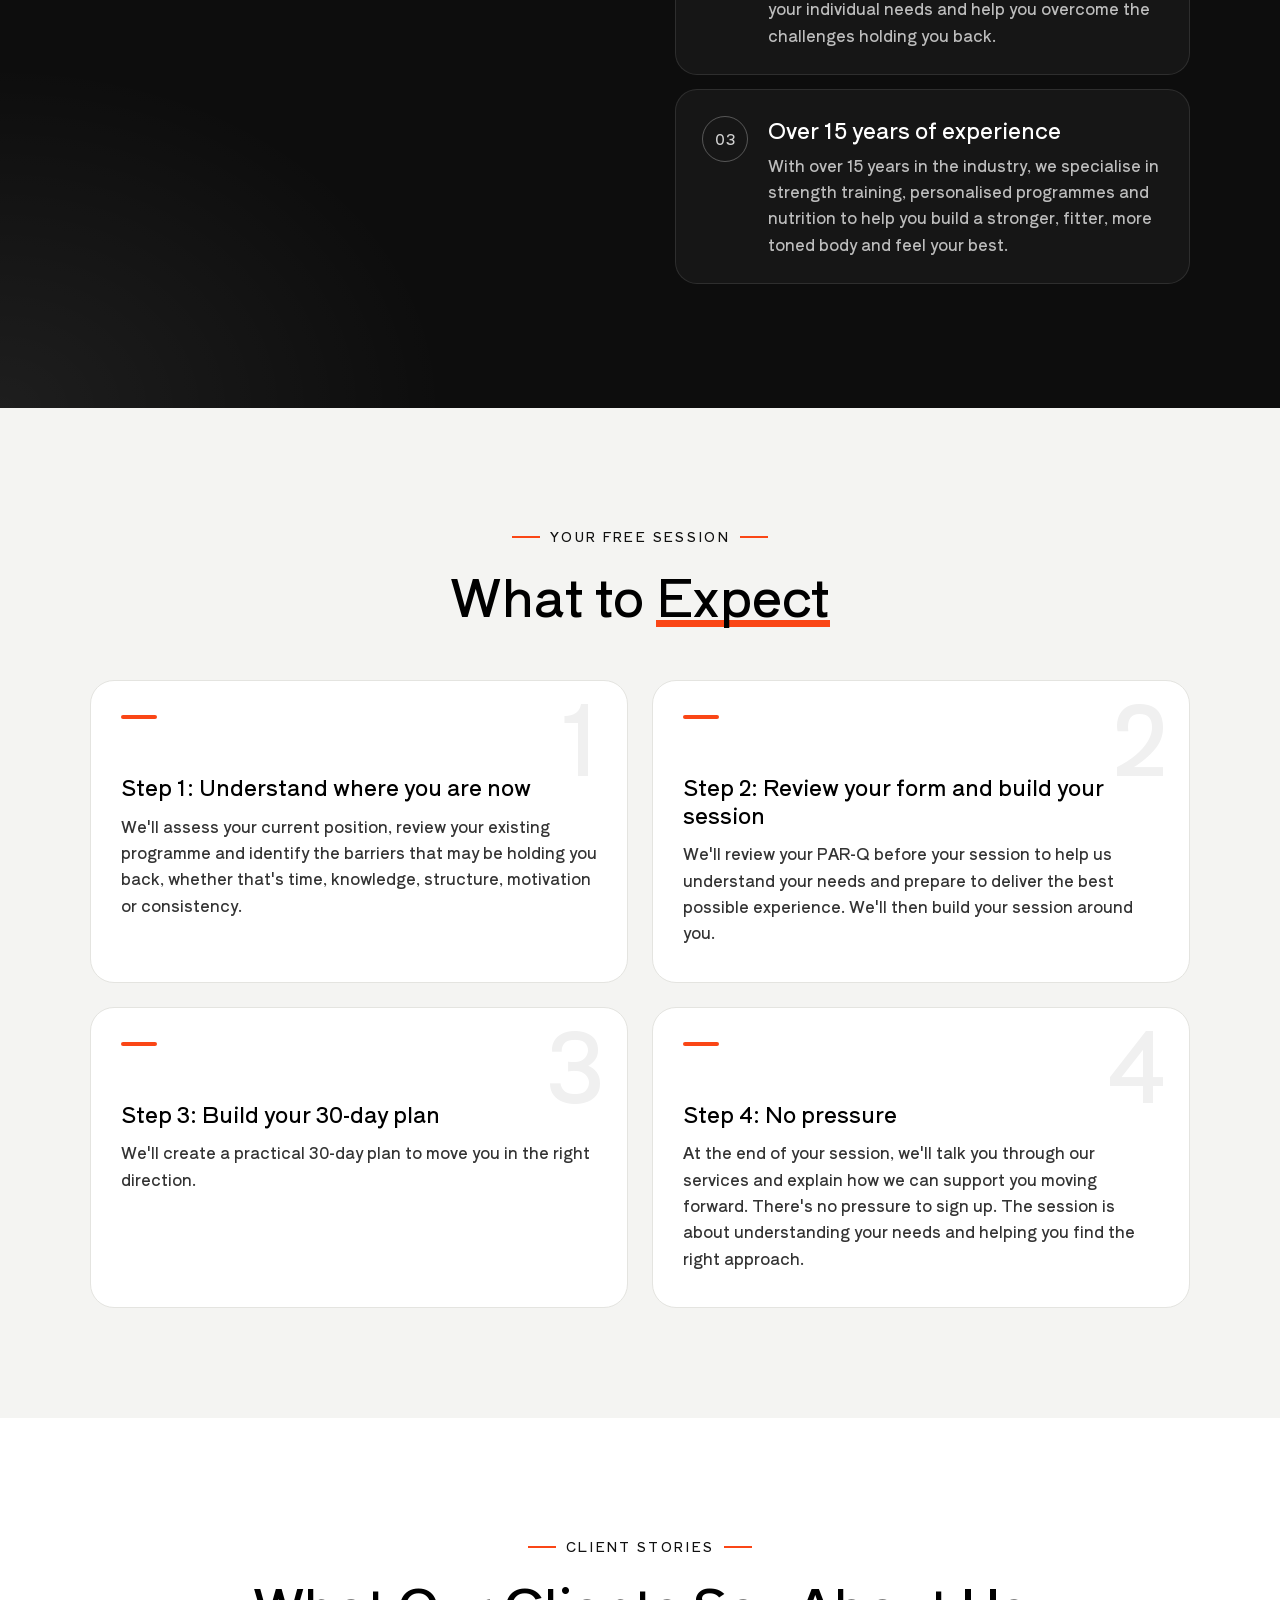
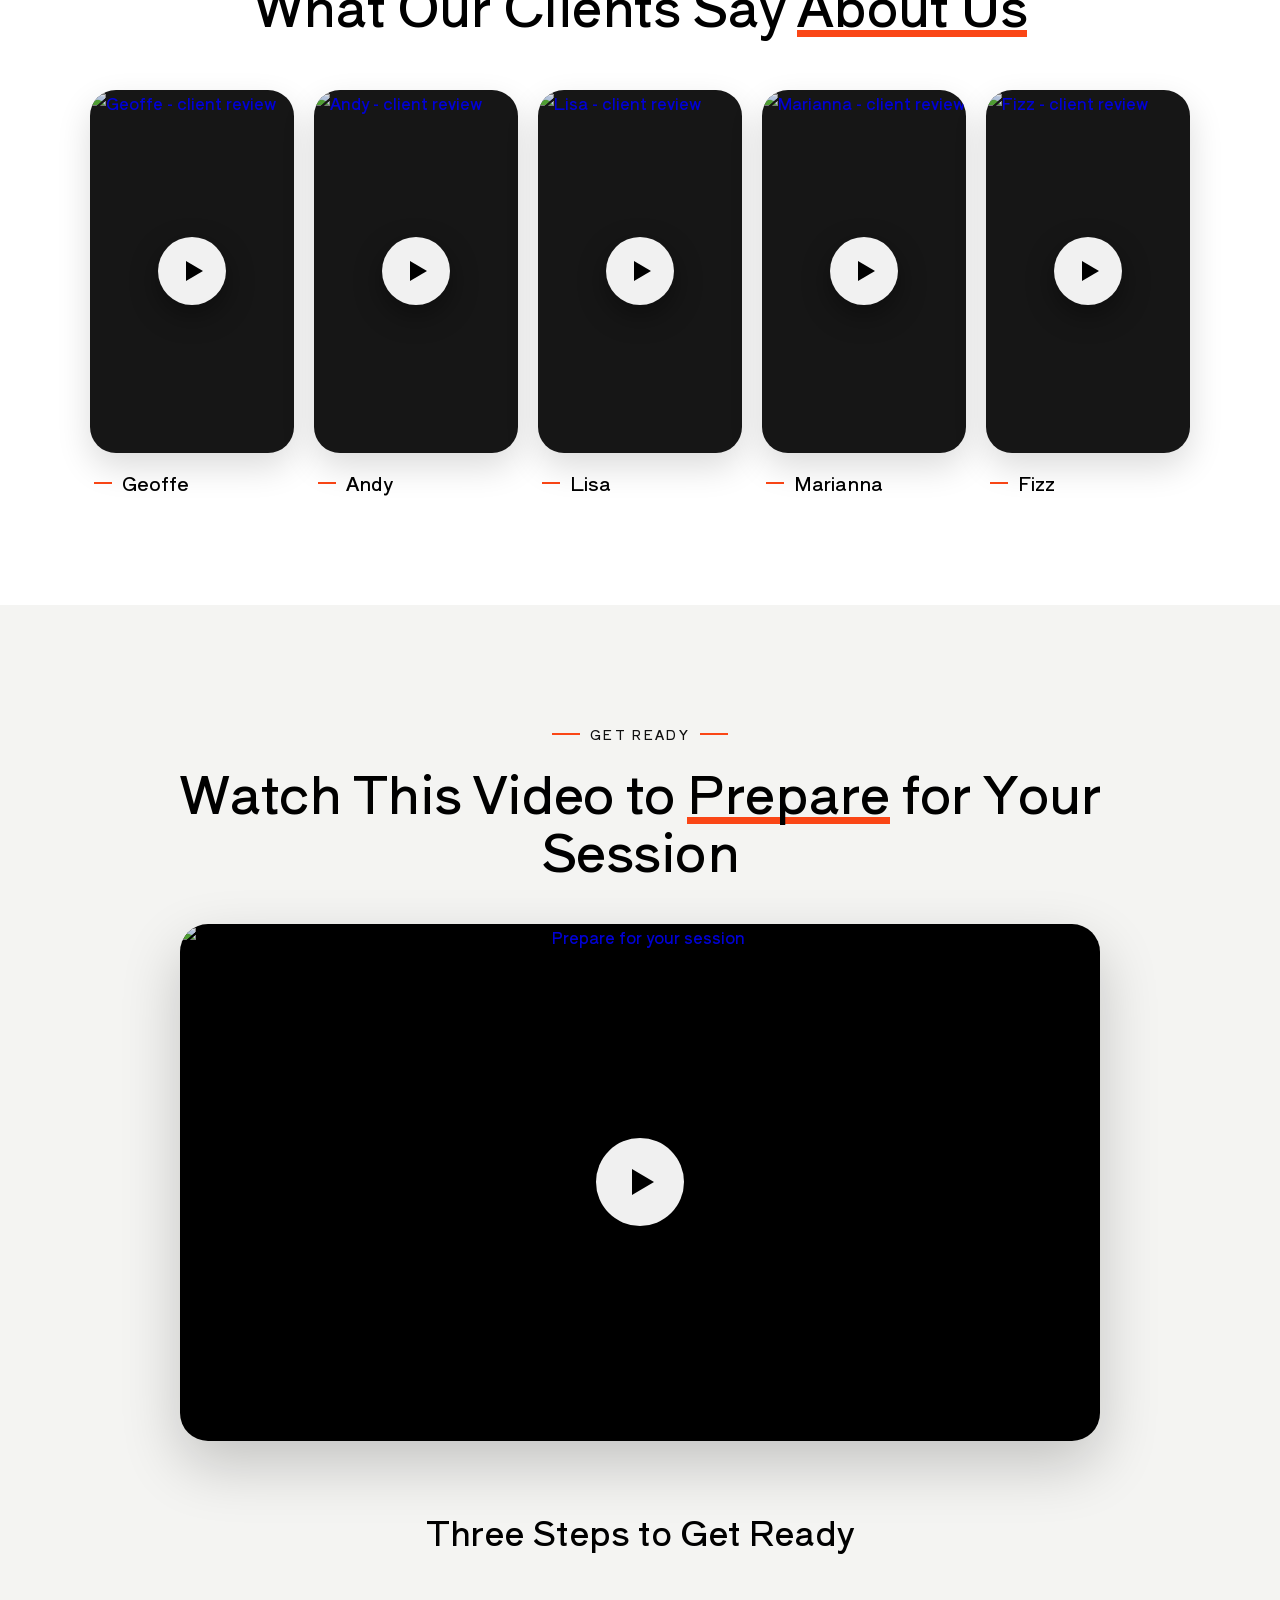
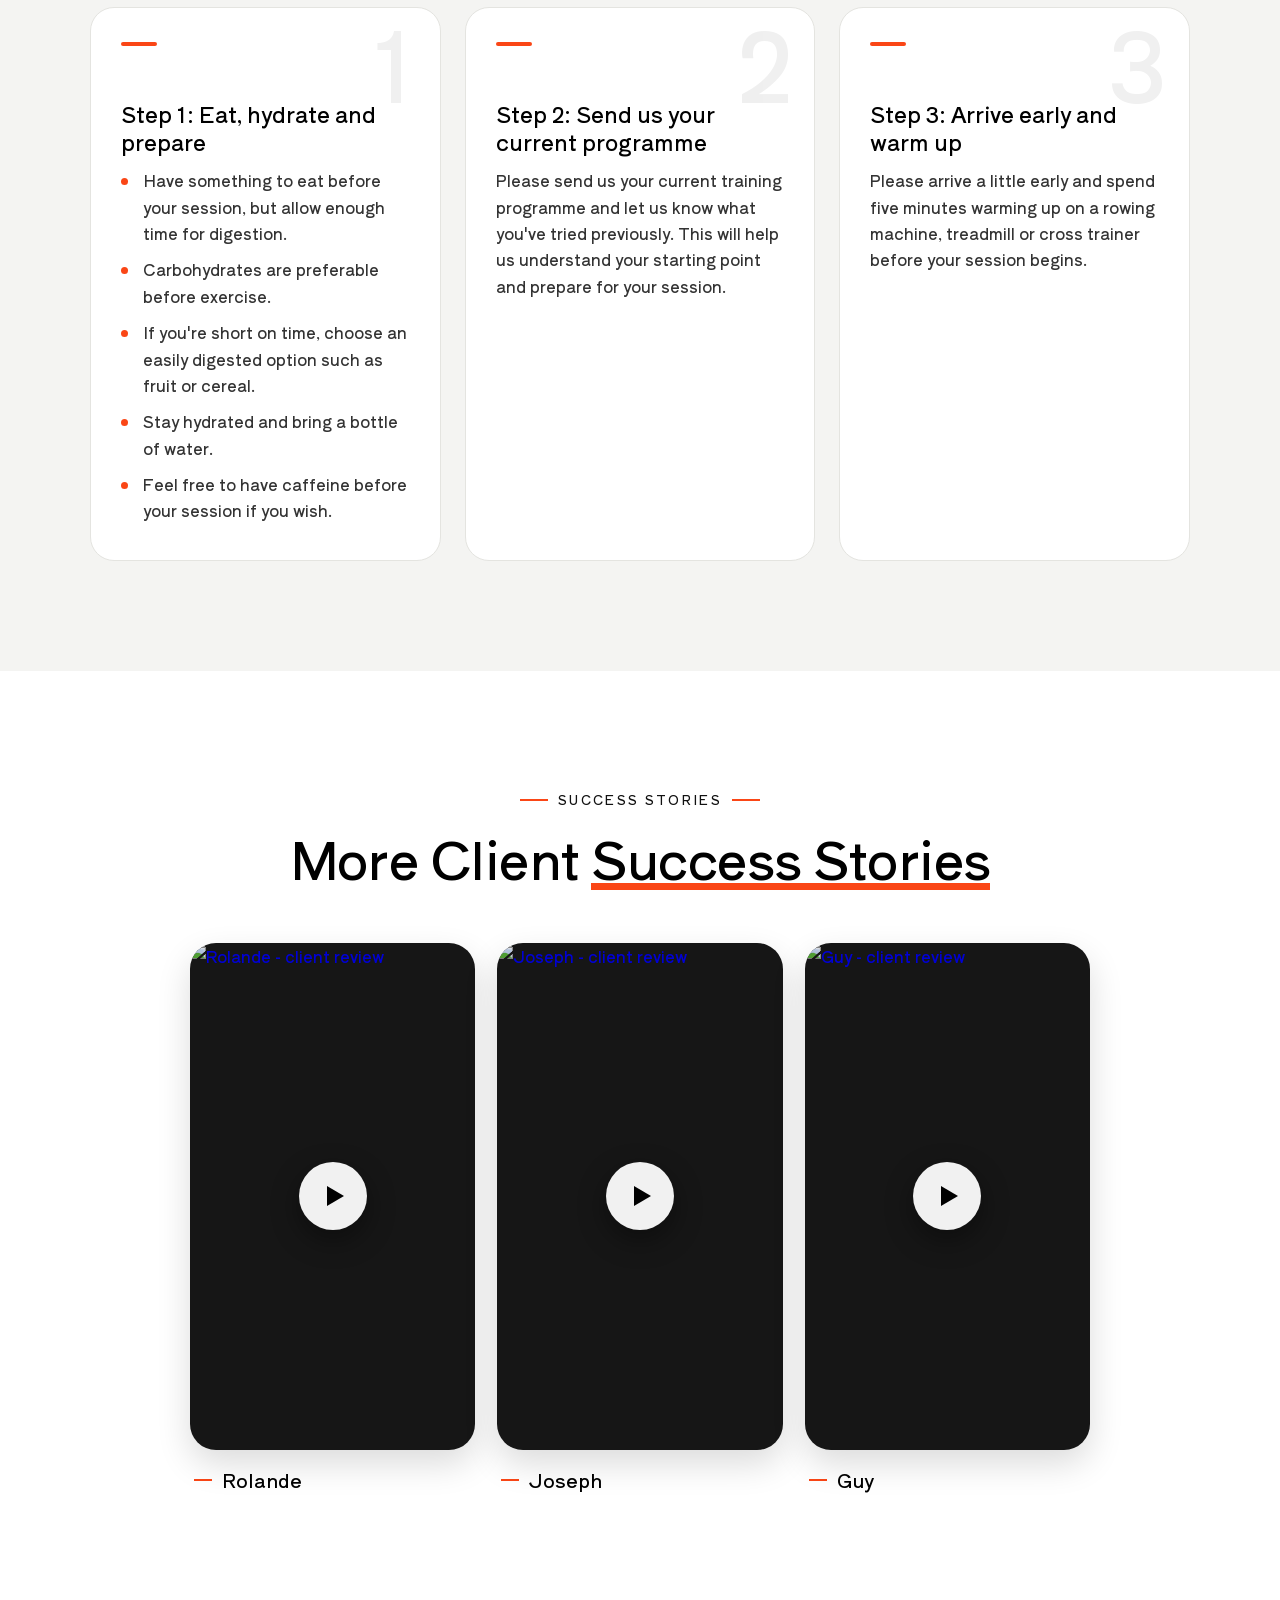
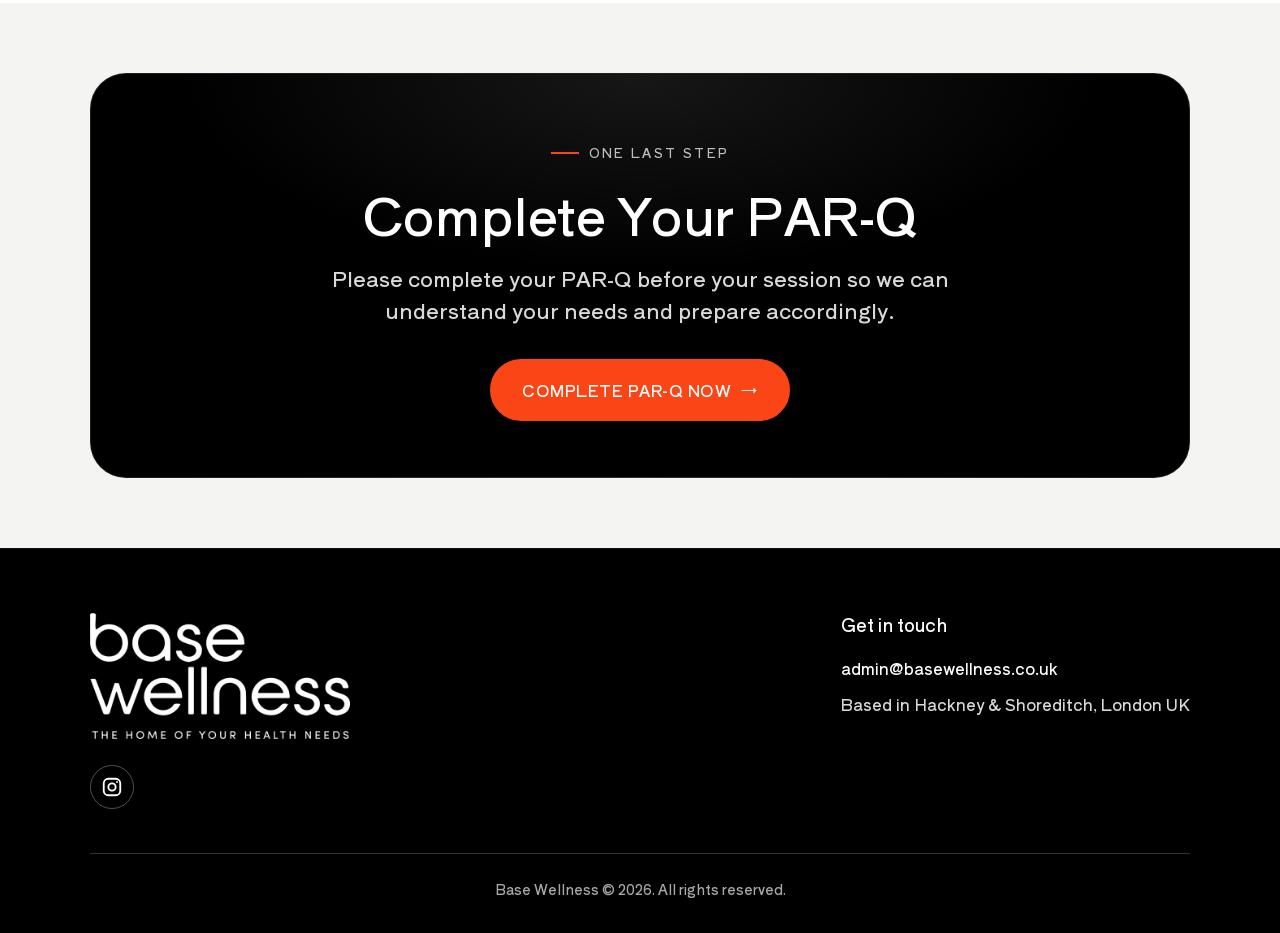
==== commit 30daed00: "Replace YouTube embeds with thumbnail facades and custom play button Co-Authored-By: Claude Sonnet 5" ====
--- a/index.html
+++ b/index.html
@@ -150,6 +150,18 @@
 .bwlp .bw-video{position:relative;overflow:hidden;background:#161616;aspect-ratio:9/16;width:100%;min-width:0;border-radius:26px;box-shadow:0 14px 34px rgba(0,0,0,.14);transition:box-shadow .35s}
 .bwlp .bw-video video{position:absolute;inset:0;width:100%;height:100%;max-width:100%;object-fit:cover;display:block}
 .bwlp .bw-video iframe{position:absolute;inset:0;width:100%;height:100%;border:0;display:block}
+/* Video thumbnails with custom play button (script at the bottom swaps in the YouTube player on click) */
+.bwlp a.bw-yt{display:block;cursor:pointer;text-decoration:none!important}
+.bwlp .bw-yt img{position:absolute;inset:0;width:100%;height:100%;max-width:none;object-fit:cover;display:block;filter:brightness(.9);transition:transform .6s,filter .3s}
+.bwlp .bw-yt:hover img{transform:scale(1.04);filter:brightness(1)}
+.bwlp .bw-yt:before{content:"";position:absolute;left:50%;top:50%;width:68px;height:68px;margin:-34px 0 0 -34px;border-radius:50%;background:rgba(255,255,255,.94);box-shadow:0 10px 28px rgba(0,0,0,.4);transition:transform .3s,background .3s;z-index:1}
+.bwlp .bw-yt:after{content:"";position:absolute;left:50%;top:50%;margin:-10px 0 0 -6px;border-style:solid;border-width:10px 0 10px 17px;border-color:transparent transparent transparent #000;transition:border-color .3s;z-index:2}
+.bwlp .bw-yt:hover:before{transform:scale(1.1);background:var(--bw-orange)}
+.bwlp .bw-yt:hover:after{border-left-color:#fff}
+.bwlp .bw-embed.bw-yt:before{width:88px;height:88px;margin:-44px 0 0 -44px}
+.bwlp .bw-embed.bw-yt:after{margin:-13px 0 0 -8px;border-width:13px 0 13px 22px}
+.bwlp .bw-yt.is-playing:before,.bwlp .bw-yt.is-playing:after{display:none}
+.bwlp .bw-yt:focus-visible{outline:3px solid var(--bw-orange);outline-offset:3px}
 .bwlp .bw-caption{min-width:0;overflow-wrap:anywhere}
 
 .bwlp .bw-testi .bw-grid{align-items:start;gap:22px}
@@ -321,23 +333,23 @@
       <h2>What Our Clients Say <em>About Us</em></h2>
       <div class="bw-grid bw-grid-5">
         <div>
-          <div class="bw-video"><iframe src="https://www.youtube-nocookie.com/embed/Y_w8tSB7dg4?rel=0&amp;modestbranding=1&amp;playsinline=1" title="Geoffe - client review" loading="lazy" allow="accelerometer; autoplay; clipboard-write; encrypted-media; gyroscope; picture-in-picture; fullscreen" allowfullscreen></iframe></div>
+          <a class="bw-video bw-yt" href="https://www.youtube.com/shorts/Y_w8tSB7dg4" target="_blank" rel="noopener" data-yt="Y_w8tSB7dg4" data-title="Geoffe - client review" aria-label="Play Geoffe's review"><img src="https://i.ytimg.com/vi/Y_w8tSB7dg4/maxresdefault.jpg" alt="Geoffe - client review" loading="lazy"></a>
           <div class="bw-caption"><strong>Geoffe</strong></div>
         </div>
         <div>
-          <div class="bw-video"><iframe src="https://www.youtube-nocookie.com/embed/YipaIn5Fvrc?rel=0&amp;modestbranding=1&amp;playsinline=1" title="Andy - client review" loading="lazy" allow="accelerometer; autoplay; clipboard-write; encrypted-media; gyroscope; picture-in-picture; fullscreen" allowfullscreen></iframe></div>
+          <a class="bw-video bw-yt" href="https://www.youtube.com/shorts/YipaIn5Fvrc" target="_blank" rel="noopener" data-yt="YipaIn5Fvrc" data-title="Andy - client review" aria-label="Play Andy's review"><img src="https://i.ytimg.com/vi/YipaIn5Fvrc/maxresdefault.jpg" alt="Andy - client review" loading="lazy"></a>
           <div class="bw-caption"><strong>Andy</strong></div>
         </div>
         <div>
-          <div class="bw-video"><iframe src="https://www.youtube-nocookie.com/embed/E8MffMLtiIk?rel=0&amp;modestbranding=1&amp;playsinline=1" title="Lisa - client review" loading="lazy" allow="accelerometer; autoplay; clipboard-write; encrypted-media; gyroscope; picture-in-picture; fullscreen" allowfullscreen></iframe></div>
+          <a class="bw-video bw-yt" href="https://www.youtube.com/shorts/E8MffMLtiIk" target="_blank" rel="noopener" data-yt="E8MffMLtiIk" data-title="Lisa - client review" aria-label="Play Lisa's review"><img src="https://i.ytimg.com/vi/E8MffMLtiIk/maxresdefault.jpg" alt="Lisa - client review" loading="lazy"></a>
           <div class="bw-caption"><strong>Lisa</strong></div>
         </div>
         <div>
-          <div class="bw-video"><iframe src="https://www.youtube-nocookie.com/embed/7k_E0GaZzKA?rel=0&amp;modestbranding=1&amp;playsinline=1" title="Marianna - client review" loading="lazy" allow="accelerometer; autoplay; clipboard-write; encrypted-media; gyroscope; picture-in-picture; fullscreen" allowfullscreen></iframe></div>
+          <a class="bw-video bw-yt" href="https://www.youtube.com/shorts/7k_E0GaZzKA" target="_blank" rel="noopener" data-yt="7k_E0GaZzKA" data-title="Marianna - client review" aria-label="Play Marianna's review"><img src="https://i.ytimg.com/vi/7k_E0GaZzKA/maxresdefault.jpg" alt="Marianna - client review" loading="lazy"></a>
           <div class="bw-caption"><strong>Marianna</strong></div>
         </div>
         <div>
-          <div class="bw-video"><iframe src="https://www.youtube-nocookie.com/embed/Hw6vvtDGdQk?rel=0&amp;modestbranding=1&amp;playsinline=1" title="Fizz - client review" loading="lazy" allow="accelerometer; autoplay; clipboard-write; encrypted-media; gyroscope; picture-in-picture; fullscreen" allowfullscreen></iframe></div>
+          <a class="bw-video bw-yt" href="https://www.youtube.com/shorts/Hw6vvtDGdQk" target="_blank" rel="noopener" data-yt="Hw6vvtDGdQk" data-title="Fizz - client review" aria-label="Play Fizz's review"><img src="https://i.ytimg.com/vi/Hw6vvtDGdQk/maxresdefault.jpg" alt="Fizz - client review" loading="lazy"></a>
           <div class="bw-caption"><strong>Fizz</strong></div>
         </div>
       </div>
@@ -349,9 +361,7 @@
     <div class="bw-wrap bw-center">
       <span class="bw-eyebrow">Get ready</span>
       <h2>Watch This Video to <em>Prepare</em> for Your Session</h2>
-      <div class="bw-embed">
-        <iframe src="https://www.youtube-nocookie.com/embed/9-wPFscqcRA?rel=0&amp;modestbranding=1&amp;playsinline=1" title="Prepare for your session" loading="lazy" allow="accelerometer; autoplay; clipboard-write; encrypted-media; gyroscope; picture-in-picture; fullscreen" allowfullscreen></iframe>
-      </div>
+      <a class="bw-embed bw-yt" href="https://youtu.be/9-wPFscqcRA" target="_blank" rel="noopener" data-yt="9-wPFscqcRA" data-title="Prepare for your session" aria-label="Play the preparation video"><img src="https://i.ytimg.com/vi/9-wPFscqcRA/maxresdefault.jpg" alt="Prepare for your session" loading="lazy"></a>
 
       <h3 class="bw-subhead">Three Steps to Get Ready</h3>
       <div class="bw-grid bw-grid-3">
@@ -387,15 +397,15 @@
       <h2>More Client <em>Success Stories</em></h2>
       <div class="bw-grid bw-grid-3">
         <div>
-          <div class="bw-video"><iframe src="https://www.youtube-nocookie.com/embed/2OeaMsjUkRk?rel=0&amp;modestbranding=1&amp;playsinline=1" title="Rolande - client review" loading="lazy" allow="accelerometer; autoplay; clipboard-write; encrypted-media; gyroscope; picture-in-picture; fullscreen" allowfullscreen></iframe></div>
+          <a class="bw-video bw-yt" href="https://www.youtube.com/shorts/2OeaMsjUkRk" target="_blank" rel="noopener" data-yt="2OeaMsjUkRk" data-title="Rolande - client review" aria-label="Play Rolande's review"><img src="https://i.ytimg.com/vi/2OeaMsjUkRk/maxresdefault.jpg" alt="Rolande - client review" loading="lazy"></a>
           <div class="bw-caption"><strong>Rolande</strong></div>
         </div>
         <div>
-          <div class="bw-video"><iframe src="https://www.youtube-nocookie.com/embed/uIeN-zUDi6I?rel=0&amp;modestbranding=1&amp;playsinline=1" title="Joseph - client review" loading="lazy" allow="accelerometer; autoplay; clipboard-write; encrypted-media; gyroscope; picture-in-picture; fullscreen" allowfullscreen></iframe></div>
+          <a class="bw-video bw-yt" href="https://www.youtube.com/shorts/uIeN-zUDi6I" target="_blank" rel="noopener" data-yt="uIeN-zUDi6I" data-title="Joseph - client review" aria-label="Play Joseph's review"><img src="https://i.ytimg.com/vi/uIeN-zUDi6I/maxresdefault.jpg" alt="Joseph - client review" loading="lazy"></a>
           <div class="bw-caption"><strong>Joseph</strong></div>
         </div>
         <div>
-          <div class="bw-video"><iframe src="https://www.youtube-nocookie.com/embed/qi1RJk5eqOU?rel=0&amp;modestbranding=1&amp;playsinline=1" title="Guy - client review" loading="lazy" allow="accelerometer; autoplay; clipboard-write; encrypted-media; gyroscope; picture-in-picture; fullscreen" allowfullscreen></iframe></div>
+          <a class="bw-video bw-yt" href="https://www.youtube.com/shorts/qi1RJk5eqOU" target="_blank" rel="noopener" data-yt="qi1RJk5eqOU" data-title="Guy - client review" aria-label="Play Guy's review"><img src="https://i.ytimg.com/vi/qi1RJk5eqOU/maxresdefault.jpg" alt="Guy - client review" loading="lazy"></a>
           <div class="bw-caption"><strong>Guy</strong></div>
         </div>
       </div>
@@ -432,6 +442,38 @@
 
 </div>
 
+<script>
+(function () {
+  if (window.bwYtReady) return;
+  window.bwYtReady = true;
+  document.addEventListener('click', function (e) {
+    var el = e.target.closest ? e.target.closest('a.bw-yt') : null;
+    if (!el) return;
+    if (el.classList.contains('is-playing')) return;
+    var id = el.getAttribute('data-yt');
+    if (!id) return;
+    e.preventDefault();
+    var others = document.querySelectorAll('.bw-yt.is-playing');
+    Array.prototype.forEach.call(others, function (p) {
+      p.innerHTML = p.__orig;
+      p.href = p.__href;
+      p.classList.remove('is-playing');
+    });
+    el.__orig = el.innerHTML;
+    el.__href = el.getAttribute('href');
+    var amp = String.fromCharCode(38);
+    var f = document.createElement('iframe');
+    f.src = 'https://www.youtube-nocookie.com/embed/' + id + '?autoplay=1' + amp + 'rel=0' + amp + 'modestbranding=1' + amp + 'playsinline=1';
+    f.title = el.getAttribute('data-title') || 'Video';
+    f.allow = 'accelerometer; autoplay; clipboard-write; encrypted-media; gyroscope; picture-in-picture; fullscreen';
+    f.setAttribute('allowfullscreen', '');
+    el.removeAttribute('href');
+    el.innerHTML = '';
+    el.appendChild(f);
+    el.classList.add('is-playing');
+  });
+})();
+</script>
 
 </body>
 </html>
